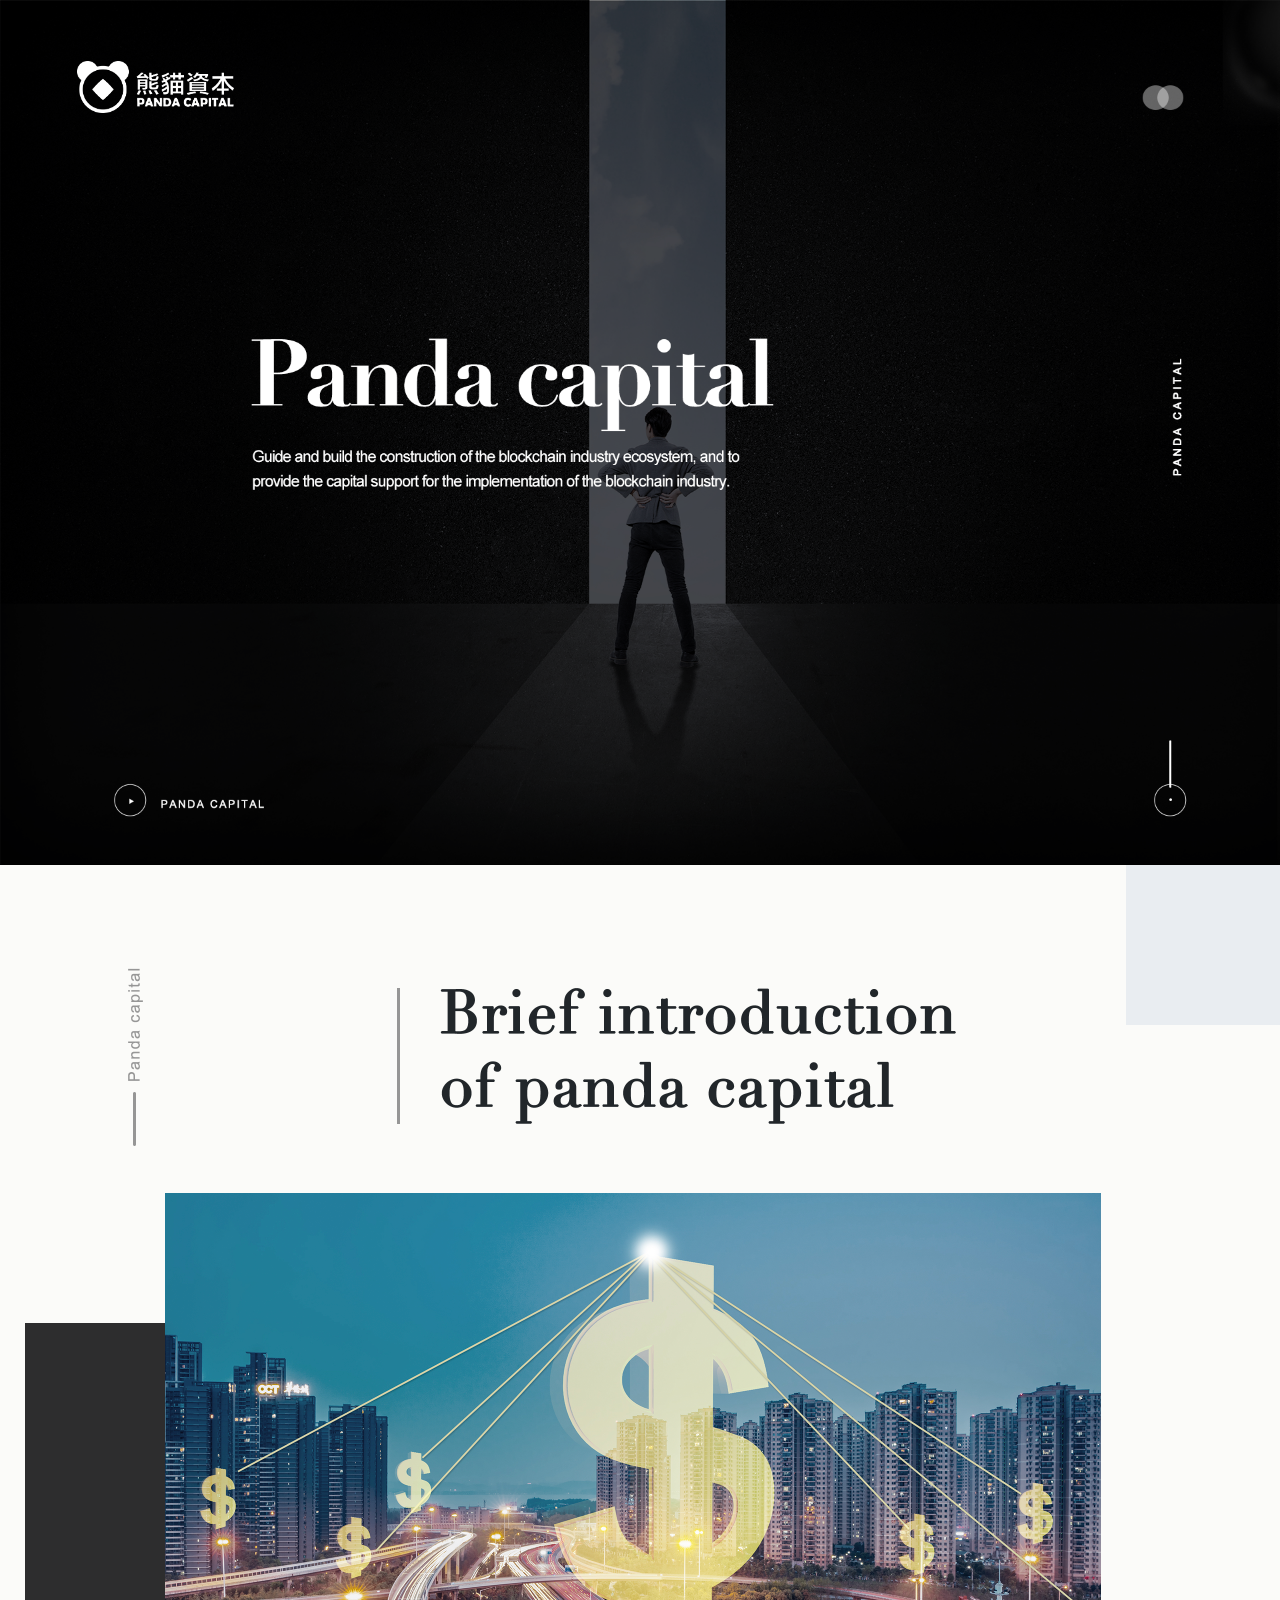
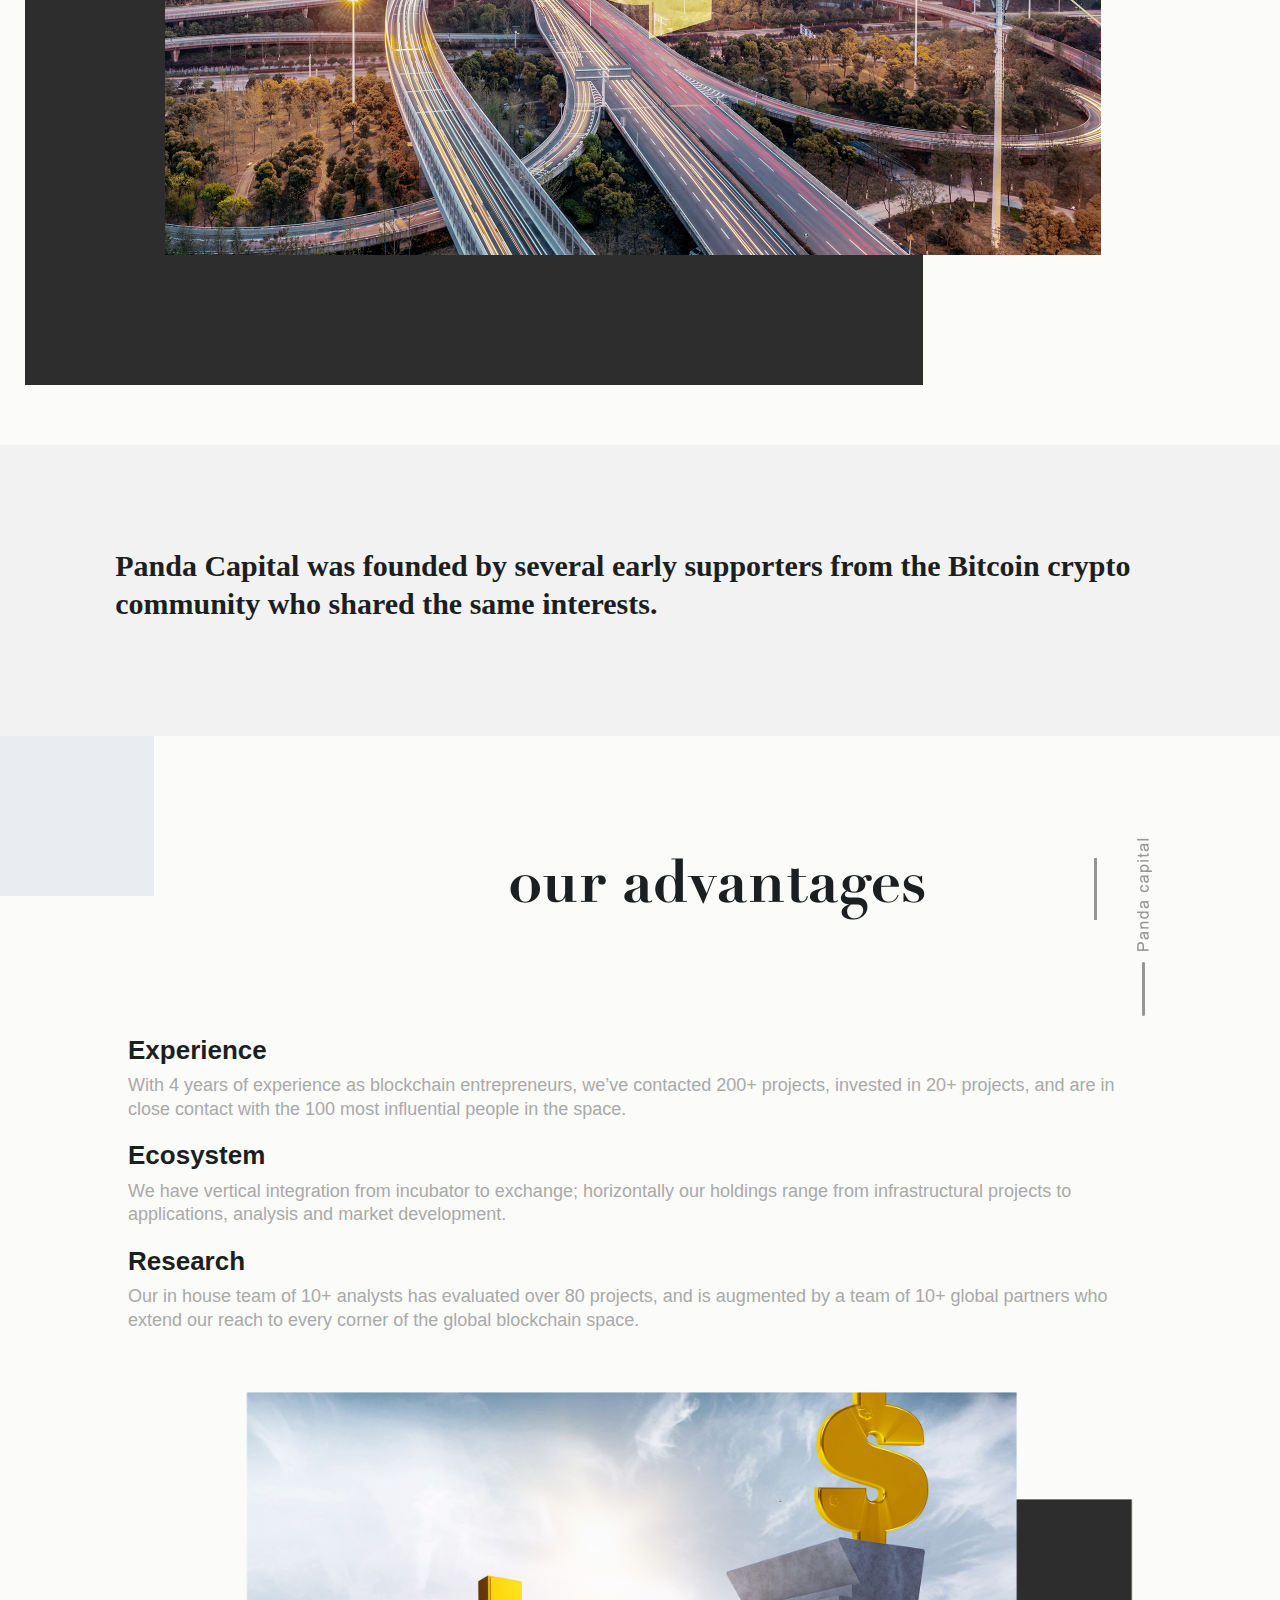
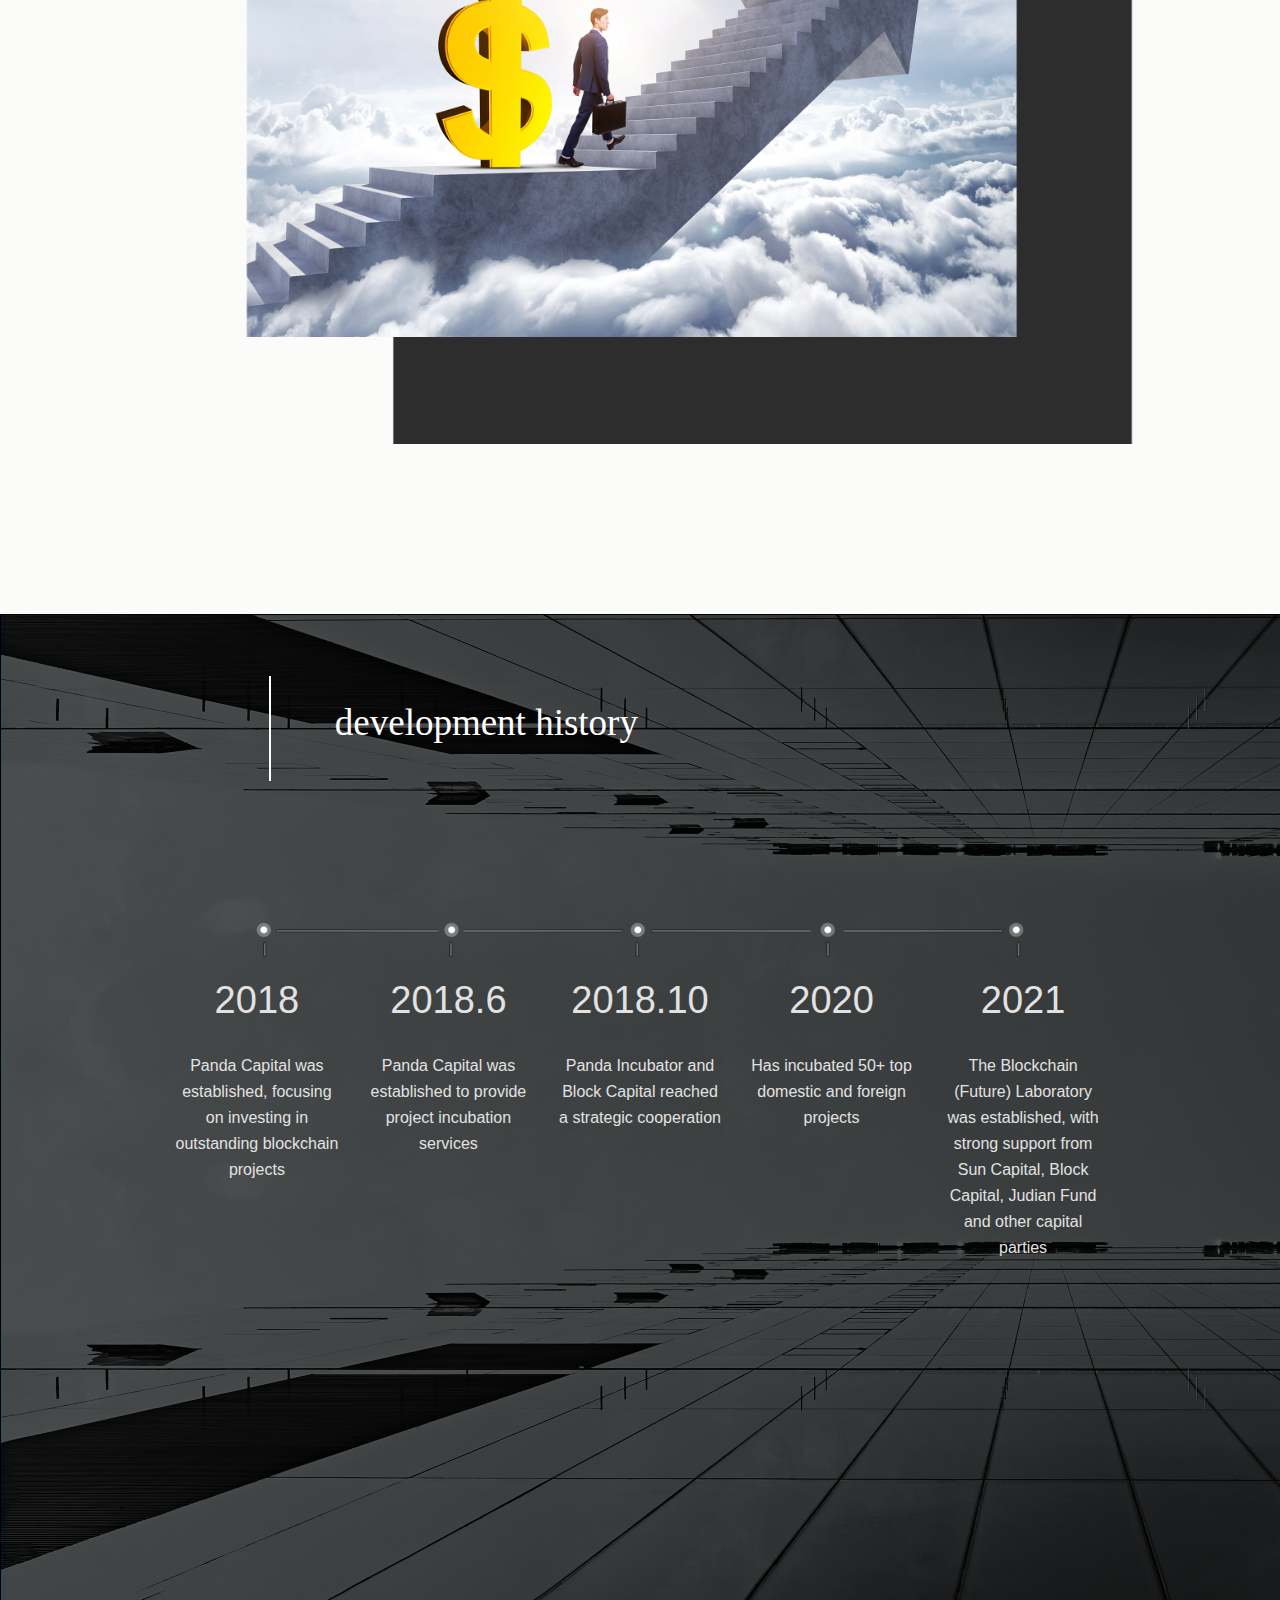
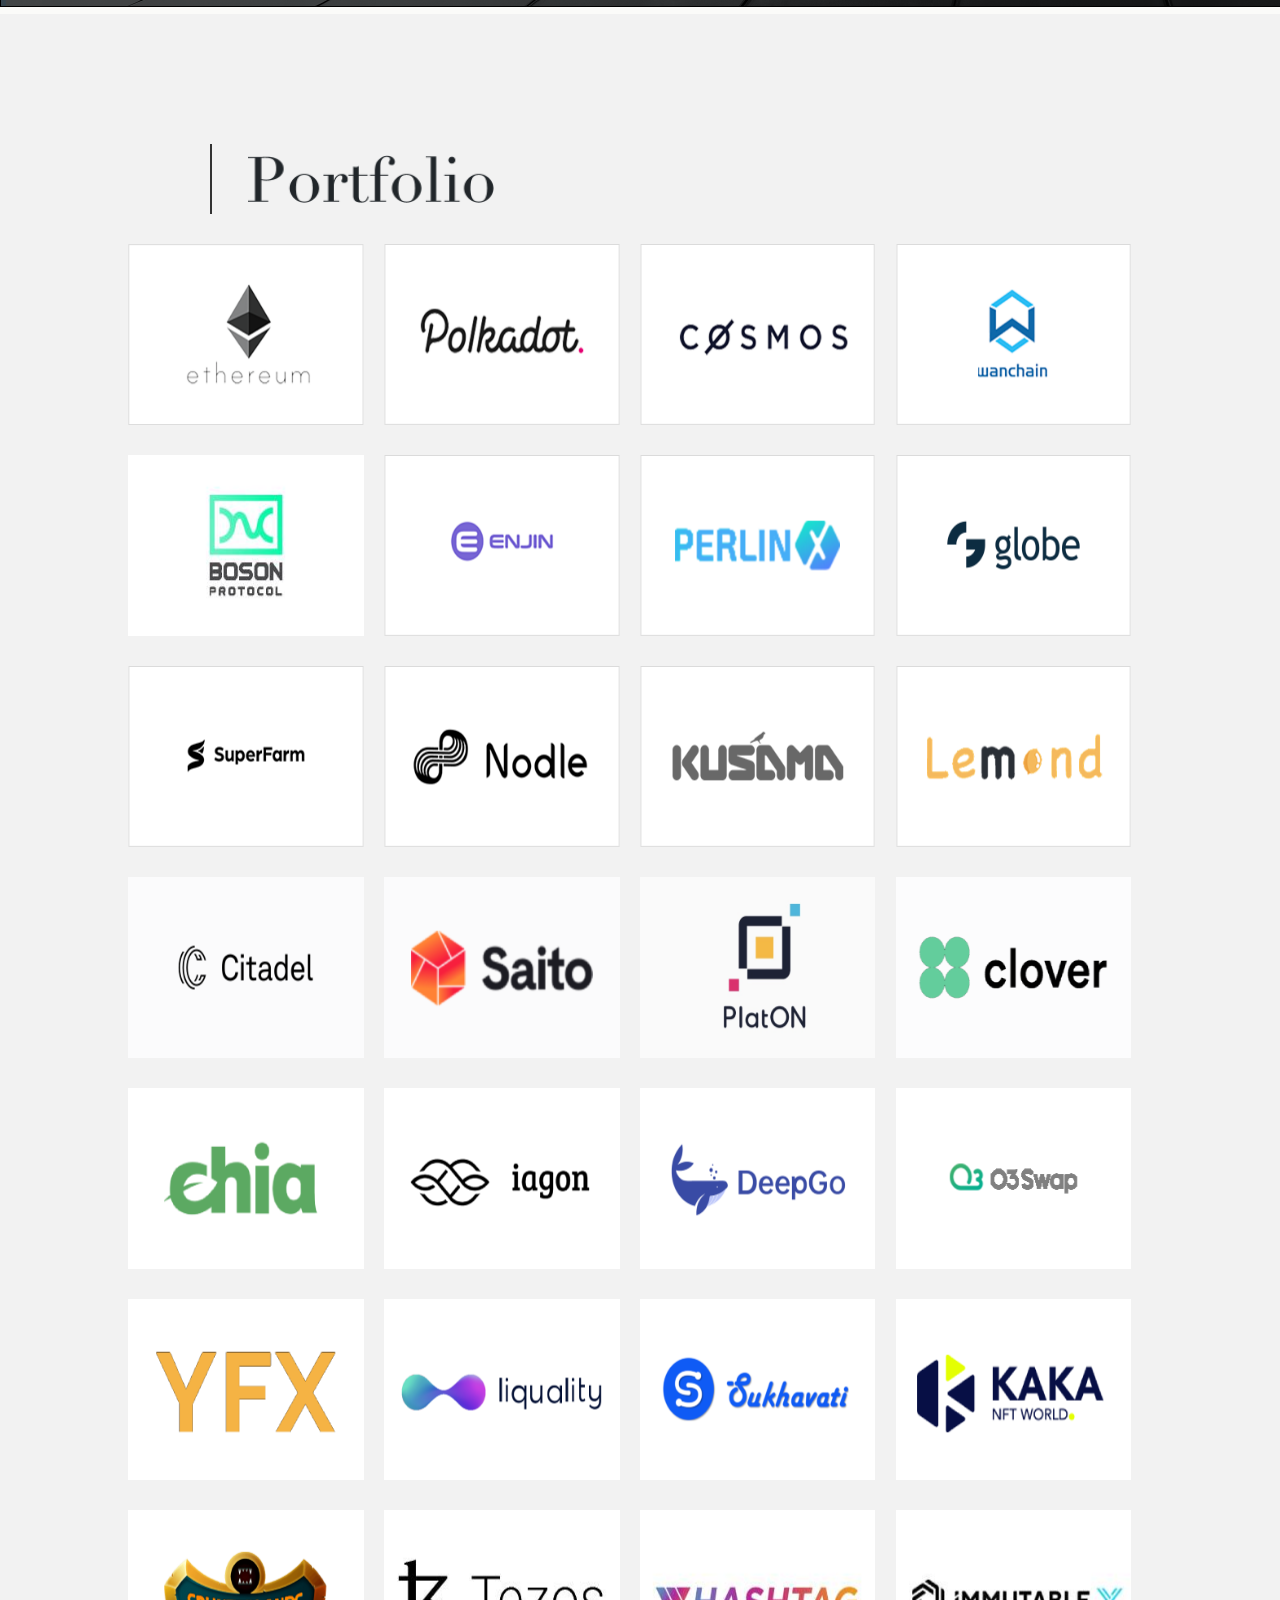
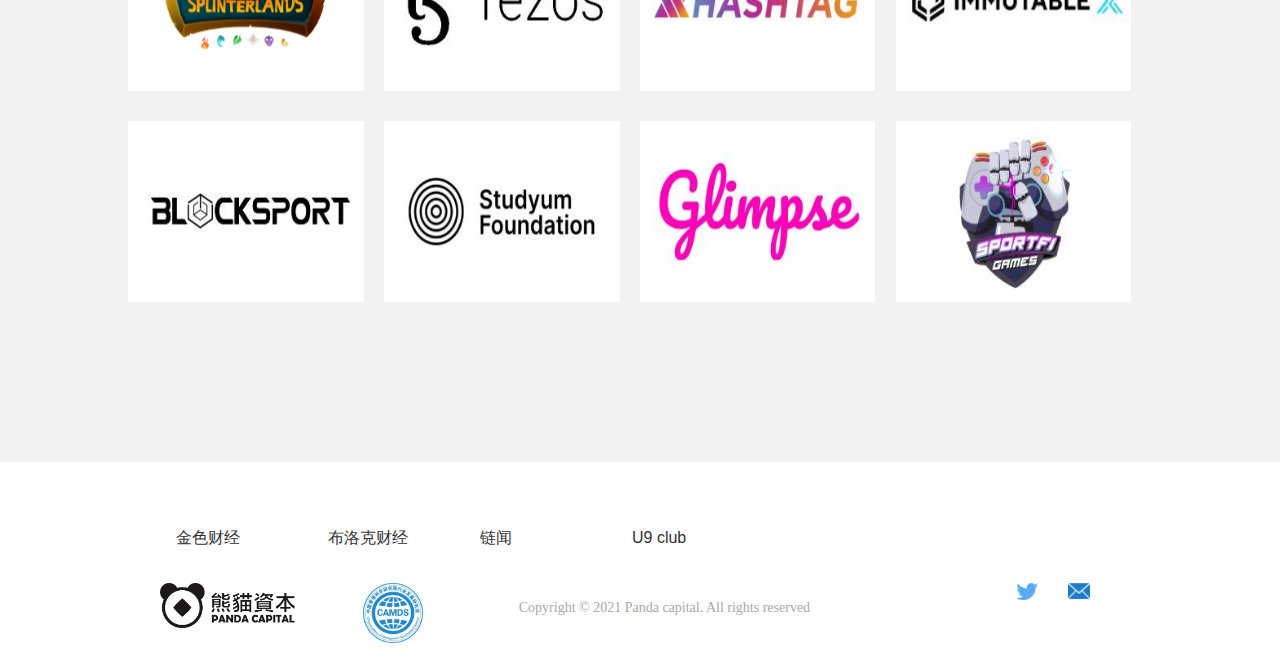
==== index.html @ 4de77cf4 "add sportfi games" ====
<!DOCTYPE html>
<html>

<head>
    <meta charset="utf-8" />
    <meta name="viewport"
        content="width=device-width,initial-scale=1,minimum-scale=1,maximum-scale=1,user-scalable=no" />
    <title>熊猫资本</title>

    <!--font-family-->
    <link
        href="https://fonts.googleapis.com/css?family=Poppins:100,100i,200,200i,300,300i,400,400i,500,500i,600,600i,700,700i,800,800i,900,900i"
        rel="stylesheet">

    <link rel="stylesheet" type="text/css" href="./css/bootstrap.css" />
    <link rel="stylesheet" type="text/css" href="./css/font-awesome.css" />
    <link rel="stylesheet" type="text/css" href="./css/style.css" />
</head>
<style>

    .index{
        width: 100%;
    }
    .index_top{
        width: 100%;
        position: relative;
    }
    .lllo{
        width: 157px;
        height: 52px;
        position: absolute;
        left: 6%;
        top: 7%;
    }
    .index_two{
        width: 100%;
    }
    .index_two_top{
        width: 100%;
    }
    .index_two_top_left{
        width: 80%;
        padding-left: 10%;
        padding-top: 8%;
    }
    .index_two_top_right{
        width: 133px;
        height: 321px;
        background: #92ABC8;
        opacity: 0.17;
    }
    .brief{
        margin-left: 25%;
        padding-left: 40px;
        border-left: 3px solid rgb(150, 150, 150);
    }
    .index_two_bottom{
        width: 100%;
        margin-top: 150px;
        position: relative;
    }
    .index_three .brief{
        border-right: 3px solid rgb(150, 150, 150);
        border-left:none;
        padding-right: 40px;
        margin-right: 40px;

    }
    .index_three_bot{
        display: table;

    }
    .index_three_bot .inner{
        display: table-cell;
    }
    .index_two_bottom_right{
        width: 60%;
        padding: 8% 9%;
        background-color: rgb(242, 242, 242);
    }
    .index_title_top{
        font-size: 22px;
        font-family: Arial-BoldMT;
        color: #1C1F21;
        font-weight: bold;
        line-height: 38px;
    }
    .index_title_bottom{
        font-size: 22px;
        font-family: Arial-BoldMT;
        color: #A9A9AA;
        margin-top: 35px;
        line-height: 38px;
    }
    .index_two_bottom_left{
        width: 50%;
        position: absolute;
        left: 0px;
        bottom: 0px;
    }
    .index_forder{
        width: 100%;
        background-color: #ffffff;
    }
    .index_forder_middle{
        width: 75%;
        margin: 0 auto;
        display: block;
        padding-top: 4%;
        padding-bottom: 25px;
    }
    
    .index_bottoms img:first-child{
        height: 45px;
        margin-top: 10px;
    }
    .index_bottoms img:nth-child(2){
        margin-left: 7%;
        height: 60px;
        margin-top: 10px;
    }
    .index_bottoms img:nth-child(3){
        margin-left: 4%;
        height: 16px;
    }
    .nnth{
        margin-right: 30px;
    }
    .index_three_bot{
        padding-left: 19%;
    }
    .index_three-lt {
        font-family: Arial;
        color: #1C1F21;
        line-height: 40px;
        width: 42%;
    }
    .index_three{
        margin-bottom: 20px;
    }
    .index_three .tit{
        font-size: 56px;
        font-family: '宋体';
        margin: 20px auto 240px;
        font-weight: bolder;
        width: 500px;
        text-align: center;
        height: 134px;
        line-height: 134px;
        border-right: 6px solid #ddd;
        position: relative;
    }
    .index_three .tit .squ{
        width: 133px;
        height: 321px;
        background: #92ABC8;
        opacity: 0.17;
        position: absolute;
        left: 0;
        top: 0;
    }
    .index_three .index_two_top_left {
        width: 80%;
        padding-right: 10%;
        padding-top: 8%;
        padding-left: 0;
    }
    .index_two_top_right {
        width: 133px;
        height: 321px;
        background: #92ABC8;
        opacity: 0.17;
    }
    .index_three-lt h2{
        font-size: 26px;
        font-weight: bold;
    }
    .index_three-lt p{
        font-size: 18px;
        line-height: 1.3;
        color: #A9A9AA;
    }
    .index_three-rt img{
        width: 100%;
    }
    .index_three-rt{
        width: 54%;
        vertical-align: middle;
    }
    .after:after {
        content: "";
        display: block;
        height: 0;
        clear: both;
        visibility: hidden;
    }
    /* 第五栏目 */
    .index_fire{
        background-color: rgb(242, 242, 242);
        padding-top: 130px;
    }
    .index_fire_zong{
        width: 80%;
        margin: 0 auto;
        display: block;
    }
    .index_fire_zong_left{
        width: 100%;
        height: 70px;
        display: flex;
        margin-left: 8%;
        align-items: center;
        padding-left: 36px;
        border-left: 2px solid #333333;
    }
    .index_fire_zong_left img{
        width: 25%;
    }
    .index_fire_zong_right{
        width: 100%;
        /* margin-top: 30px; */
        padding-bottom: 160px;
    }
    .index_fire_zong_right_list{
        width: 23%;
        margin-right: 2%;
        margin-top: 30px;
    }
    

    .youqing_block{
        width: 120px;
        height: 60px;
        display: flex;
        align-items: center;
        margin: 0 16px;
    }
    .youqing_block a{
        color:#333333;
        font-size: 16px;

    }
    .index_bottoms{
        width: 100%;
        /* margin-top: 5%; */
        display: flex;
        align-items: center;
    }
    @media screen and (max-width: 1280px) {
        .index_three_bot{
            width: 80%;
            margin: 0 auto;
            padding: 0;
        }
        .index_fire_zong_right_list:nth-child(4n){
        margin-right: 0px;
        }
        .index_three-rt{
            width: 100%;
            margin: 20px 0 20px;
        }
        .index_three-lt,.index_three-rt{
            width: 100%;
        }
        .index_two_bottom_left{
            width: 100%;
            position: static;
        }
        .index_two_bottom_right{
            width: 100%;
            margin-top: 60px;;
        }
        .index_title_top{
            font-size: 30px;
        }
        .index_title_bottom{
            font-size: 16px;;
        }
        .index_two_top_right{
            width: 12%;
            height: 160px;;
        }
        .brief{
            width: 70%;
            margin-left: 0;
            float: right;
            margin-top: 20px;;
        }
        .index_two_bottom{
            margin-top: 10px;;
        }
        .v-img{
            
        }
    }
    .index_bottoms_left{
        width: 100%;
    }
    .index_bottoms_left a img{
        height: 17px!important;
    }
    
    .nsth{
        margin-left: 26%;
    }
    .index_fire_zong_right_list img{
        width: 289px;
        height: 181px;
    }
    @media screen and (max-width: 440px) {
        /* 第一栏目 */
        .index_top{
            display: none;
        }
        .index_wap_top{
            display: block;
            width: 100%;
            height: 80vh;
            background-image: url('./img/wap_img/bg.png');
            background-repeat: no-repeat;
            background-size: 100%;
        }
        /* 第二栏目 */
        .index_two{
            display: none;
        }
        .index_two_wap{
            display: block;
        }
        /* 第三栏目 */
        .index_three{
            display: none;
        }
        .index_three_wap{
            display: block;
        }
        /* 第四栏目 */
        .index_fore{
            display: none;
        }
        .index_fore_wap{
            display: block;
        }
        /* 第五栏目 */
        .index_fire{
            display: none;
        }
        .index_fire_wap{
            display: block;
        }
        .youqing_s{
            display: none;
        }
        .index_bottoms{
            display: none;
        }
    }
    .index_wap_top_logo{
        padding-left: 5%;
        padding-top: 10%;
    }
    .index_wap_top_con{
        width: 80%;
        margin: 0 auto;
        display: block;
        margin-top: 35%!important;
    }
    .index_wap_top_con p{
        font-size: 16px;
        font-family: Arial;
        font-weight: 400;
        color: #FFFFFF;
        line-height: 24px;
        margin-top: 10px;
    }
    /* 第二栏目 */
    .index_second_top{
        width: 75%;
        margin: 0 auto;
        display: block;
        padding: 100px 0px;
    }
    .index_second_top_bottom{
        width: 100%;
        background-color: #F2F2F2;
        padding: 80px 0px;
    }
    .index_second_top_bottom_block{
        width: 85%;
        margin: 0 auto;
        display: block;
    }
    .index_second_top_bottom_block h3{
        font-weight: bold;
        font-size: 20px;
        color: #1C1F21;
        font-family: Arial-BoldMT;
        margin: 0px;
    }
    .index_second_top_bottom_block p{
        font-size: 16px;
        font-family: Arial;
        /* font-weight: bold; */
        color: #A9A9AA;
        margin-top: 30px;
    }
    /* 第三栏目 */
    .index_three_wap_top{
        width: 75%;
        padding: 90px 0px;
        margin: 0 auto;
    }
    .index_three_wap_bottom{
        background-color: #F2F2F2;
        width: 100%;
        padding: 55px 7.5%;
        display: block;
    }
    .index_three_wap_bottom h3{
        margin: 0px!important;
        font-weight: bold;
        font-size: 24px;
    }
    .index_three_wap_bottom p{
        font-size: 16px;
        font-family: Arial;
        font-weight: 400;
        color: #A9A9AA;
        line-height: 23px;
        margin-top: 20px;
    }
    /* 第四栏目 */
    .index_fore_wap_beijing{
        width: 100%;
        background-repeat: no-repeat;
        background-size: 100% 100%;
        /* height: 90vh; */
        background-image: url('./img/wap_img/bg1.png');
        padding: 15% 12%;
    }
    .index_fore_wap_beijing_left{
        width: 10%;
    }
    .index_fore_wap_beijing_left img{
        width: 75%;
    }
    .index_fore_wap_beijing_right{
        width: 90%;
        margin-top: -3%;
        color: #ffffff;
    }
    .index_fore_wap_beijing_right_blcok p{
        font-size: 13px;
        color: #ffffff;
        padding: 8% 0px;
        margin: 0px!important;
    }
    .index_fore_wap_beijing_right_blcok h3{
        font-size: 46px;
        font-family: Didot;
        margin: 0px;
    }
    .index_fire_wap_top{
       width: 75%;
       padding: 90px 0px 30px 65px;
    }
    .index_fire_wap_middle{
        width: 80%;
        margin: 0 auto;
        display: block;
    }
    .index_fire_wap_middle_block{
        width: 48%;
        margin-right: 4%;
        height: 80px;
        padding: 0 17px;
        display: flex;
        align-items: center;
    }
    .index_fire_wap_middle_block:nth-child(2n){
        margin-right: 0px;
    }
    .index_wap_bottom{
        padding: 15px 0px;
    }
    .index_wap_bottom_block{
        width: 32%;
        margin-right: 2%;
        display: flex;
        align-items: center;
    }
    .index_wap_bottom_block a{
        color: #333333;
        font-weight: bold;
    }
    .index_wap_bottom_block:nth-child(3n){
        margin-right: 0px;
    }
    .index_wap_bottoms{
        padding-top: 15%;
        border-top: 1px dashed #666666;
        padding-bottom: 15%;
    }
    .index_wap_bottoms_top{
        width: 60%;
        margin: 0 auto;
        text-align-last: justify;
    }
    .index_wap_bottoms_top img{
        height: 45px;
    }
    .index_wap_bottoms_middle{
        width: 25%;
        margin: 0 auto;
        text-align-last: justify;
        margin-top: 5%;
    }
    .index_wap_bottoms_middle img{
        
    }
    .index_wap_bottoms_nt{
        font-family: Adobe Heiti Std;
        font-weight: normal;
        color: #A9A9AA;
        font-size: 14px;
        margin-top: 5%;
        text-align: center;
    }
    .index_wap_bottoms_ntt{
        font-family: Adobe Heiti Std;
        font-weight: normal;
        color: #A9A9AA;
        font-size: 14px;
        text-align: center;
        height: 70px;
        display: flex;
        align-items: center;
        margin-left: 10%;
    }
    .index_wap_bottoms_ntt p{
        margin: 0px!important;
    }
    /* 第四栏目 */
    .index_fore{
        width: 100%;
        height: 1130px;
        background-image: url(./img/fore_bg.png);
        background-repeat: no-repeat;
        /* display: block; */
        padding-top: 8%;
    }
    .index_fore_pc{
        width: 60%;
        margin: 0 auto;
        display: block;
        margin-top: 11%!important;
    }
    .index_fore_pc img{
        margin: 0 auto;
        display: block;
    }
    .index_fore_top{
        width: 58%;
        margin: 0 auto;
        height: 105px;
        display: flex;
        align-items: center;
        font-size: 37px;
        margin-top: 7%!important;
        padding-left: 5%;
        border-left: 2px solid #ffffff;
    }
    .index_fore_top p{
        font-family: Didot;
        font-weight: 400;
        color: #FFFFFF;
    }
    .index_fore_pc_list{
        width: 73%;
        margin: 0 auto;
        display: block;
        margin-top: 30px;
    }
    .index_fore_pc_list p{
        width: 18%;
        margin-right: 2.5%;
        font-size: 38px;
        font-family: Arial;
        font-weight: 400;
        color: #E2E2E2;
        line-height: 26px;
        text-align: center;
    }
    .index_fore_pc_list p:last-child{
        margin-right: 0px;
    }
    .index_fore_pc_block{
        width: 73%;
        margin: 0 auto;
        display: block;
        margin-top: 30px;
    }
    .index_fore_pc_block p{
        width: 18%;
        margin-right: 2.5%;
        font-size: 16px;
        font-family: Arial;
        font-weight: 400;
        color: #E2E2E2;
        line-height: 26px;
        text-align: center;
    }
   
    .index_fore_pc_block p:last-child{
        margin-right: 0px;
    }
</style>
<body class="has-animations">
   <div class="index">
        <!-- 第一栏目 -->
        <!-- pc -->
        <div class="index_top">
            <!-- 切图待修改 -->
            <img src="./img/-banner.png" alt="">
            <img class="lllo" src="./img/logos.png" alt="">
        </div>
        <!-- wap -->
        <div class="index_wap_top">
            <div class="index_wap_top_logo">
                <img src="./img/wap_img/logo.png" alt="">
            </div>
            <div class="index_wap_top_con">
                <img src="./img/wap_img/Panda capital.png" alt="">
                <p class="">
                    Guide and build the construction of the blockchain industry
                    ecosystem, and to provide the capital support for the 
                    implementation of the blockchain industry.
                </p>
            </div>
        </div>
        <!-- 第一栏目End -->

        <!-- 第二栏目 -->
        <!-- pc -->
        <div class="index_two">
            <div class="index_two_top am-cf">
                <div class="index_two_top_left am-fl am-cf">
                    <img class="am-fl v-img" src="./img/left_1.png">
                    <div class="brief am-fl">
                        <img src="./img/capital.png">
                    </div>
                </div>
                <div class="index_two_top_right am-fr"></div>
            </div>
            <div class="index_two_bottom am-cf">
                <div class="inner index_two_bottom_left am-fl">
                    <img src="./img/bottom2.png">
                </div>
                <div class="inner index_two_bottom_right am-fr">
                    <p class="index_title_top">Panda Capital was founded by several early supporters from the Bitcoin crypto community who shared the same interests.</p>
                    <!-- <p class="index_title_bottom overflow4">the Chinese Management Sciences Academy, focusing on the project investment in the blockchain field, and aiming to dig high-quality </p> -->
                </div>
            </div>
        </div>
        <!-- wap -->
        <div class="index_two_wap">
            <div class="index_second_top">
                <img src="./img/wap_img/font_1.png" alt="">
            </div>
            <div class="index_second_top_middle">
                <img src="./img/wap_img/pic_1.png" alt="">
            </div>
            <div class="index_second_top_bottom">
                <div class="index_second_top_bottom_block">
                    <h3>Panda Capital was founded by</h3>
                    <p class="">
                        the leadership of the Blockchain Research Center of Industry Development 
                        Research Institute of the Chinese Management Sciences Academy, 
                        focusing on the project investment in the blockchain field, and aiming to dig high-quality 
                    </p>
                </div>
            </div>
        </div>
        <!-- 第二栏目End -->

        <!-- 第三栏目 -->
        <!-- pc -->
        <div class="index_three">
            <div class="index_two_top am-cf">
                <div class="index_two_top_left am-fr am-cf">
                    <img class="am-fr v-img" src="./img/left_1.png">
                    <div class="brief am-fl">
                        <img src="./img/tit_advantages.png">
                    </div>
                </div>
                <div class="index_two_top_right am-fl"></div>
            </div>
            <!-- <div class="index_two_top am-cf">
                <div class="index_two_top_right am-fr am-cf">
                    <img class="am-fr v-img" src="./img/left_1.png">
                    <div class="brief am-fr">
                        <img src="./img/capital.png">
                    </div>
                </div>
                <div class="index_two_top_right am-fr"></div>
            </div> -->
            <div class="after index_three_bot">
                <div class="inner index_three-lt am-fl">
                    <ul>
                        <li>
                            <h2>Experience</h2>
                            <p>With 4 years of experience as blockchain entrepreneurs, we’ve contacted 200+ projects, invested in
                            20+ projects, and are in close contact with the 100 most influential people in the space.</p>
                        </li>
                        <li>
                            <h2>Ecosystem</h2>
                            <p>We have vertical integration from incubator to exchange; horizontally our holdings range from infrastructural
                            projects to applications, analysis and market development.</p>
                        </li>
                        <li>
                            <h2>Research</h2>
                            <p>Our in house team of 10+ analysts has evaluated over 80 projects, and is augmented by a team of 10+ global partners
                            who extend our reach to every corner of the global blockchain space.</p>
                        </li>
                    </ul>
                </div>
                <div class="inner index_three-rt am-fr after">
                    <img src="./img/banner-rt.png" alt="">
                </div>
            </div>
            
        </div>
        <!-- wap -->
        <div class="index_three_wap">
            <div class="index_three_wap_top">
                <img src="./img/wap_img/font_2.png" alt="">
            </div>
            <div class="index_three_wap_middle">
                <img src="./img/wap_img/pic_2.png" alt="">
            </div>
            <div class="index_three_wap_bottom">
                <h3>Experience</h3>
                <p class="">With 4 years of experience as blockchain entrepreneurs, we’ve contacted 200+ projects, invested in 20+ projects, and are in close contact with the 100 most influential people in the space.
                </p>
                <h3>Ecosystem</h3>
                <p class="">We have vertical integration from incubator to exchange; horizontally our holdings range from infrastructural projects to applications, analysis and market development.
                </p>
                <h3>Research</h3>
                <p class="">Our in house team of 10+ analysts has evaluated over 80 projects, and is augmented by a team of 10+ global partners who extend our reach to every corner of the global blockchain space.
                </p>
            </div>
        </div>
        <!-- 第三栏目End -->

        <!-- 第四栏目 -->
        <!-- pc -->
        <div class="index_fore">
            <!-- <img src="./img/fores.png" alt=""> -->
            <div class="index_fore_top">
                <p class="">development history</p>
            </div>
            <div class="index_fore_pc">
                <img src="./img/fore_line.png">
            </div>
            <div class="index_fore_pc_list am-cf">
                <p class="am-fl">2018</p>
                <p class="am-fl">2018.6</p>
                <p class="am-fl">2018.10</p>
                <p class="am-fl">2020</p>
                <p class="am-fl">2021</p>
            </div>
            <div class="index_fore_pc_block am-cf">
                <p class="am-fl"> Panda Capital was established, focusing on investing in outstanding blockchain projects</p>
                <p class="am-fl"> Panda Capital was established to provide project incubation services</p>
                <p class="am-fl"> Panda Incubator and Block Capital reached a strategic cooperation </p>
                <p class="am-fl"> Has incubated 50+ top domestic and foreign projects</p>
                <p class="am-fl">The Blockchain (Future) Laboratory was established, with strong support from Sun Capital, Block Capital, Judian Fund and other capital parties</p>
            </div>
        </div>
        <!-- wap -->
        <div class="index_fore_wap">
            <div class="index_fore_wap_beijing am-cf">
                <div class="index_fore_wap_beijing_left am-fl">
                    <img src="./img/wap_img/line_13.png" alt="">
                </div>
                <div class="index_fore_wap_beijing_right am-fl">
                    <div class="index_fore_wap_beijing_right_blcok">
                        <h3>2018</h3>
                        <p class=""> Panda Capital was established, focusing on investing in outstanding blockchain projects</p>
                    </div>
                    <div class="index_fore_wap_beijing_right_blcok">
                        <h3>2018.6</h3>
                        <p class="">  Panda Capital was established to provide project incubation services </p>
                    </div>
                    <div class="index_fore_wap_beijing_right_blcok">
                        <h3>2018.10</h3>
                        <p class="">  Panda Incubator and Block Capital reached a strategic cooperation </p>
                    </div>
                    <div class="index_fore_wap_beijing_right_blcok">
                        <h3>2020</h3>
                        <p class="">  Has incubated 50+ top domestic and foreign projects </p>
                    </div>
                    <div class="index_fore_wap_beijing_right_blcok">
                        <h3>2021</h3>
                        <p class=""> The Blockchain (Future) Laboratory was established, with strong support from Sun Capital, Block Capital, Judian Fund and other capital parties</p>
                    </div>
                </div>
            </div>
        </div>
        <!-- 第四栏目End -->

        <!-- 第五栏目 -->
        <!-- pc -->
        <div class="index_fire">
            <!-- <img src="./img/three.png" alt=""> -->
            <div class="index_fire_zong">
                <div class="index_fire_zong_left">
                    <img src="./img/Portfolio.png" alt="">
                </div>
                <div class="index_fire_zong_right am-cf">
                    <div class="index_fire_zong_right_list am-fl">
                        <a href="https://ethereum.org/en/eth2/" target="_blank">
                            <img src="./img/1121.png" alt="">
                        </a>
                    </div>
                    <div class="index_fire_zong_right_list am-fl">
                        <a href="https://polkadot.network/" target="_blank">
                            <img src="./img/1122.png" alt="">
                        </a>
                    </div>
                    <div class="index_fire_zong_right_list am-fl">
                        <a href="https://cosmos.network/" target="_blank">
                            <img src="./img/1123.png" alt="">
                        </a>
                    </div>
                    <div class="index_fire_zong_right_list am-fl">
                        <a href="https://wanchain.org/" target="_blank">
                            <img src="./img/1124.png" alt="">
                        </a>
                    </div>
                    <div class="index_fire_zong_right_list am-fl">
                        <a href="https://www.bosonprotocol.io/" target="_blank">
                            <img src="./img/boson.jpeg" alt="">
                        </a>
                    </div>
                    <div class="index_fire_zong_right_list am-fl">
                        <a href="https://enjin.io/" target="_blank">
                            <img src="./img/1126.png" alt="">
                        </a>
                    </div>
                    <!-- <div class="index_fire_zong_right_list am-fl">
                        <a href="https://kusama.network" target="_blank">
                            <img src="./img/20210311115028.png" alt="">
                        </a>
                    </div> -->
                    <div class="index_fire_zong_right_list am-fl">
                        <a href="https://perlinx.finance/" target="_blank">
                            <img src="./img/33333333333333333332.png" alt="">
                        </a>
                    </div>

                    <div class="index_fire_zong_right_list am-fl">
                        <a href="https://globedx.com/" target="_blank">
                            <img src="./img/5f58078cc69f7d489b7d8eafa0ab3cc.png" alt="">
                        </a>
                    </div>
                    <div class="index_fire_zong_right_list am-fl">
                        <a href="https://www.superfarm.com/" target="_blank">
                            <img src="./img/51b386366810dab816b5b820e3e6a9f.png" alt="">
                        </a>
                    </div>
                    <div class="index_fire_zong_right_list am-fl">
                        <a href="https://nodle.io/" target="_blank">
                            <img src="./img/64d236ff8a0e9884f835d2b67de7a3a.png" alt="">
                        </a>
                    </div>
                    <div class="index_fire_zong_right_list am-fl">
                        <a href="https://kusama.network/" target="_blank">
                            <img src="./img/2b3f8894586ce1131ce7feb37583c76.png" alt="">
                        </a>
                    </div>
                    <div class="index_fire_zong_right_list am-fl">
                        <a href="https://www.lemond.money/" target="_blank">
                            <img src="./img/456f6af49f6cf671038ea819268fe98.png" alt="">
                        </a>
                    </div>
                    <div class="index_fire_zong_right_list am-fl">
                        <a href="https://citadel.one/" target="_blank">
                            <img src="./img/citadel.png" alt="">
                        </a>
                    </div>
                    <div class="index_fire_zong_right_list am-fl">
                        <a href="https://saito.io/" target="_blank">
                            <img src="./img/saito.png" alt="">
                        </a>
                    </div>
                    <div class="index_fire_zong_right_list am-fl">
                        <a href="https://www.platon.network/" target="_blank">
                            <img src="./img/platon.png" alt="">
                        </a>
                    </div>
                    <div class="index_fire_zong_right_list am-fl">
                        <a href="https://clover.finance/" target="_blank">
                            <img src="./img/clover_pc.png" alt="">
                        </a>
                    </div>

                    <div class="index_fire_zong_right_list am-fl">
                        <a href="https://www.chia.net/" target="_blank">
                            <img src="./img/chia-289.png" alt="">
                        </a>
                    </div>
                    <div class="index_fire_zong_right_list am-fl">
                        <a href="https://www.iagon.com/" target="_blank">
                            <img src="./img/iagon-289.png" alt="">
                        </a>
                    </div>
                    <div class="index_fire_zong_right_list am-fl">
                        <a href="https://deepgo.io/" target="_blank">
                            <img src="./img/deepgo-289.png" alt="">
                        </a>
                    </div>
                    <div class="index_fire_zong_right_list am-fl">
                        <a href="https://o3swap.com/" target="_blank">
                            <img src="./img/o3-289.png" alt="">
                        </a>
                    </div>
                    <div class="index_fire_zong_right_list am-fl">
                        <a href="https://www.yfx.com/" target="_blank">
                            <img src="./img/yfx-289.png" alt="">
                        </a>
                    </div>
                    <div class="index_fire_zong_right_list am-fl">
                        <a href="https://liquality.io/" target="_blank">
                            <img src="./img/liquality-289.png" alt="">
                        </a>
                    </div>
                    <div class="index_fire_zong_right_list am-fl">
                        <a href="https://sukhavati.io/" target="_blank">
                            <img src="./img/sukhavati-289.png" alt="">
                        </a>
                    </div>
                    <div class="index_fire_zong_right_list am-fl">
                        <a href="https://kakanft.com/" target="_blank">
                            <img src="./img/kakanft.png" alt="">
                        </a>
                    </div>
                    <div class="index_fire_zong_right_list am-fl">
                        <a href="https://splinterlands.com/" target="_blank">
                            <img src="./img/sps.png" alt="">
                        </a>
                    </div>
                    <div class="index_fire_zong_right_list am-fl">
                        <a href="https://tezos.com/" target="_blank">
                            <img src="./img/ts.jpg" alt="">
                        </a>
                    </div>
                    
                    <div class="index_fire_zong_right_list am-fl">
                        <a href="https://www.xhashtag.io/" target="_blank">
                            <img src="./img/tag.jpg" alt="">
                        </a>
                    </div>
                    <div class="index_fire_zong_right_list am-fl">
                        <a href="https://www.immutable.com/" target="_blank">
                            <img src="./img/im-logo.jpg" alt="">
                        </a>
                    </div>
                    <div class="index_fire_zong_right_list am-fl">
                        <a href="https://blocksport.io/" target="_blank">
                            <img src="./img/blocksport-logo.jpg" alt="">
                        </a>
                    </div>
                    
                    <div class="index_fire_zong_right_list am-fl">
                        <a href="https://www.studyum.org" target="_blank">
                            <img src="./img/study289.jpg" alt="">
                        </a>
                    </div>
                    <div class="index_fire_zong_right_list am-fl">
                        <a href="https://www.glimpsenft.com/" target="_blank">
                            <img src="./img/glimpse.jpg" alt="">
                        </a>
                    </div>
                    <div class="index_fire_zong_right_list am-fl">
                        <a href="https://sportfi.io/" target="_blank">
                            <img src="./img/sportfi.jpg" alt="">
                        </a>
                    </div>
                    
                </div>
            </div>
        </div>
        <!-- wap -->
        <div class="index_fire_wap">
            <div class="index_fire_wap_top">
                <img src="./img/wap_img/font_3.png" alt="">
            </div>
            <div class="index_fire_wap_middle am-cf">
                <div class="index_fire_wap_middle_block am-fl">
                    <img src="./img/wap_img/1.png" alt="">
                </div>
                <div class="index_fire_wap_middle_block am-fl">
                    <img src="./img/wap_img/2.png" alt="">
                </div>
                <div class="index_fire_wap_middle_block am-fl">
                    <img src="./img/wap_img/3.png" alt="">
                </div>
                <div class="index_fire_wap_middle_block am-fl">
                    <img src="./img/wap_img/4.png" alt="">
                </div>
                <div class="index_fire_wap_middle_block am-fl">
                    <img src="./img/wap_img/5.png" alt="">
                </div>
                <div class="index_fire_wap_middle_block am-fl">
                    <img src="./img/wap_img/6.png" alt="">
                </div>
                <div class="index_fire_wap_middle_block am-fl">
                    <img src="./img/wap_img/8.png" alt="">
                </div>
                <div class="index_fire_wap_middle_block am-fl">
                    <img src="./img/wap_img/9.png" alt="">
                </div>
                <div class="index_fire_wap_middle_block am-fl">
                    <img src="./img/wap_img/10.png" alt="">
                </div>
                <div class="index_fire_wap_middle_block am-fl">
                    <img src="./img/wap_img/11.png" alt="">
                </div>
                <div class="index_fire_wap_middle_block am-fl">
                    <img src="./img/wap_img/12.png" alt="">
                </div>
                <div class="index_fire_wap_middle_block am-fl">
                    <img src="./img/wap_img/13.png" alt="">
                </div>
                <div class="index_fire_wap_middle_block am-fl">
                    <img src="./img/wap_img/saito.png" alt="">
                </div>
                <div class="index_fire_wap_middle_block am-fl">
                    <img src="./img/wap_img/citadel.png" alt="">
                </div>
                <div class="index_fire_wap_middle_block am-fl">
                    <img src="./img/wap_img/platon.png" alt="">
                </div>
                <div class="index_fire_wap_middle_block am-fl">
                    <img src="./img/wap_img/clover_m.png" alt="">
                </div>

                <div class="index_fire_wap_middle_block am-fl">
                    <img src="./img/wap_img/chia-m.png" alt="">
                </div>
                <div class="index_fire_wap_middle_block am-fl">
                    <img src="./img/wap_img/iagon-m.png" alt="">
                </div>
                <div class="index_fire_wap_middle_block am-fl">
                    <img src="./img/wap_img/deepgo-m.png" alt="">
                </div>
                <div class="index_fire_wap_middle_block am-fl">
                    <img src="./img/wap_img/o3.png" alt="">
                </div>
                <div class="index_fire_wap_middle_block am-fl">
                    <img src="./img/wap_img/yfx.png" alt="">
                </div>
                <div class="index_fire_wap_middle_block am-fl">
                    <img src="./img/wap_img/liquality.png" alt="">
                </div>
                <div class="index_fire_wap_middle_block am-fl">
                    <img src="./img/wap_img/sukhavati.png" alt="">
                </div>
                <div class="index_fire_wap_middle_block am-fl">
                    <img src="./img/wap_img/kakanft.png" alt="">
                </div>
                <div class="index_fire_wap_middle_block am-fl">
                    <img src="./img/wap_img/sps-wap.png" alt="">
                </div>
                <div class="index_fire_wap_middle_block am-fl">
                    <img src="./img/wap_img/ts-wap.png" alt="">
                </div>
                <div class="index_fire_wap_middle_block am-fl">
                    <img src="./img/wap_img/tag.png" alt="">
                </div>
                <div class="index_fire_wap_middle_block am-fl">
                    <img src="./img/wap_img/im-wap-logo.png" alt="">
                </div>
                <div class="index_fire_wap_middle_block am-fl">
                    <img src="./img/wap_img/bs-wap-logo.png" alt="">
                </div>
                <div class="index_fire_wap_middle_block am-fl">
                    <img src="./img/wap_img/study2.png" alt="">
                </div>
                <div class="index_fire_wap_middle_block am-fl">
                    <img src="./img/wap_img/glimpse.png" alt="">
                </div>
                <div class="index_fire_wap_middle_block am-fl">
                    <img src="./img/wap_img/sportfi.png" alt="">
                </div>
            </div>
        </div>
        <!-- 底部内容 -->
        <div class="index_forder">
            <div class="index_forder_middle">
                <!-- 友情链接 -->
                
                <div class="youqing_s am-cf">
                    <div class="youqing_block am-fl">
                        <a href="https://www.jinse.com/" target="_blank">
                            <!-- 金色财经 -->
                            <!-- <img src="./img/09b5c8f.svg" alt=""> -->
                            <p class="">金色财经</p>
                        </a>
                    </div>
                    <div class="youqing_block am-fl">
                        <a href="https://www.block360.pro/"  target="_blank">
                            <!-- 布洛克财经 -->
                            <!-- <img src="./img/8651958.png" alt=""> -->
                            <p class="">布洛克财经</p>
                        </a>
                    </div>
                    
                    <!-- <div class="youqing_block am-fl">
                        <a href="https://www.bishijie.com/"  target="_blank">
                            币世界 -->
                            <!-- <img src="./img/u=3184870154,2151675985&fm=26&gp=0.jpg" alt=""> 
                            <p class="">币世界</p>
                        </a>
                    </div>-->
                    <div class="youqing_block am-fl">
                        <a href="https://www.chainnews.com/"  target="_blank">
                            <!-- 链闻 -->
                            <!-- <img src="./img/chainnews-logo-black.png" alt=""> -->
                            <p class="">链闻</p>
                        </a>
                    </div>
                    <div class="youqing_block am-fl">
                        <a href="##">
                            <!-- 布洛克资本 -->
                            <p class="">U9 club</p>
                        </a>
                    </div>
                    <!-- <div class="youqing_block am-fl">
                        <a href="##"  target="_blank">
                            领众资本 -->
                            <!-- <img src="./img/v2-09ccc98dbd37f6cbbb92dd8641aa2ad2_r.jpg" alt=""> 
                            <p class="">领众资本</p>
                        </a>
                    </div>-->
                </div>

                <!-- 手机端友情链接 -->
                <div class="index_wap_bottom am-cf">
                    <div class="index_wap_bottom_block am-fl">
                        <a href="https://www.jinse.com/"  target="_blank">金色财经</a>
                    </div>
                    <div class="index_wap_bottom_block am-fl">
                        <a href="https://www.blockglobal.pro/"  target="_blank">布洛克科技</a>
                    </div>
                    <div class="index_wap_bottom_block am-fl">
                        <a href="https://www.chainnews.com/"  target="_blank">链闻</a>
                    </div>
                    <div class="index_wap_bottom_block am-fl">
                        <a href="https://pandacapital.hk/##"  target="_blank">U9 club</a>
                    </div>
                </div>



                <div class="index_bottoms">
                    <div class="index_bottoms_left am-cf">
                        <img class="am-fl" src="./img/logo.png" alt="">
                        <img class="am-fl" src="./img/4c64d8050bc6996864bdea1bf618ab8.png" alt="">
                        <div class="index_wap_bottoms_ntt am-fl">
                            <p class="">Copyright © 2021 Panda capital. All rights reserved</p>
                        </div>
                        <!-- <a href="" class="am-fr"><img class="nnth nsth" src="./img/9cb322d2e6639cab013e3bb0cc23c04.png" alt=""></a> -->
                        <a href="mailto:zhangxiaolong@pandacapital.hk" class="am-fr"><img class="nnth" src="./img/f339e65b04201168b57aac93631f1cd.png" alt=""></a>
                        <a href="https://twitter.com/PandaCapital_Hk" class="am-fr"><img class="nnth" src="./img/bdd93da0dbef0d7d4274233b6accc43.png" alt=""></a>
                    </div>
                    <div class="index_bottoms_right">
                       
                    </div>
                    
                </div>
               
            </div>
            <div class="index_wap_bottoms">
                <div class="index_wap_bottoms_top">
                    <img src="./img/logo.png">
                    <img src="./img/4c64d8050bc6996864bdea1bf618ab8.png" alt="">
                </div>
                <div class="index_wap_bottoms_middle">
                    <!-- <a href="##"><img src="./img/9cb322d2e6639cab013e3bb0cc23c04.png"></a> -->
                    <a href="https://twitter.com/PandaCapital_Hk" target="_blank"><img src="./img/bdd93da0dbef0d7d4274233b6accc43.png" alt=""></a>
                    <a href="mailto:zhangxiaolong@pandacapital.hk"><img src="./img/f339e65b04201168b57aac93631f1cd.png"></a>
                </div>
                <div class="index_wap_bottoms_nt">
                    <p class="">Copyright © 2021 Panda capital. All rights reserved</p>
                </div>
            </div>
        </div>
    </div>   

</body>
<script src="./js/jquery-2.1.3.min.js" type="text/javascript" charset="utf-8"></script>
<script src="./js/bootstrap.min.js" type="text/javascript" charset="utf-8"></script>
<script src="./js/script.js" type="text/javascript" charset="utf-8"></script>
<script src="./js/scrollreveal.min.js" type="text/javascript" charset="utf-8"></script>
<script src="./js/main.min.js" type="text/javascript" charset="utf-8"></script>

<script>
        //菜单导航	
        $(function () {
            /*获取屏幕高度赋值给一个class*/
            var wt = $(window).width();
            if(wt>=1200){
                $(".index_wap_top").hide()
                $(".index_two_wap").hide()
                $(".index_three_wap").hide()
                $(".index_fore_wap").hide()
                $(".index_fire_wap").hide()
                $(".index_wap_bottom").hide()
                $(".index_wap_bottoms").hide()
            }
        });
</script>
</html>
---- css/style.css ----
html,body{
	padding: 0;
	margin: 0;
	font-family:  Arimo, -apple-system, BlinkMacSystemFont, "Segoe UI", Roboto, "Helvetica Neue", Arial, sans-serif, "Apple Color Emoji", "Segoe UI Emoji", "Segoe UI Symbol";
	font-size: 16px;
	color: #333;
	overflow-x:hidden;
	background: #FBFBF9;
}
.wrap{
	max-width: 1140px;
	margin: 0 auto;
}
ul{
	padding: 0;
	margin: 0;
}
ul li{
	list-style: none;
}
.fl{
	float: left;
}
.fr{
	float: right;
}
/* 清除浮动*/
.am-fl{float: left}
.am-fr{float: right}
.am-cf:after,.after:after{ content:""; display:block; height:0;clear:both; visibility:hidden;}
.am-cf,.after{zoom:1;}


/*多行溢出*/
	.overflow1{display: block; white-space: nowrap; overflow: hidden; text-overflow: ellipsis;}
	
	.overflow2{display: -webkit-box;overflow: hidden;text-overflow:ellipsis;-webkit-box-orient: vertical;-webkit-line-clamp: 2;}
	
	.overflow3{display: -webkit-box;overflow: hidden;text-overflow:ellipsis; -webkit-box-orient: vertical;-webkit-line-clamp: 3;}
	
	.overflow4{display: -webkit-box;overflow: hidden;text-overflow:ellipsis; -webkit-box-orient: vertical;-webkit-line-clamp: 4;}

	
a,a:hover,a:active,a:visited,a:link,a:focus{
    -webkit-tap-highlight-color:rgba(0,0,0,0);
    -webkit-tap-highlight-color: transparent;
    outline:none;
    text-decoration: none;
}
a,
a:hover,
a:focus {
	text-decoration: none;
	-o-transition: all .5s;
	-moz-transition: all .5s;
	-webkit-transition: all .5s;
	-ms-transition: all .5s;
	transition: all .5s;
	outline: none;
}
img{
	max-width: 100%;
}

/**导航菜单**/

header{
	background: #fff;
	height: 100px;
	position: fixed;
	width: 100%;
	top: 0;
	left: 0;
	z-index: 9999;
}
header .logos{
	width: 55px;
	padding-top: 33px;
	display: none;
}
.logoss{
	width: 128px;
	padding-top: 33px;
	display: block;
}
.bottom_logo img:first-child{
	width: 128px;
	height: 45px;
}
.bottom_logo img:last-child{
	margin: 0px!important;
}
.banquan{
	color: #333;
	font-weight: bold;
}
header .menu{
	text-align: center;
}
header .menu>ul{
	display: block;
	float: right;
}
header .menu>ul>li{
	float: left;
	position: relative
}
header .menu>ul>li>a{
	text-align: center;
	color: #333;
	font-size: 16px;
	display: block;
	position: relative;
	margin:0 0 0 65px;
	padding-top: 44px;
	padding-bottom: 36px;
	line-height: 1;
	position: relative;
	text-transform: uppercase;
}
header .rightDiv .menu>ul>li:hover>a,
header .rightDiv .menu>ul>li.on>a {
	color: #df4d24;
}
header .rightDiv .menu>ul>li>a::after{
    content: "";
    width: 20px;
    height: 3px;
    background: #df4d24;
    left: 50%;
    margin-left: -10px;
    bottom: 19px;
    position: absolute;
    opacity: 0;
    transform: scaleX(0);
    -webkit-transition: all 0.5s;
    transition: all 0.5s;
    border-radius: 3px;
}
header .rightDiv .menu>ul>li:hover>a::after,
header .rightDiv .menu>ul>li.on>a::after{
	opacity: 1;
    transform: scaleX(1);
}

header .mbtn {
    display: inline-block;
    width: 50px;
    height: 50px;
    background: url(https://snzholding.s3.ap-northeast-2.amazonaws.com/website/img/menu.png) no-repeat center;
    background-size: 22px auto;
    position: absolute;
    top: 0;
    right: 0;
    display: none;
}
header .mbtn:active{
    opacity: .8;
}
body.on-menu header .mbtn{
    background-image: url(https://snzholding.s3.ap-northeast-2.amazonaws.com/website/img/menu-hide.png);
}

/********************************* 首页 **********************************/
.main{
	margin-top: 100px;
	background-color: #fff;
}
.index-banner{
	background: #000;
	height: calc(100vh - 100px);
	position: relative;
}
.index-banner canvas {
	display:block;
}
.index-banner .waves {
	position: relative;
	height: 100%;
	width: 100%;
}
.index-banner .textDiv{
	text-align: center;
	color: #fff;
	position: absolute;
	left: 0;
	width: 100%;
	top: 24.97%;
}
.index-banner .textDiv .line{
	width: 65px;
	height: 3px;
	background: #F8E398;
	margin: 40px auto 26px;
	border-radius: 3px;
}
.index-banner .textDiv img{
	width: 320px;
	height: 126px;
}
.index-banner .textDiv p{
	color: #FAE091;
	line-height: 40px;
	margin: 0 auto;
	max-width: 951px;
}
.index-banner .scroll_a{
	position: absolute;
	left: 50%;
	bottom: 48px;
	margin-left: -15px;
	width: 30px;
	text-align: center;
}

.index-div1{
	padding: 70px 0 179px;
	text-align: center;
	overflow: hidden;
}
.index-title{
	font-size: 36px;
	color: #222222;
	font-weight: bold;
	text-transform: uppercase;
	line-height: 50px;
}
.index-title .line{
	width: 50px;
	height: 2px;
	background: #5B5D68;
	margin: 13px auto 0;
	border-radius: 3px;
}
.index-div1 .textDiv{
	margin-top: 40px;
}
.index-div1 .textDiv p{
	font-size: 18px;
	color: #666;
	line-height: 40px;
	margin: 25px 0;
}

.index-div1 .textDiv .line{
	width: 30px;
	height: 2px;
	background: rgba(112,112,112,0.5019607843137255);;
	margin: 0 auto;
	border-radius: 3px;
}
.index-div1 .textDiv a{
	font-size: 20px;
	color: #0C132E;
	width:190px;
	height:60px;
	border:2px solid #df4d24;
	box-shadow:0px 10px 30px rgba(207,185,130,0.05);
	border-radius:41px;
	display: block;
	margin: 50px auto 0;
	line-height: 56px;
	position: relative;
	overflow: hidden;
	z-index: 2;
}
.yinying .titles{
	font-size: 65px;
}
.index-div1 .textDiv a:before{
	content: '';
	position: absolute;
	width: 10px;
	height: 100%;
    line-height: 3.5;
    color: #fff;
    -webkit-transition: all 0.3s;
    -moz-transition: all 0.3s;
    transition: all 0.3s;
	left: 130%;
    top: 0;
	background: url(https://snzholding.s3.ap-northeast-2.amazonaws.com/website/img/jt_.png) no-repeat center center;

}
.index-div1 .textDiv a:after{
	content: '';
    position: absolute;
    z-index: -1;
    -webkit-transition: all 0.3s;
    -moz-transition: all 0.3s;
    transition: all 0.3s;
}
.youqing{
	margin: 50px 0px;
}
.lianjie a{
	margin-right: 60px;
	color: #333;
}
.lianjie a:hover{
	color: #df4d24;
}
.index-div1 .textDiv a:hover{
	color: #fff;
	background: #df4d24;
}
.index-div1 .textDiv a:hover:before{
	left: 80%;
}
.yinying .contents{
	font-size: 26px;
	line-height: 25px;
}
.lianjie{
	margin-top: 30px;
}
.lianjie p{
	color: #333333;
	font-size: 22px;
}
.footer{
	/* border-top: 1px solid #333; */
	background: #eee;
	padding: 55px 0 40px;
	color: #fff;
}
.footer .wrap{
	overflow: hidden;
}
.footer .leftDiv ul{
	overflow: hidden;
	margin-bottom: 13px;
}
.footer .leftDiv ul li{
	float: left;
}
.footer .leftDiv ul li a{
	color: #333;
	font-weight: bold;
}
.footer .leftDiv ul li a:hover{
	color: #eee6d0;
}
.footer .leftDiv ul li span{
	display: inline-block;
	margin: 0 20px;
	opacity: .4;
}
.footer .rightDiv a{
	margin-left: 30px;
	display: block;
	float: left;
	color: #fff;
	font-size: 20px;
}
.footer .rightDiv a:hover{
	color: #eee6d0;
}
.bottom_logo img{
	width: 60px;
	height: 60px;
	margin-right: 50px;
}

/*************portfolioDiv*************/
.portfolioDiv{
	text-align: center;
	padding: 69px 0 153px;
}
.portfolioDiv .index-title .line{
	margin-top: 20px;
}
.portfolioDiv .row{
	margin: 47px -31px 0;
}
.portfolioDiv .row>div{
	padding: 0 31px;
	margin-bottom: 38px;
}
.portfolioDiv .row>div a{
	display: block;
	position: relative;
	transition: all .5s;
}
.portfolioDiv .row>div a span{
	display: block;
	position: absolute;
	right: 0;
	bottom: 0;
	width: 54px;
	height: 34px;
	line-height: 30px;
	background: #D6C07C;
	display: none;
}
.portfolioDiv .row>div a>img{
	filter:url('data:image/svg+xml;utf8,<svg xmlns="http://www.w3.org/2000/svg"><filter id="grayscale"><feColorMatrix type="matrix" values="0.3333" 0.3333="" 0="" 10=""></feColorMatrix></filter></svg>#grayscale'); /* Firefox 3.5+, IE10 */
	filter:gray; /* IE6-9 */
	-webkit-filter:grayscale(100%); /* Chrome 19+, Safari 6+, Safari 6+ iOS */
	-moz-filter: grayscale(100%);
	-ms-filter: grayscale(100%);
	-o-filter: grayscale(100%);
	-webkit-transition: all .6s ease; /* Fade to color for Chrome and Safari */
	-webkit-backface-visibility: hidden; /* Fix for transition flickering */
}
.portfolioDiv .row>div a:hover{
	background: #fff;
	/*box-shadow:0px 5px 15px rgba(217,217,194,0.15);*/
    -webkit-box-shadow: rgba(0,0,0,.05) 0px 0px 30px;
    -moz-box-shadow: rgba(0,0,0,.05) 0px 0px 30px;
    box-shadow: rgba(0,0,0,.05) 0px 0px 30px;
}
.portfolioDiv .row>div a:hover span{
	display: block;
}
.portfolioDiv .row>div a:hover>img{
	filter: none;
	-webkit-filter: grayscale(0%);
	-moz-filter: grayscale(0%);
	-ms-filter: grayscale(0%);
	-o-filter: grayscale(0%);
}

/*************pool*************/
.poolDiv{
	text-align: center;
	padding: 73px 0 123px;
}
.poolDiv .index-title .line{
	margin-top: 20px;
}
.poolDiv .row{
	margin: 85px -31px 0;
}
.poolDiv .row>div{
	padding: 0 31px;
	margin-bottom: 38px;
}
.poolDiv .row>div a{
	display: block;
}
.poolDiv .row>div .imgDiv{
	position: relative;
	border: 1px solid #DFDFDF;
	transition: all .5s;
}
.poolDiv .row>div .imgDiv .tag{
	position: absolute;
	right: 0;
	top: 0;
	z-index: 9;
}
.poolDiv .row>div .imgDiv span{
	display: block;
	position: absolute;
	right: 0;
	bottom: 0;
	width: 54px;
	height: 34px;
	line-height: 30px;
	background: #D6C07C;
	display: none;
}
.poolDiv .row>div .imgDiv>img{
	filter:url('data:image/svg+xml;utf8,<svg xmlns="http://www.w3.org/2000/svg"><filter id="grayscale"><feColorMatrix type="matrix" values="0.3333" 0.3333="" 0="" 10=""></feColorMatrix></filter></svg>#grayscale'); /* Firefox 3.5+, IE10 */
	filter:gray; /* IE6-9 */
	-webkit-filter: grayscale(100%); /* Chrome 19+ &amp; Safari 6+ */
	-webkit-transition: all .6s ease; /* Fade to color for Chrome and Safari */
	-webkit-backface-visibility: hidden; /* Fix for transition flickering */
}
.poolDiv .row>div a:hover .imgDiv{
	background: #fff;
	border:1px solid rgba(207,185,130,1);
    -webkit-box-shadow: rgba(0,0,0,.05) 0px 0px 30px;
    -moz-box-shadow: rgba(0,0,0,.05) 0px 0px 30px;
    box-shadow: rgba(0,0,0,.05) 0px 0px 30px;
}
.poolDiv .row>div a:hover .imgDiv span{
	display: block;
}
.poolDiv .row>div a:hover .imgDiv>img{
	filter: none;
	-webkit-filter: grayscale(0%);
}
.poolDiv .row>div .textDiv{
	font-size: 16px;
	color: #222222;
	margin-top: 10px;
}
.poolDiv .row>div a:hover .textDiv{
	color: #D6C07C;
}

/*************COMMUNITY*************/
.communityDiv{
	text-align: center;
	padding: 70px 0 180px;
	overflow-y: hidden;
}
.communityDiv .index-title .line{
	margin-top: 20px;
}
.communityDiv .textDiv{
	font-size:18px;
	color: #666;
	line-height: 40px;
	margin-top: 20px;
}
.communityDiv .mapDiv{
	text-align: center;
	position: relative;
	max-width: 1140px;
	width: 80%;
	margin: 44px auto 0;
}
.communityDiv .mapDiv .text{
	color: #FBFBF9;
	font-size: 16px;
	background: #CFB982;
	padding: 0 5px;
	border-radius: 3px;
	position: absolute;
    left: -55px;
    top: 13px;
    z-index: 1;
}

.communityDiv .mapDiv .addDiv1{
	position: absolute;
	left: 6.2%;
	top: 18.9%;
}
.communityDiv .mapDiv .addrDiv2{
	position: absolute;
	left: 34.3%;
	top: 28.2%;
}
.communityDiv .mapDiv .addrDiv2 .text{
	left: -85px;
}
.communityDiv .mapDiv .addrDiv3{
	position: absolute;
	left: 42.97%;
	top: 24%;
}
.communityDiv .mapDiv .addrDiv3 .text{
	right: -65px;
	left: auto;
}
.communityDiv .mapDiv .addrDiv4{
	position: absolute;
	left: 44%;
	top: 35%;
}
.communityDiv .mapDiv .addrDiv4 .text{
	left: -95px;
}
.communityDiv .mapDiv .addrDiv5{
	position: absolute;
	left: 46.1%;
	top: 32.8%;
}
.communityDiv .mapDiv .addrDiv5 .text{
	right: -85px;
	left: auto;
}
.communityDiv .mapDiv .addrDiv6{
	position: absolute;
	left: 63.3%;
	top: 32%;
}
.logo{
	/* width: 89px;
	height: 48px; */
}
.communityDiv .mapDiv .addrDiv6 .text{
	left: 42px;
	width: 114px;
}

 .has-animations .is-revealing{
	visibility: hidden
}

body:after {
    content: '';
    position: fixed;
    z-index: 10;
    top: 0;
    left: 0;
    width: 100%;
    height: 100%;
    background-color: rgba(0, 0, 0, .8);
    display: none;
}
body.on-menu:after {
    display: block;
}

@media only screen and (max-width: 1660px) {
	.selector.open li input + label{width: 160px;height: 160px;line-height: 160px;margin-left: -80px;}
	.selector li input + label{bottom: 240%;}
	.selector.open li input + label img{padding: 8px;}
}

@media only screen and (max-width: 1440px) {
	.selector.open li input + label{width: 140px;height: 140px;line-height: 140px;margin-left: -70px;}
	.selector li input + label{bottom: 190%;}
	.selector.open li input + label img{padding: 7px;}
	.selector.open button:after{width: 67px;height: 73px;left: -11px;top: -12px;}
	.selector button img{transform: scale(.8);}
}

@media only screen and (max-width: 1400px) {
	.selector.open li input + label{width: 130px;height: 130px;line-height: 130px;margin-left: -65px;}
	.selector li input + label{bottom: 180%;}
	.selector.open li input + label img{padding: 6px;}
	.selector.open button:after{width: 67px;height: 73px;left: -11px;top: -12px;}
	.selector button img{transform: scale(.8);}
}

@media only screen and (max-width: 1366px) {
	.selector.open li input + label{width: 110px;height: 110px;line-height: 110px;margin-left: -55px;}
	.selector li input + label{bottom: 170%;}
	.selector.open li input + label img{padding: 6px;}
	.selector.open button:after{width: 67px;height: 73px;left: -11px;top: -12px;}
	.selector button img{transform: scale(.8);}
}
@media only screen and (max-width: 1280px) {
	.selector.open li input + label{width: 100px;height: 100px;line-height:100px;margin-left: -50px;}
	.selector li input + label{bottom: 150%;}
	.selector.open li input + label img{padding: 5px;}
	.selector.open button:after{width: 47px;height: 53px;left: -3px;top: -3px;}
	.selector button img{transform: scale(.6);}
}
@media only screen and (max-width: 1200px) {
	.selector.open li input + label{width: 100px;height: 100px;line-height:100px;margin-left: -50px;}
	.selector li input + label{bottom: 150%;}
	.selector.open li input + label img{padding: 5px;}
	.selector.open button:after{width: 47px;height: 53px;left: -3px;top: -3px;}
	.selector button img{transform: scale(.6);}
}

@media (min-width:992px) and (max-width:1070px) {
	.wrap{
		padding: 0 10px;
	}
}
@media (min-width:768px) and (max-width:991px) {
	.wrap{
		padding: 0 10px;
	}
}

/*手机*/
@media (max-width:767px) {
	.lianjie{
		width: 100%;
	}
	.lianjie a{
		display: block;
		width: 100%;
		margin: 15px 0px;
	}
	.titles{
		font-size: 35px!important;
	}
	.index-banner .textDiv p{
		font-size: 16px;
	}
	.index-banner .scroll_a{
		left: 53%;
		width: 20px;
		bottom: 2%;
	}
	.index-banner .textDiv .line{
		margin: 22px auto 20px;
	}
	.index-banner .textDiv p{
		line-height: 24px;
	}
	.bottom_logo{
		width: 100%;
		margin-bottom: 30px;
	}
	.bottom_logo img:last-child{
		/* margin: 0px!important; */
		/* margin-right: 30px; */
	}
	header .logos{
		width: 90px;
		padding: 0%;
		display: block;
	}
	.logoss{
		width: 36px;
		padding: 0%;
		display: none;
	}
	header {
		position: fixed !important;
		z-index: 9999;
		top: 0;
		left: auto;
		right: 0;
		width: 100%;
		height: 50px;
		padding: 0;
		transition: right 300ms !important;
	}
	header .logo {height: 50px;line-height: 45px;padding: 0 0 0 10px;width: initial;}
	header .logo img {max-height: 75%;margin-top: 7px;}
	body.on-menu header {right: 60%;}
	header .mbtn {display: block;}
	header .menu {
		float: right;
		position: fixed;
		top: 0;
		right: 0;
		width: 60%;
		height: 100%;
		padding-top: 0;
		background-color: rgba(255,255,255,.9);
		transition: right 300ms;
		right: -60%;
		padding: 0;
		overflow-y: auto;
		margin-top: 0;
	}
	header .menu ul li {
		padding: 0;
		border-bottom: 1px solid #333;
		float: none;
	}
	header .menu ul li a {
		display: block;
		line-height: 50px;
		height: 50px;
		text-align: center;
		padding: 0;
		font-weight: normal;
		margin: 0;
	}
	.header .menu ul:last-child li a{
		height: 0px;
		padding-top: 0px!important;
	}
	header .menu ul {float: initial;margin-right: 0;}
	header .menu ul li.on a {background: none;}
	body.on-menu header .menu {right: 0;}
	body.on-menu .main {right: 60%;}
	header .rightDiv .menu ul li:hover>a,header .rightDiv .menu ul li.on>a{color: #fff;}
	header .rightDiv .menu>ul>li>a::after{display: none;}

	.main {position: relative;right: 0;transition: right 300ms !important;margin-top: 50px;}
	.wrap{padding: 0 10px;}
	.navs{
		background-color: #000!important;
	}
	
	.languages{
		padding-top: 24px!important;
		text-align: center;
	}
	.language{
		width: 0px!important;
		height: 0px!important;
		line-height: 0px!important;
		border: 0px!important;
		display: block;
		margin: 0 auto;
	}
	.logo{ width: 89px; height: 48px; }
	.index-banner{height: auto;padding: 34% 0px;}
	.index-banner .textDiv img{width: 30%;height: auto;}
	/* .index-banner .textDiv p{font-size: 16px;} */
	.index-div1{padding: 35px 0 90px;}
	.index-div1 .index-title{font-size: 30px;}
	.portfolioDiv{padding: 35px 0 75px;}
	.portfolioDiv .row{margin: 27px 0 0;}
	.portfolioDiv .row>div{padding: 0 10px;}
	.portfolioDiv .row>div a span,.poolDiv .row>div .imgDiv span{width: 38px;height: 25px;line-height: 20px;}
	.index-title{font-size: 30px;}
	.footer .wrap{text-align: center;}
	.footer .leftDiv{float: initial;}
	.footer .leftDiv ul{display: inline-block;}
	.footer .leftDiv ul li span{margin: 0 10px;}
	.footer .rightDiv{float: initial;margin-top: 10px;}
	.footer .rightDiv a{display: inline-block;float: initial;margin: 0 10px;}
	.poolDiv{padding: 35px 0 60px;}
	.poolDiv .row{margin: 40px -10px 0;}
	.poolDiv .row>div{padding: 0 10px;margin-bottom: 20px;}
	.poolDiv .index-title .line{margin-top: 10px;}
	.communityDiv{padding: 35px 0 80px;}
	.communityDiv .mapDiv .text{font-size: 14px;left: -45px;}
	.scrollDiv{width: 100%;overflow-x: auto;}
	.scrollDiv .mapDiv{min-width: 900px;margin-left: 20%;}
	.communityDiv .mapDiv .addrDiv2 .text{left: -65px;}
	.communityDiv .mapDiv .addrDiv4 .text{left: -75px;}
	.communityDiv .mapDiv .addrDiv3 .text{right: -50px;}
	.communityDiv .mapDiv .addrDiv5 .text{right: -65px;}
	.communityDiv .mapDiv .addrDiv6 .text{left: -25px;}
}
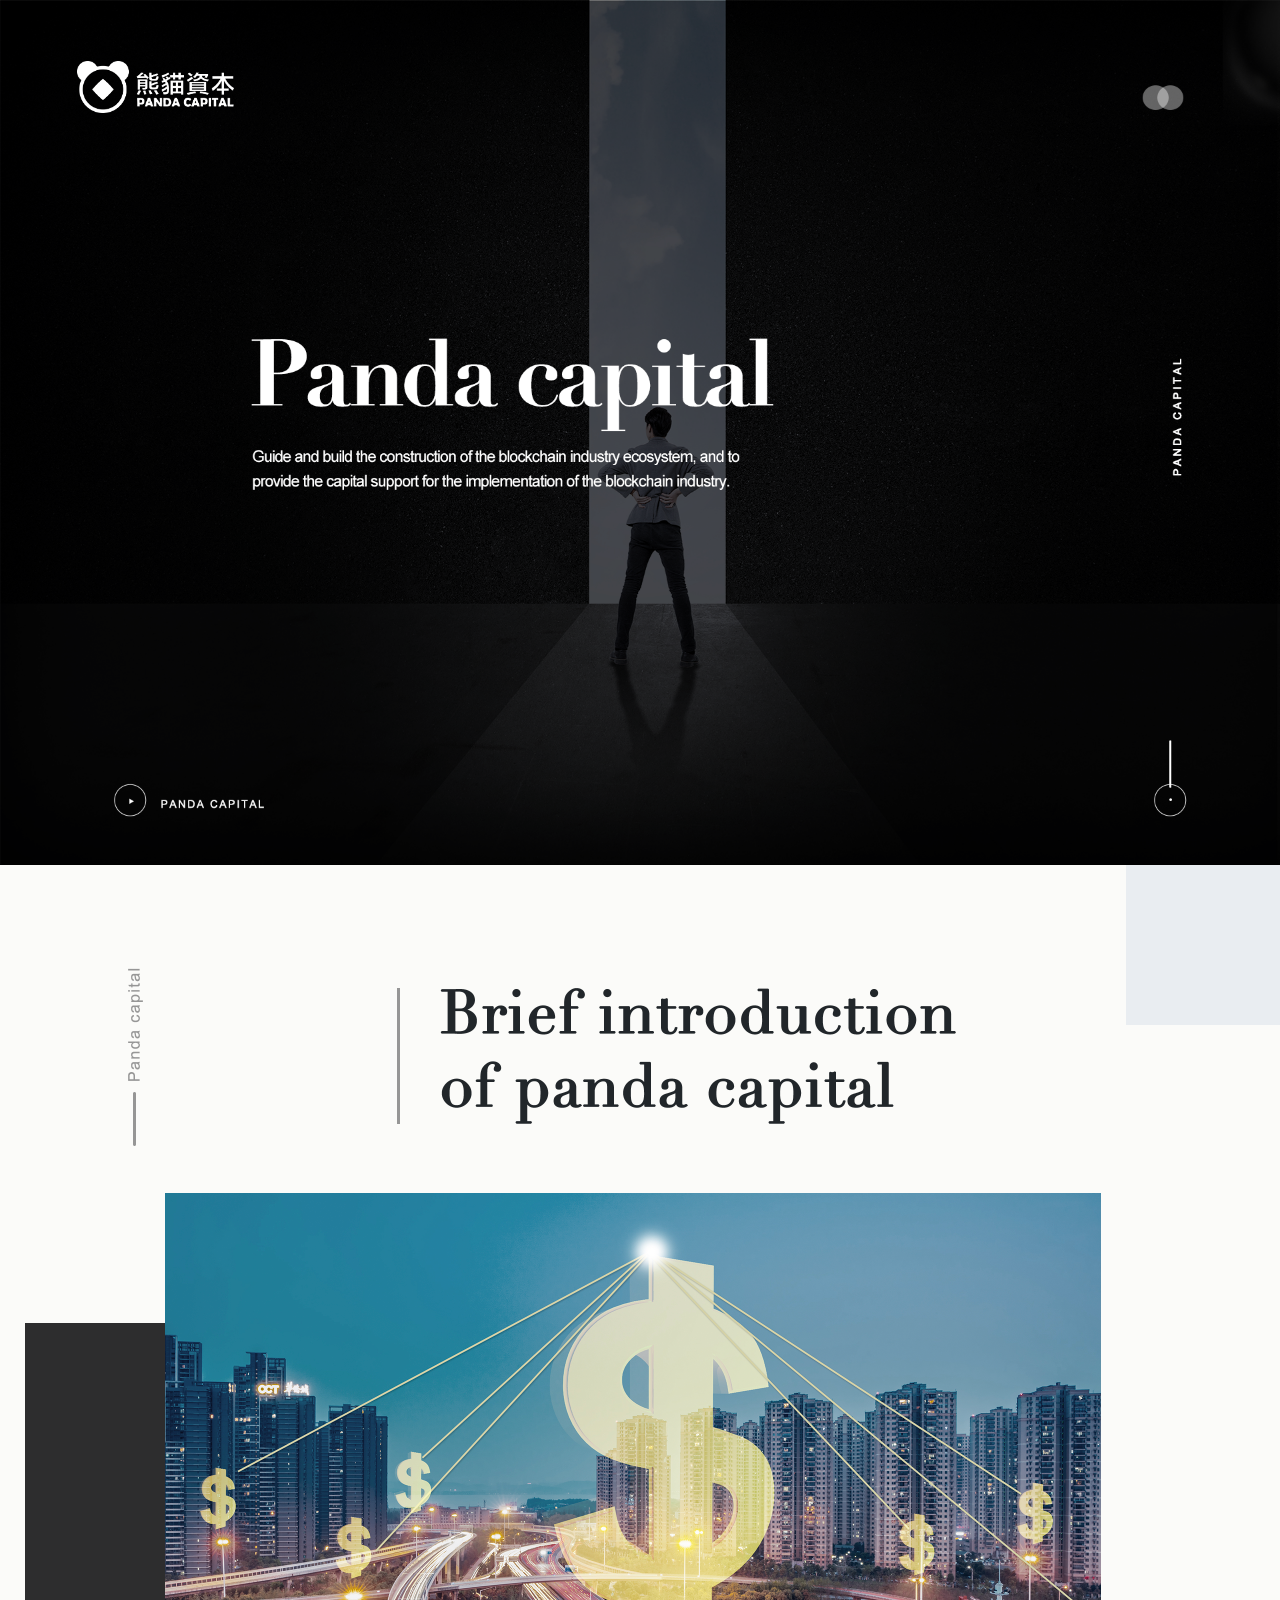
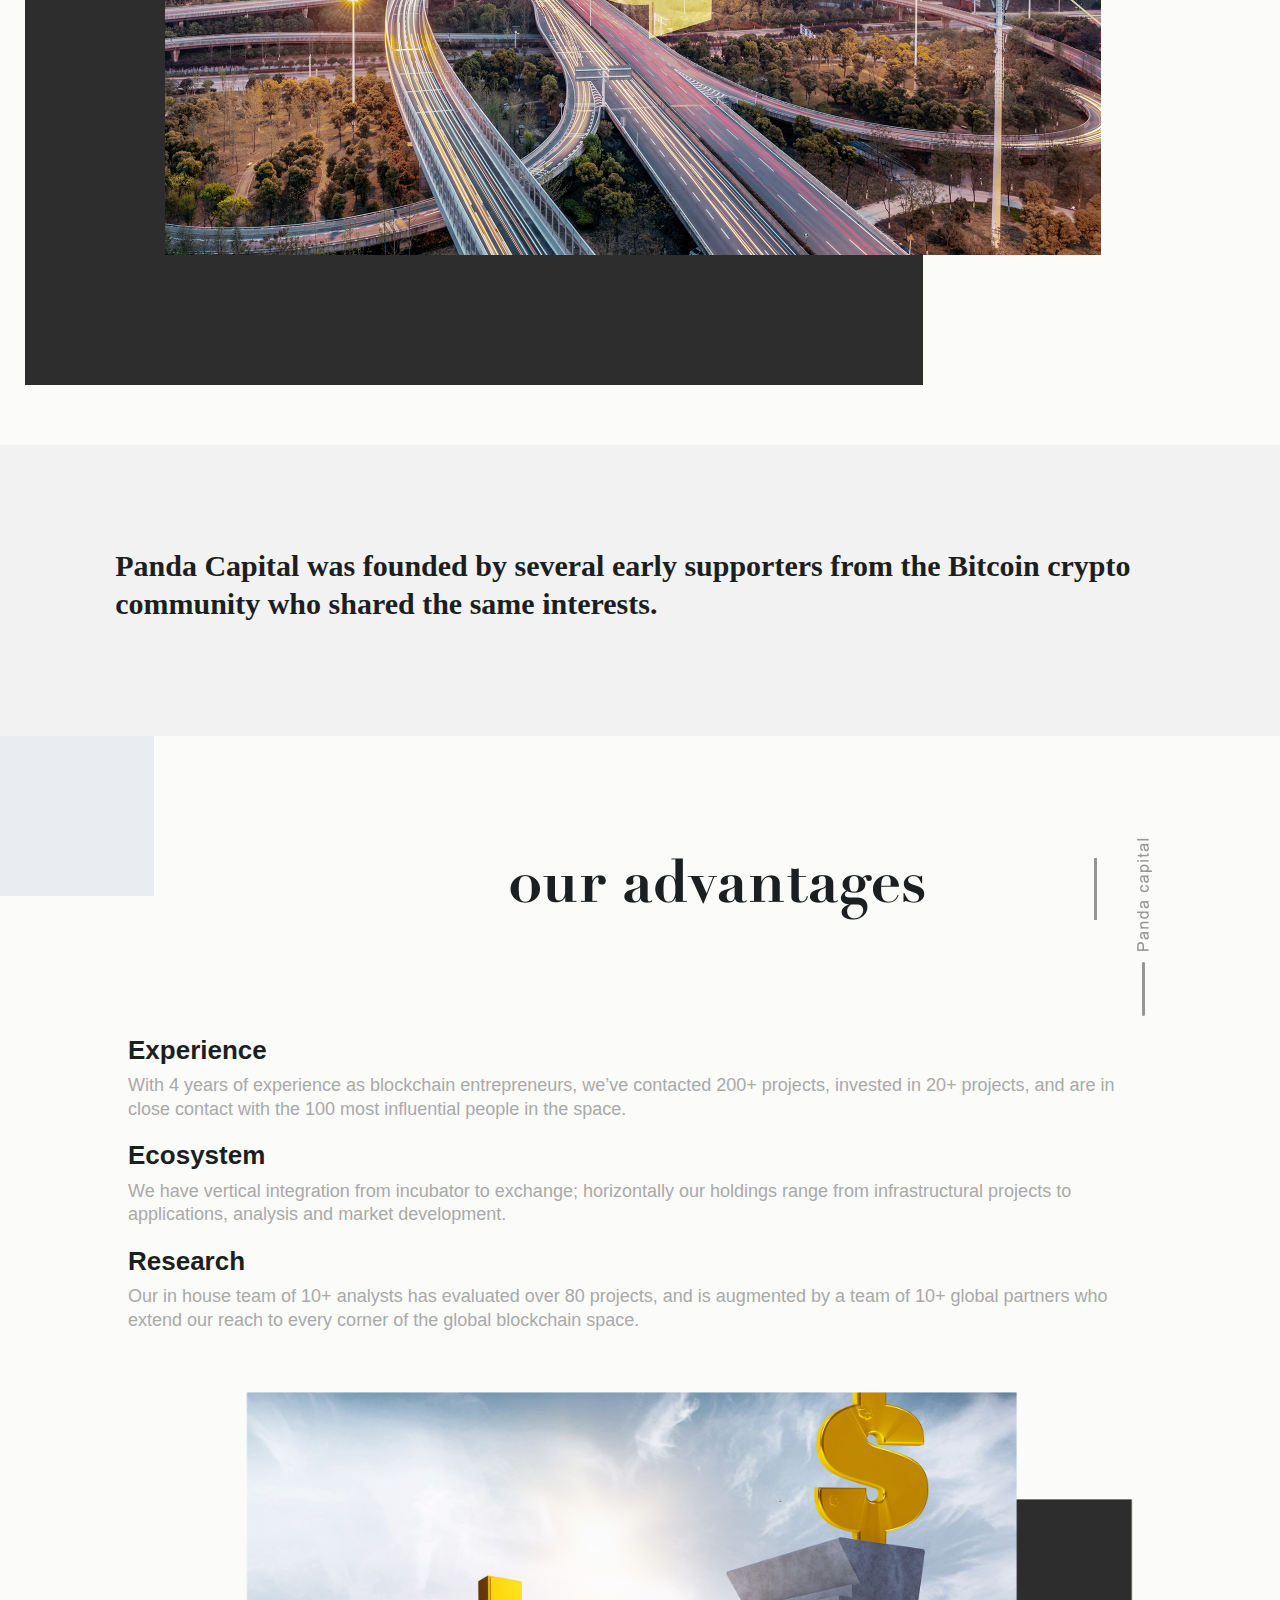
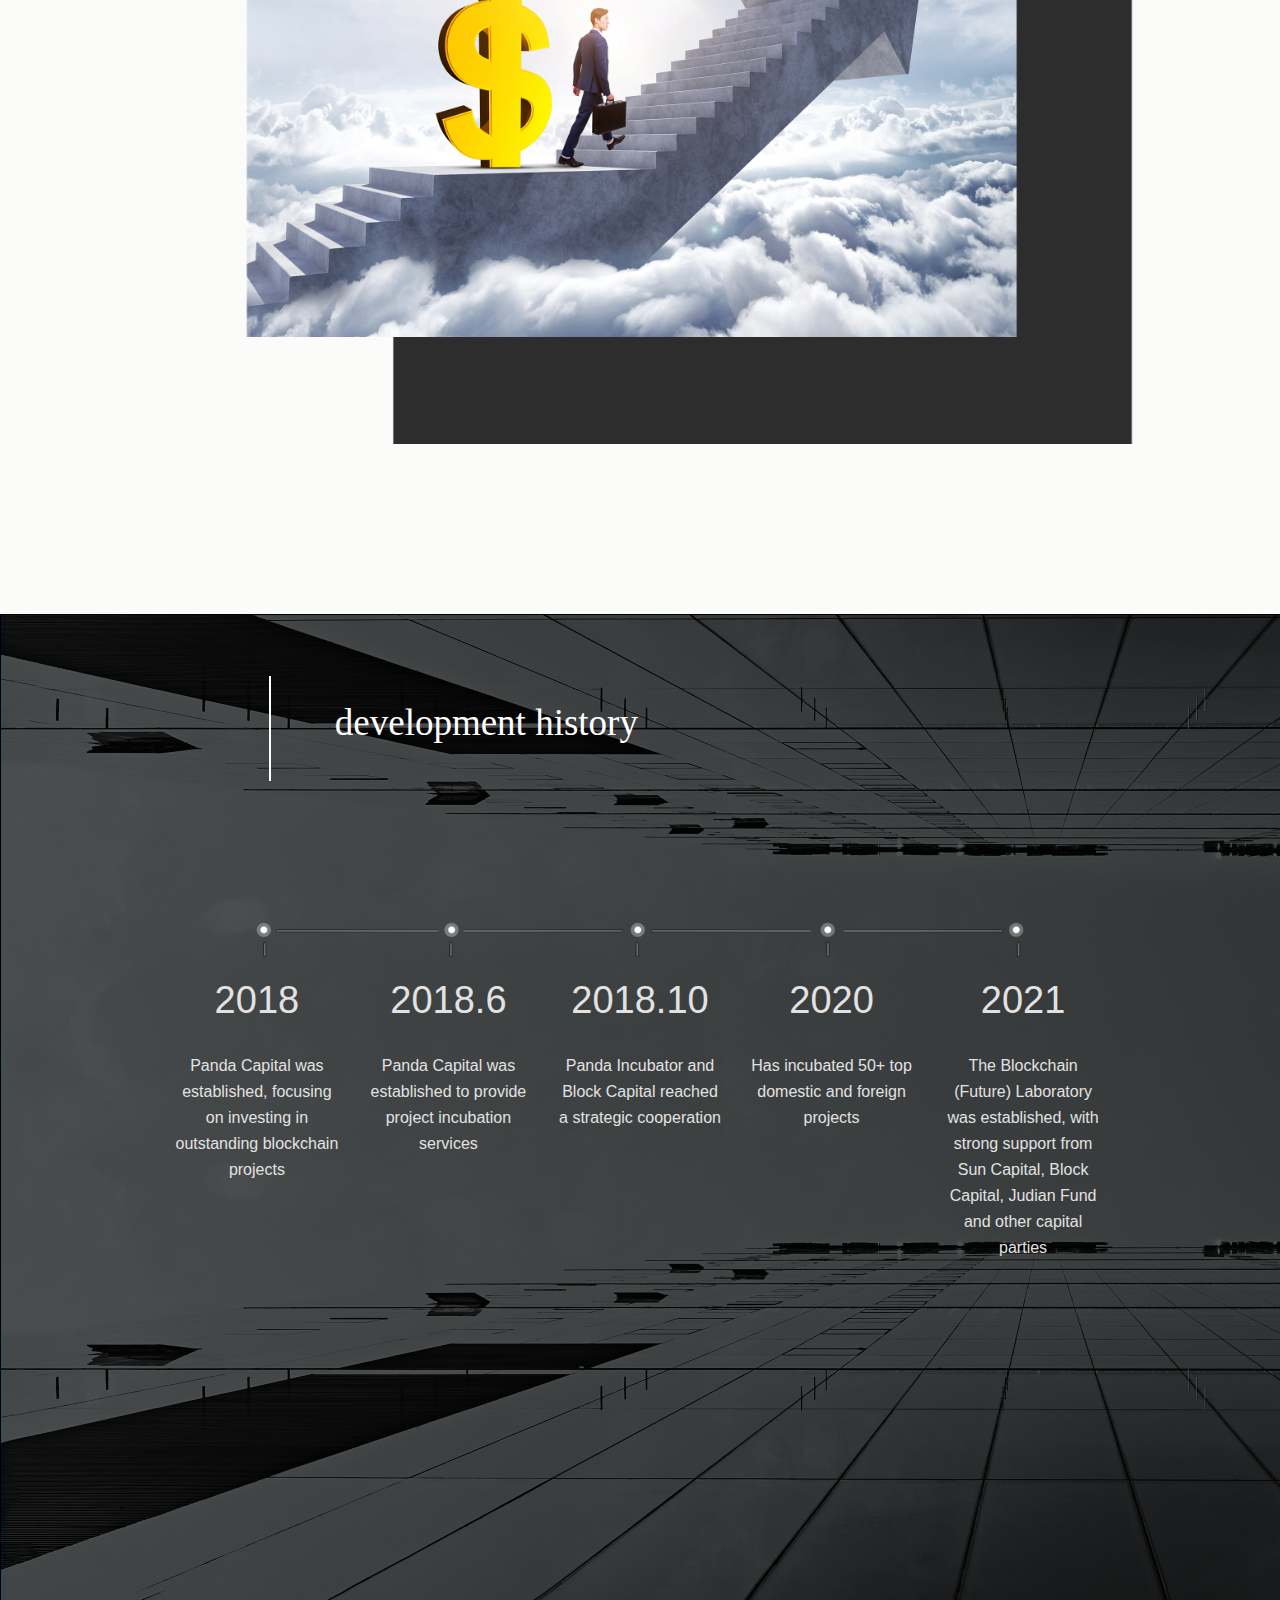
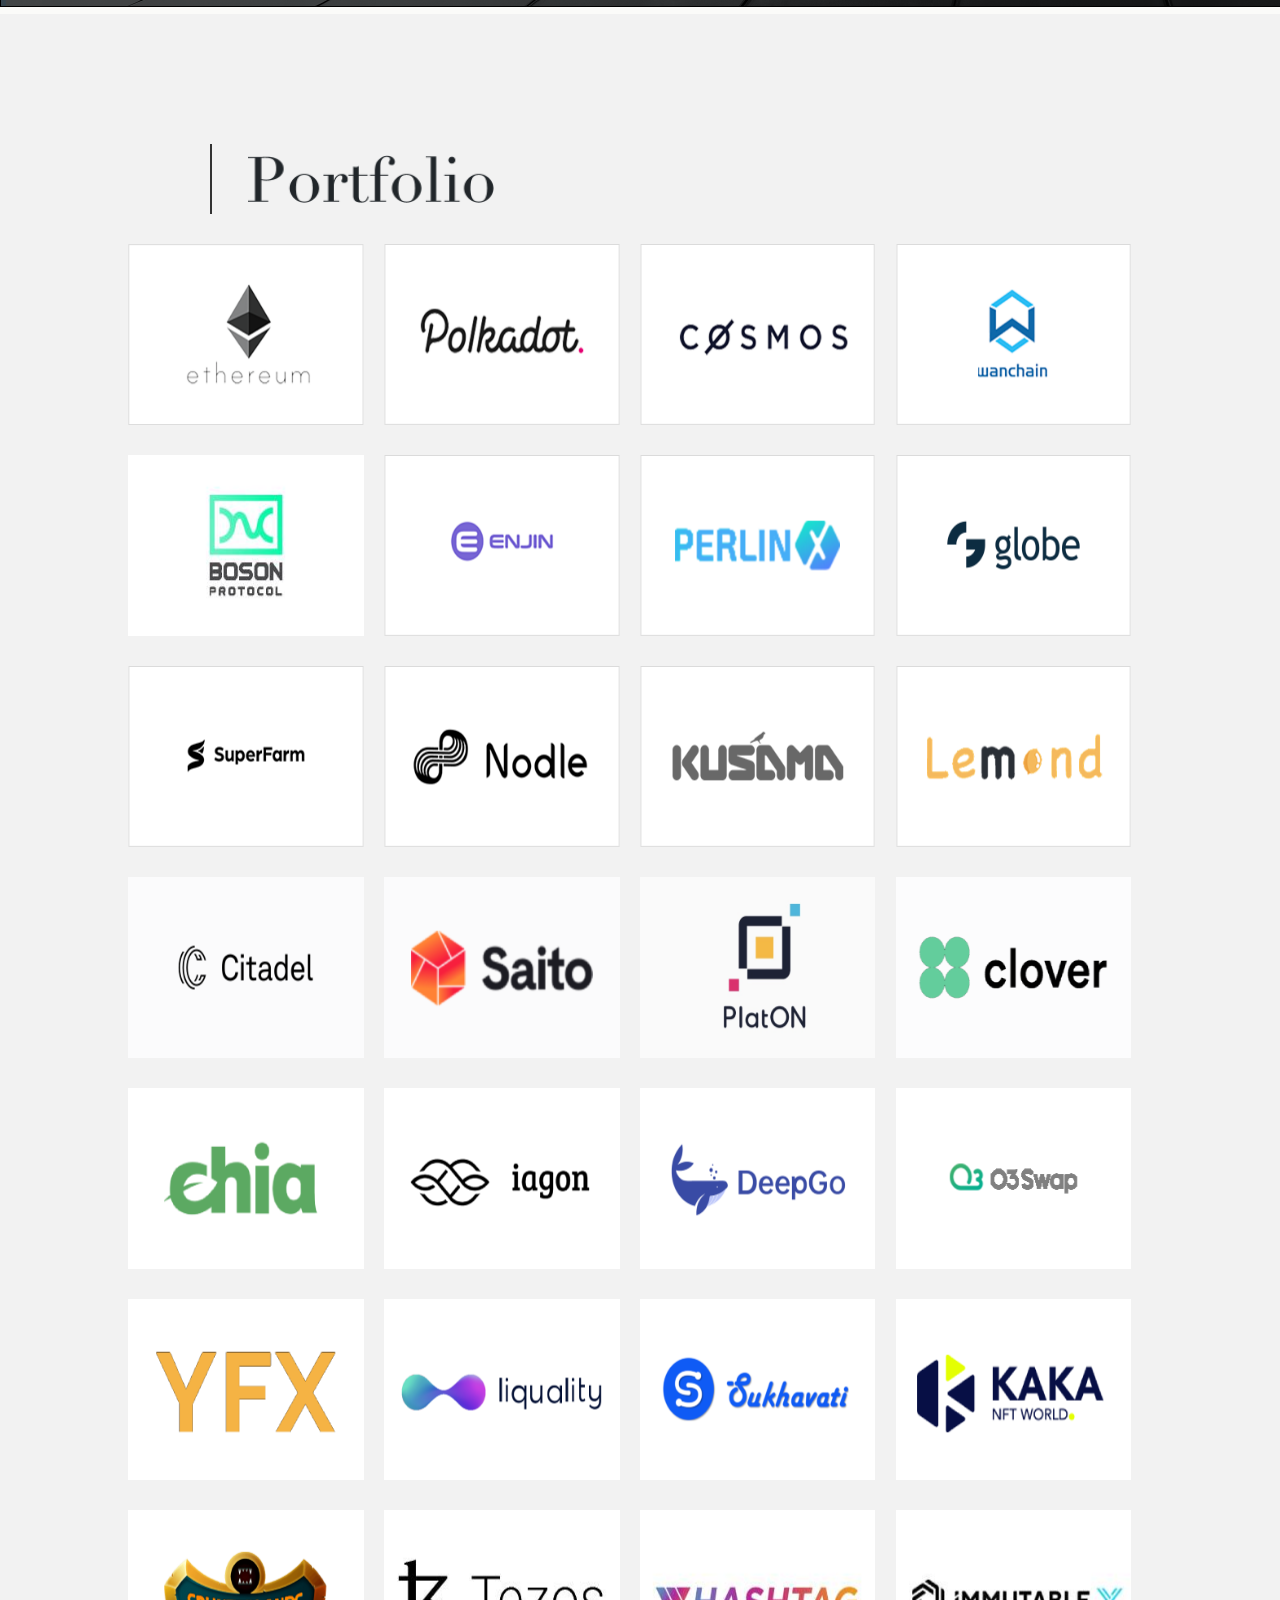
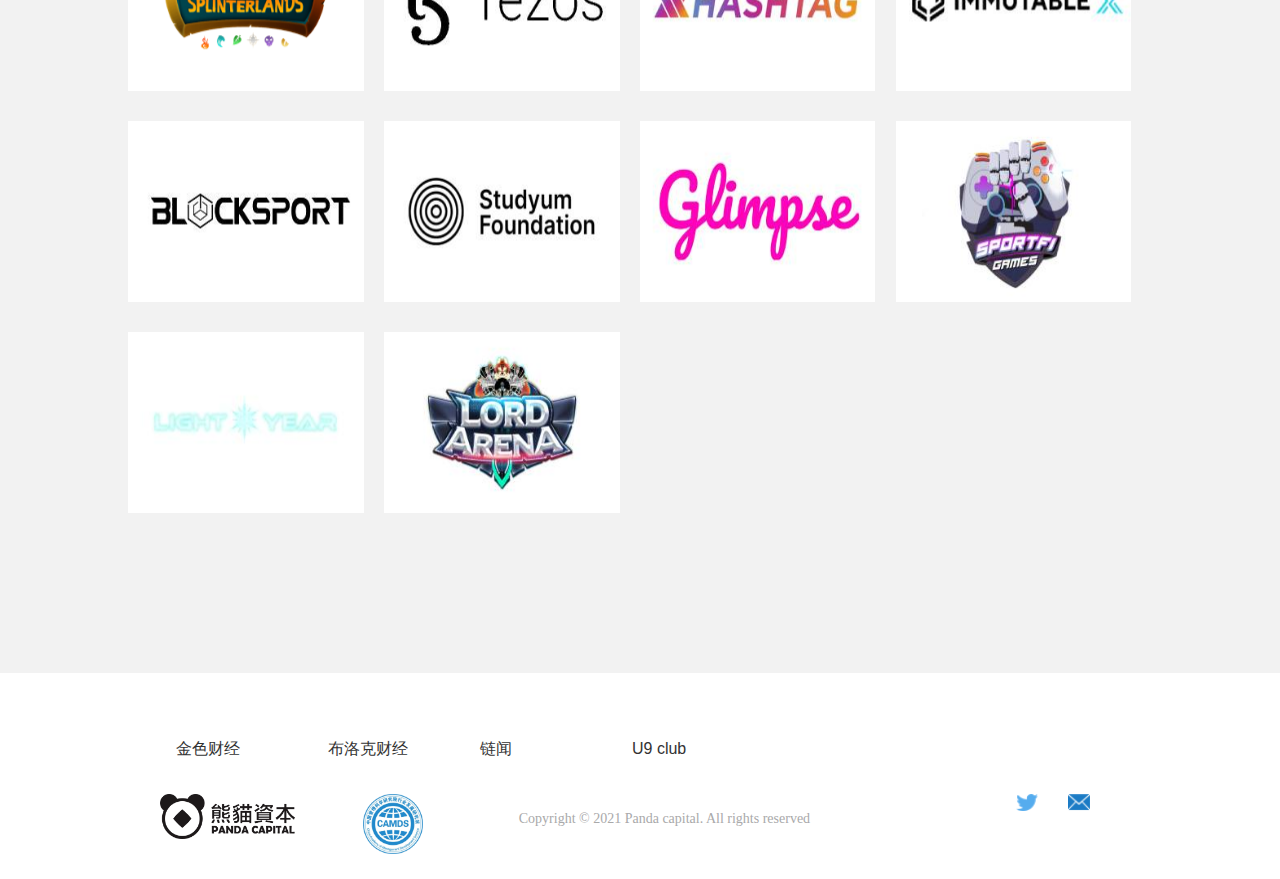
==== commit 7052f559: "add lightyear and lordarena logo" ====
--- a/index.html
+++ b/index.html
@@ -987,6 +987,16 @@
                             <img src="./img/sportfi.jpg" alt="">
                         </a>
                     </div>
+                    <div class="index_fire_zong_right_list am-fl">
+                        <a href="https://lightyear.game" target="_blank">
+                            <img src="./img/lightyear.jpg" alt="">
+                        </a>
+                    </div>
+                    <div class="index_fire_zong_right_list am-fl">
+                        <a href="https://lordarena.com/" target="_blank">
+                            <img src="./img/lordarena.jpg" alt="">
+                        </a>
+                    </div>
                     
                 </div>
             </div>
@@ -1093,6 +1103,12 @@
                 </div>
                 <div class="index_fire_wap_middle_block am-fl">
                     <img src="./img/wap_img/sportfi.png" alt="">
+                </div>
+                <div class="index_fire_wap_middle_block am-fl">
+                    <img src="./img/wap_img/lightyear.png" alt="">
+                </div>
+                <div class="index_fire_wap_middle_block am-fl">
+                    <img src="./img/wap_img/lordarena.png" alt="">
                 </div>
             </div>
         </div>
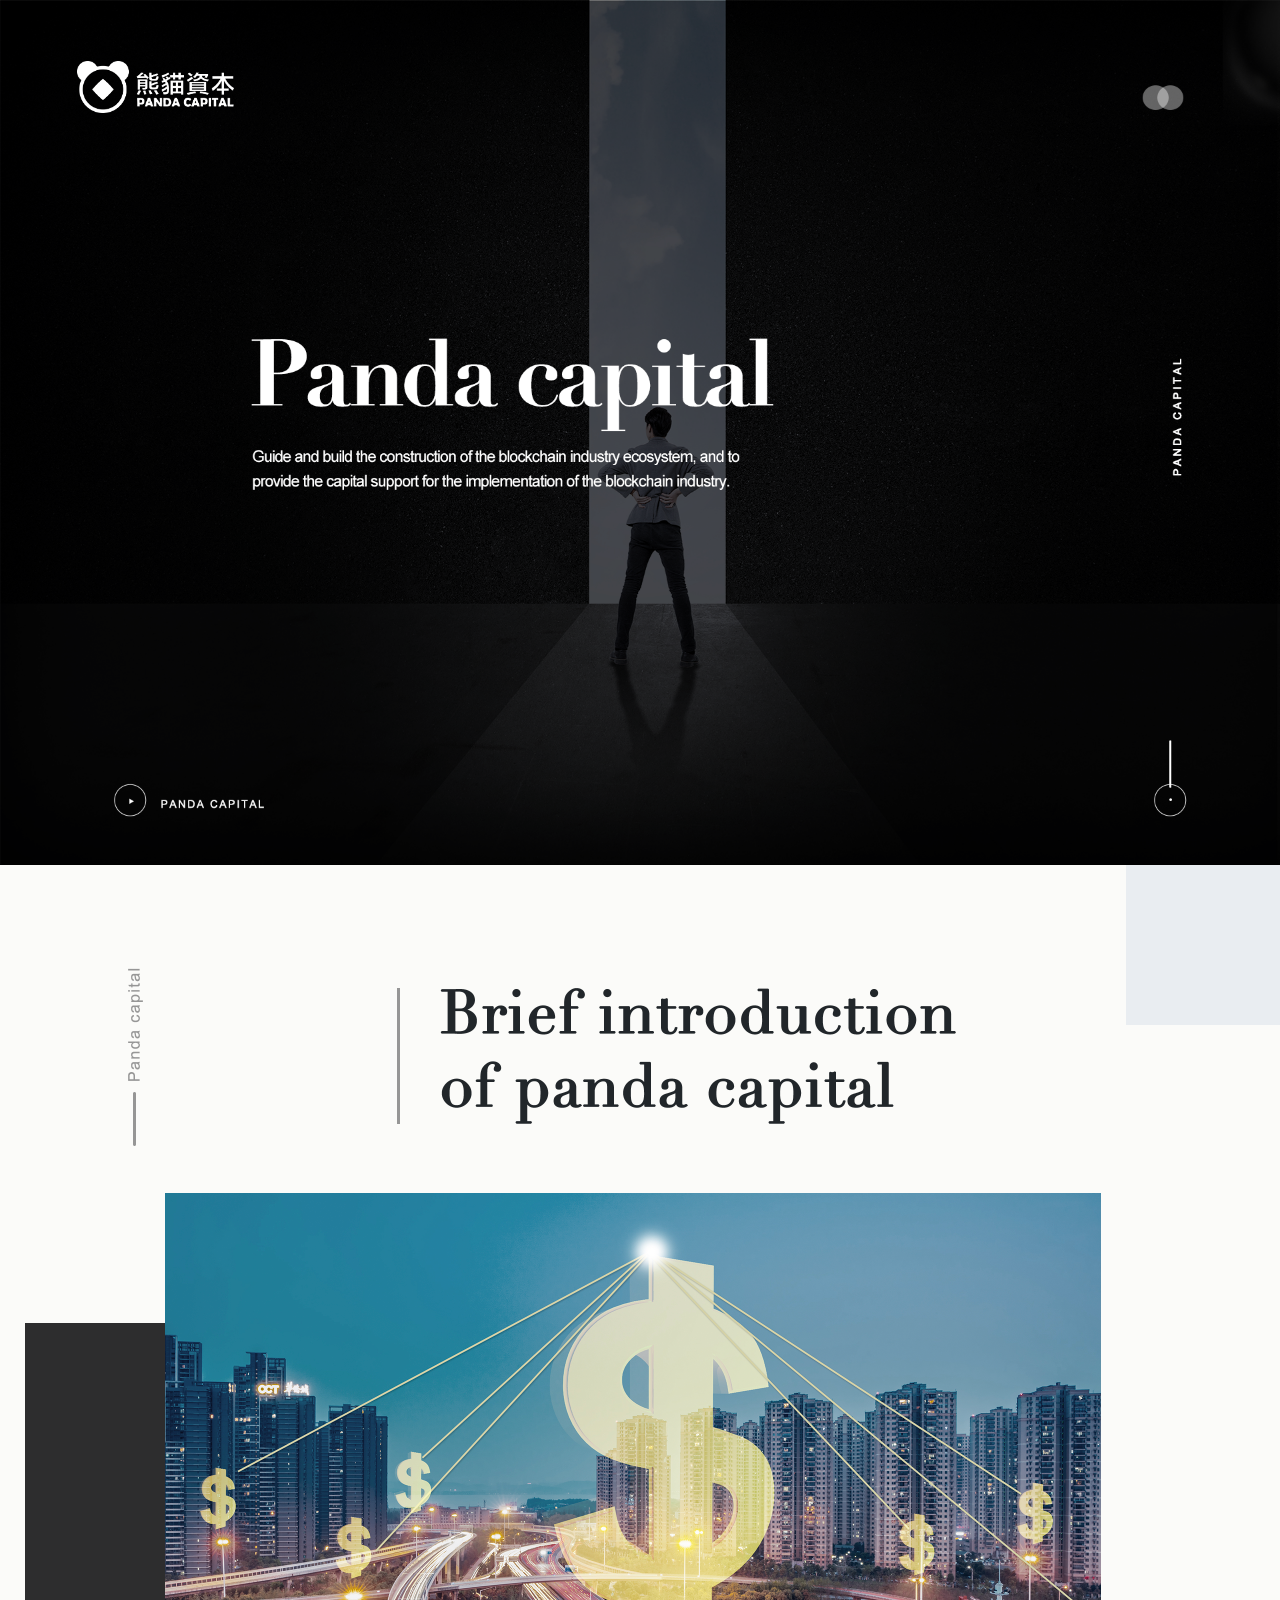
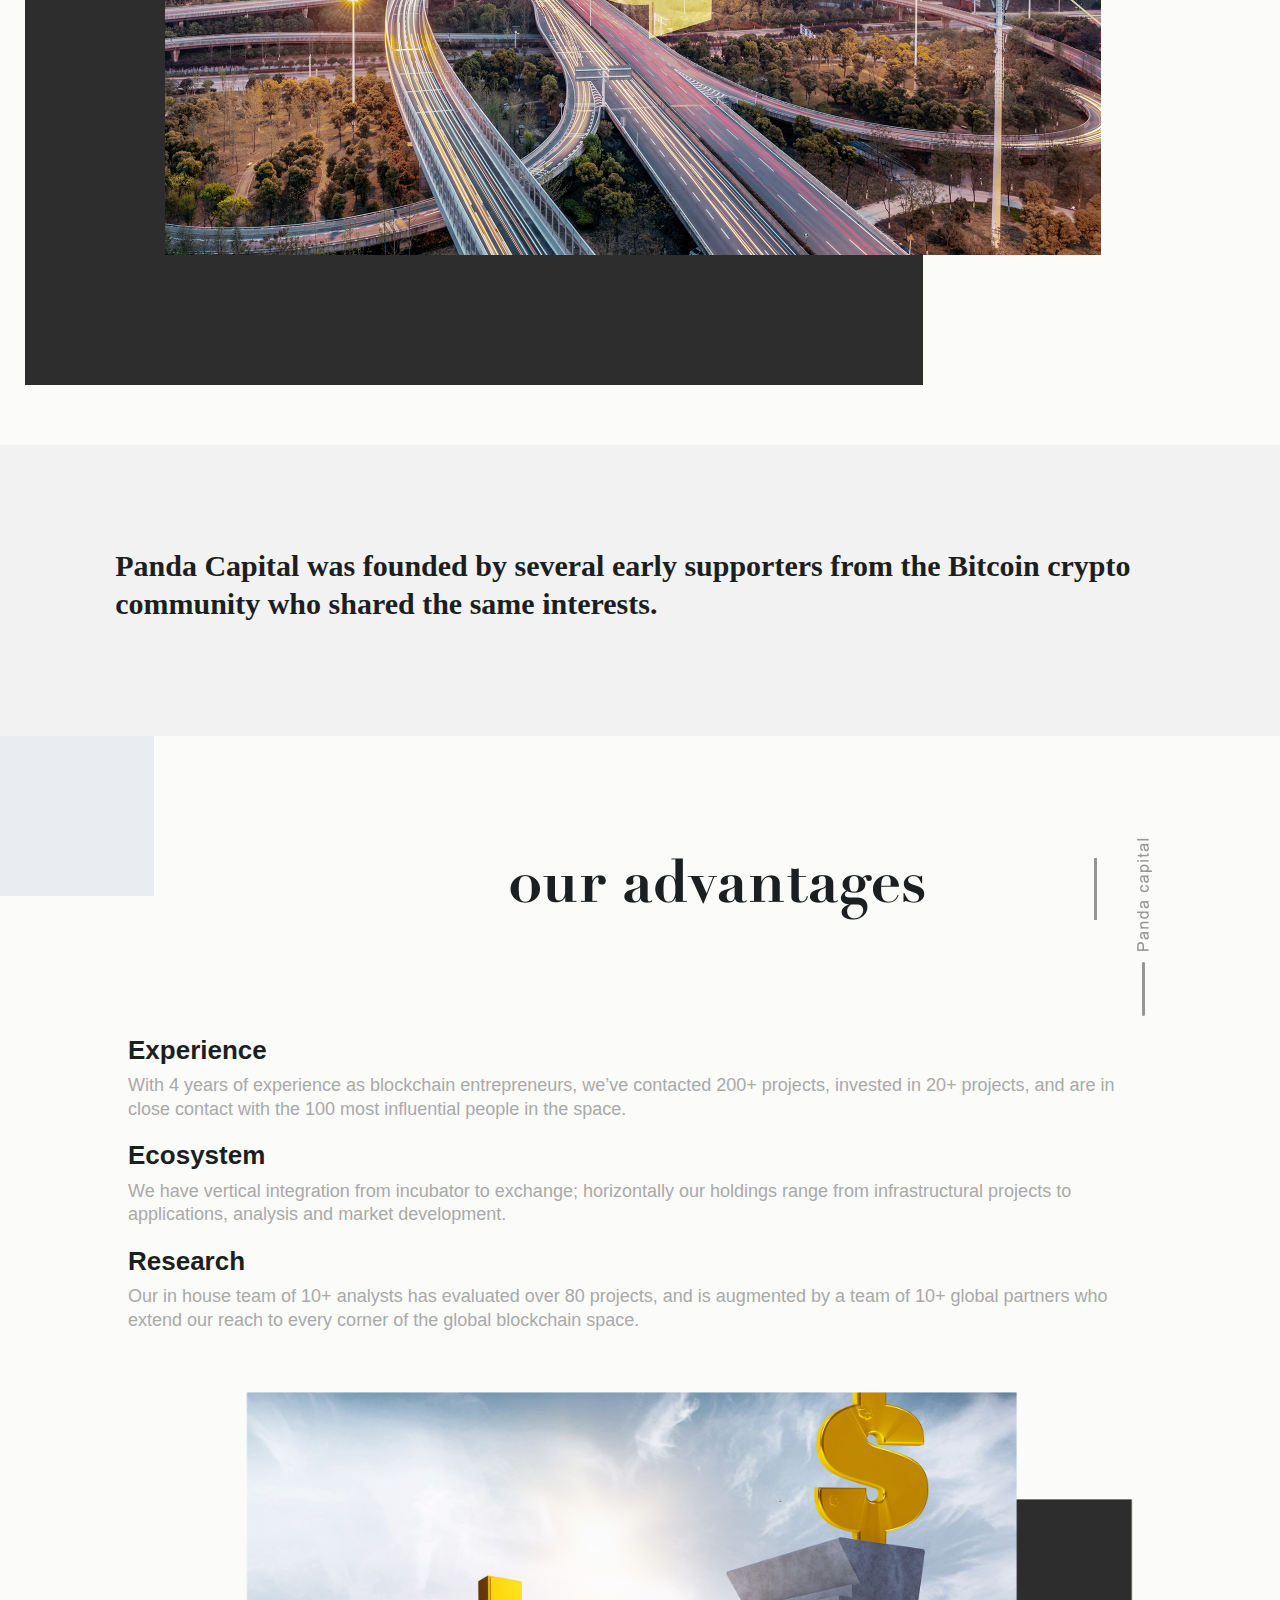
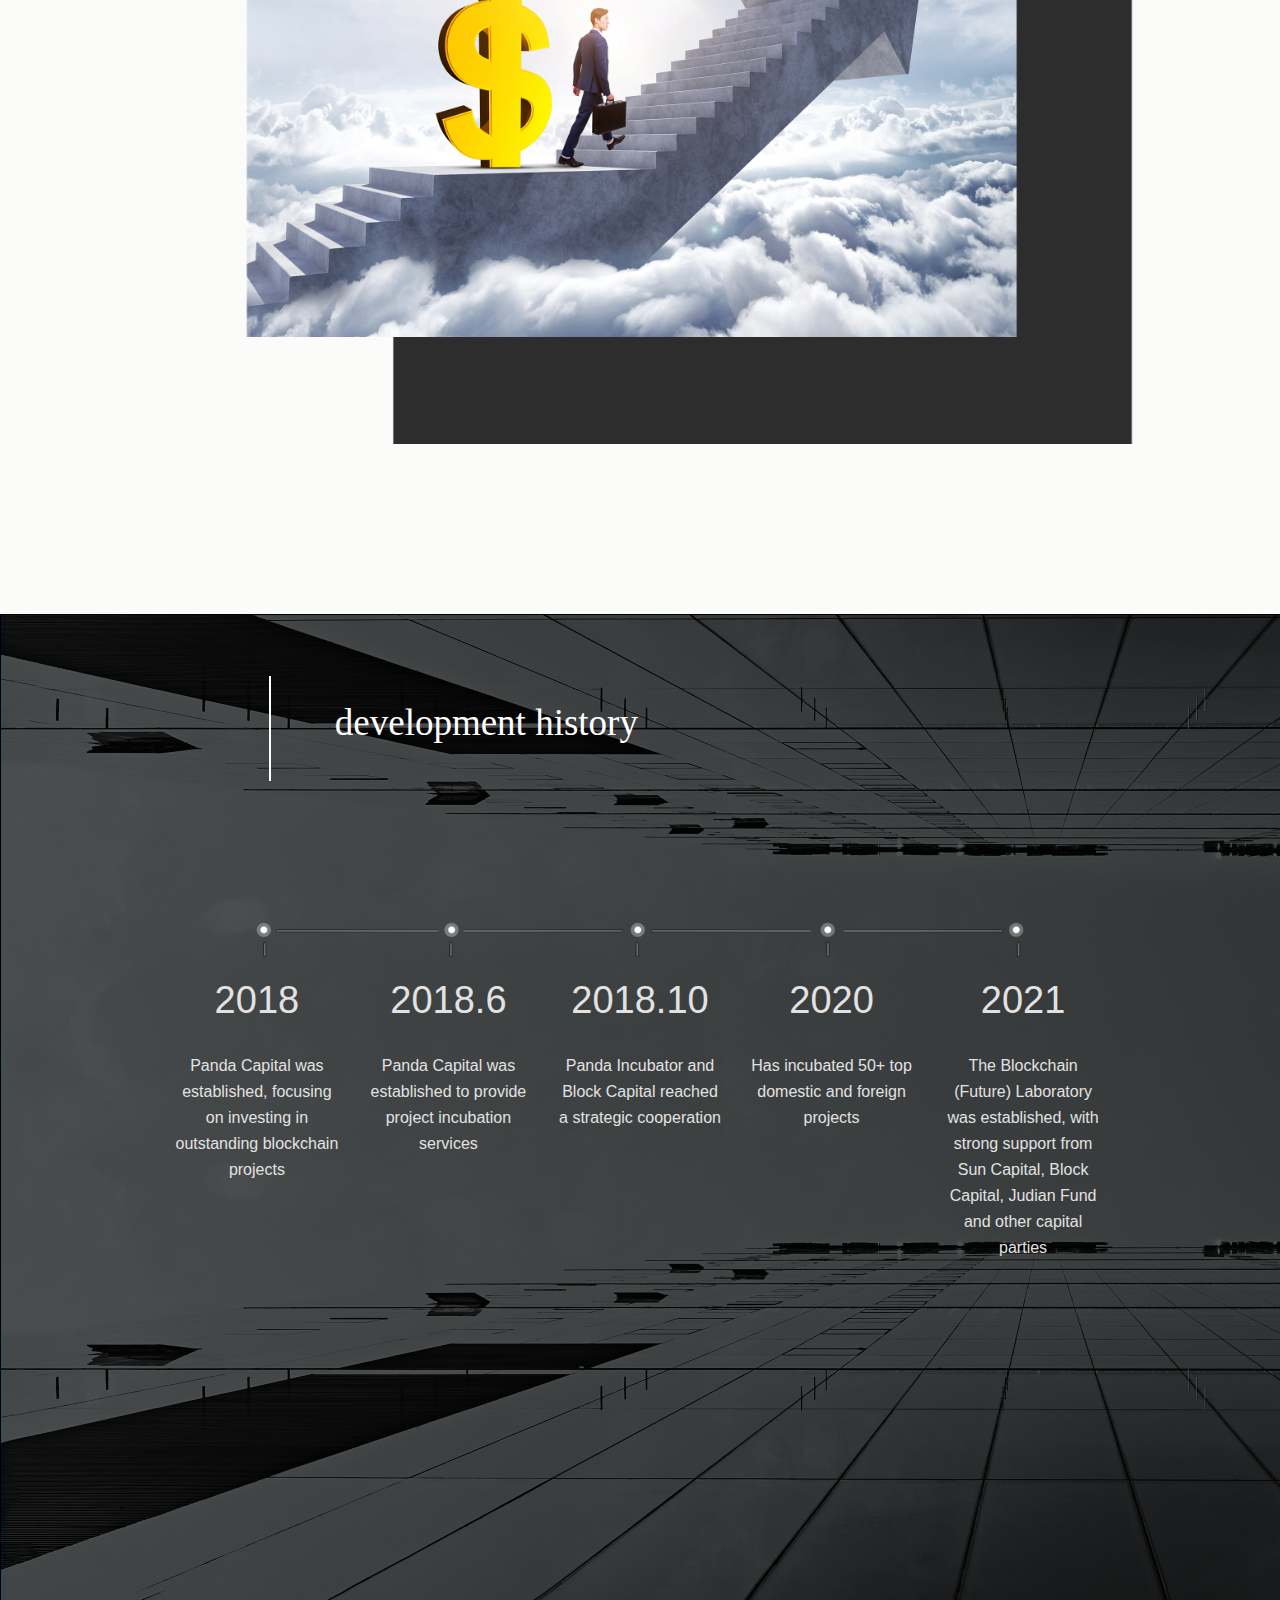
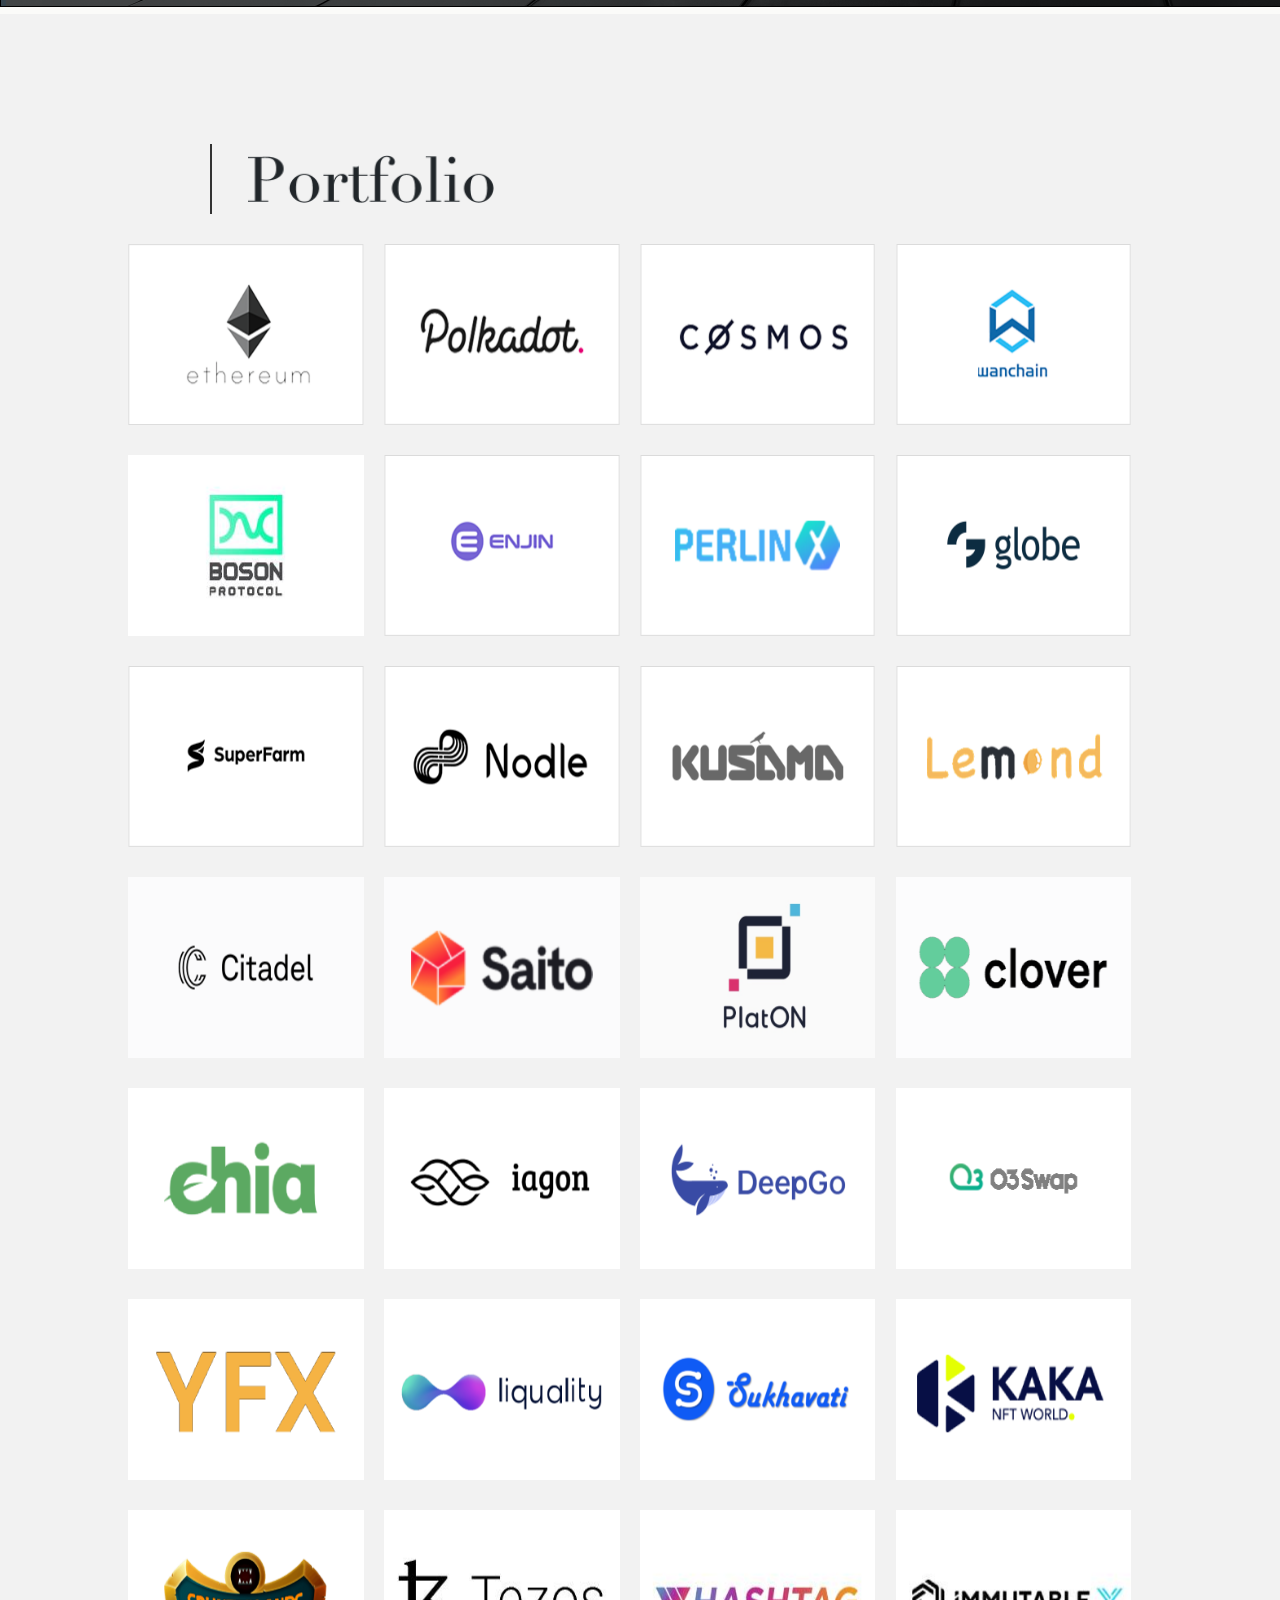
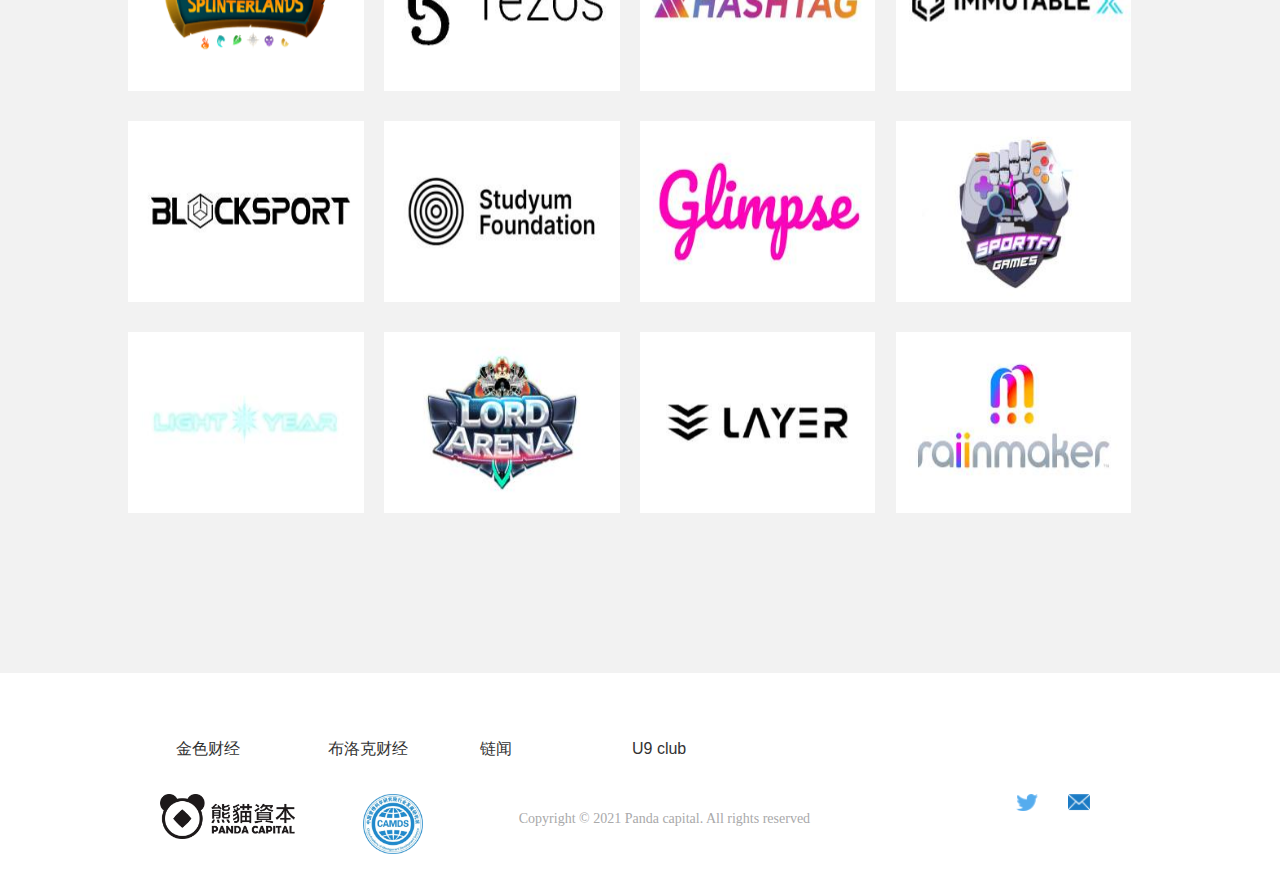
==== commit f781bf2f: "add layer and raiinmaker logo" ====
--- a/index.html
+++ b/index.html
@@ -997,6 +997,16 @@
                             <img src="./img/lordarena.jpg" alt="">
                         </a>
                     </div>
+                    <div class="index_fire_zong_right_list am-fl">
+                        <a href="https://heylayer.com/" target="_blank">
+                            <img src="./img/layer.jpg" alt="">
+                        </a>
+                    </div>
+                    <div class="index_fire_zong_right_list am-fl">
+                        <a href="https://www.raiinmaker.com/" target="_blank">
+                            <img src="./img/raiinmaker.jpg" alt="">
+                        </a>
+                    </div>
                     
                 </div>
             </div>
@@ -1109,6 +1119,12 @@
                 </div>
                 <div class="index_fire_wap_middle_block am-fl">
                     <img src="./img/wap_img/lordarena.png" alt="">
+                </div>
+                <div class="index_fire_wap_middle_block am-fl">
+                    <img src="./img/wap_img/layer.png" alt="">
+                </div>
+                <div class="index_fire_wap_middle_block am-fl">
+                    <img src="./img/wap_img/raiinmaker.png" alt="">
                 </div>
             </div>
         </div>
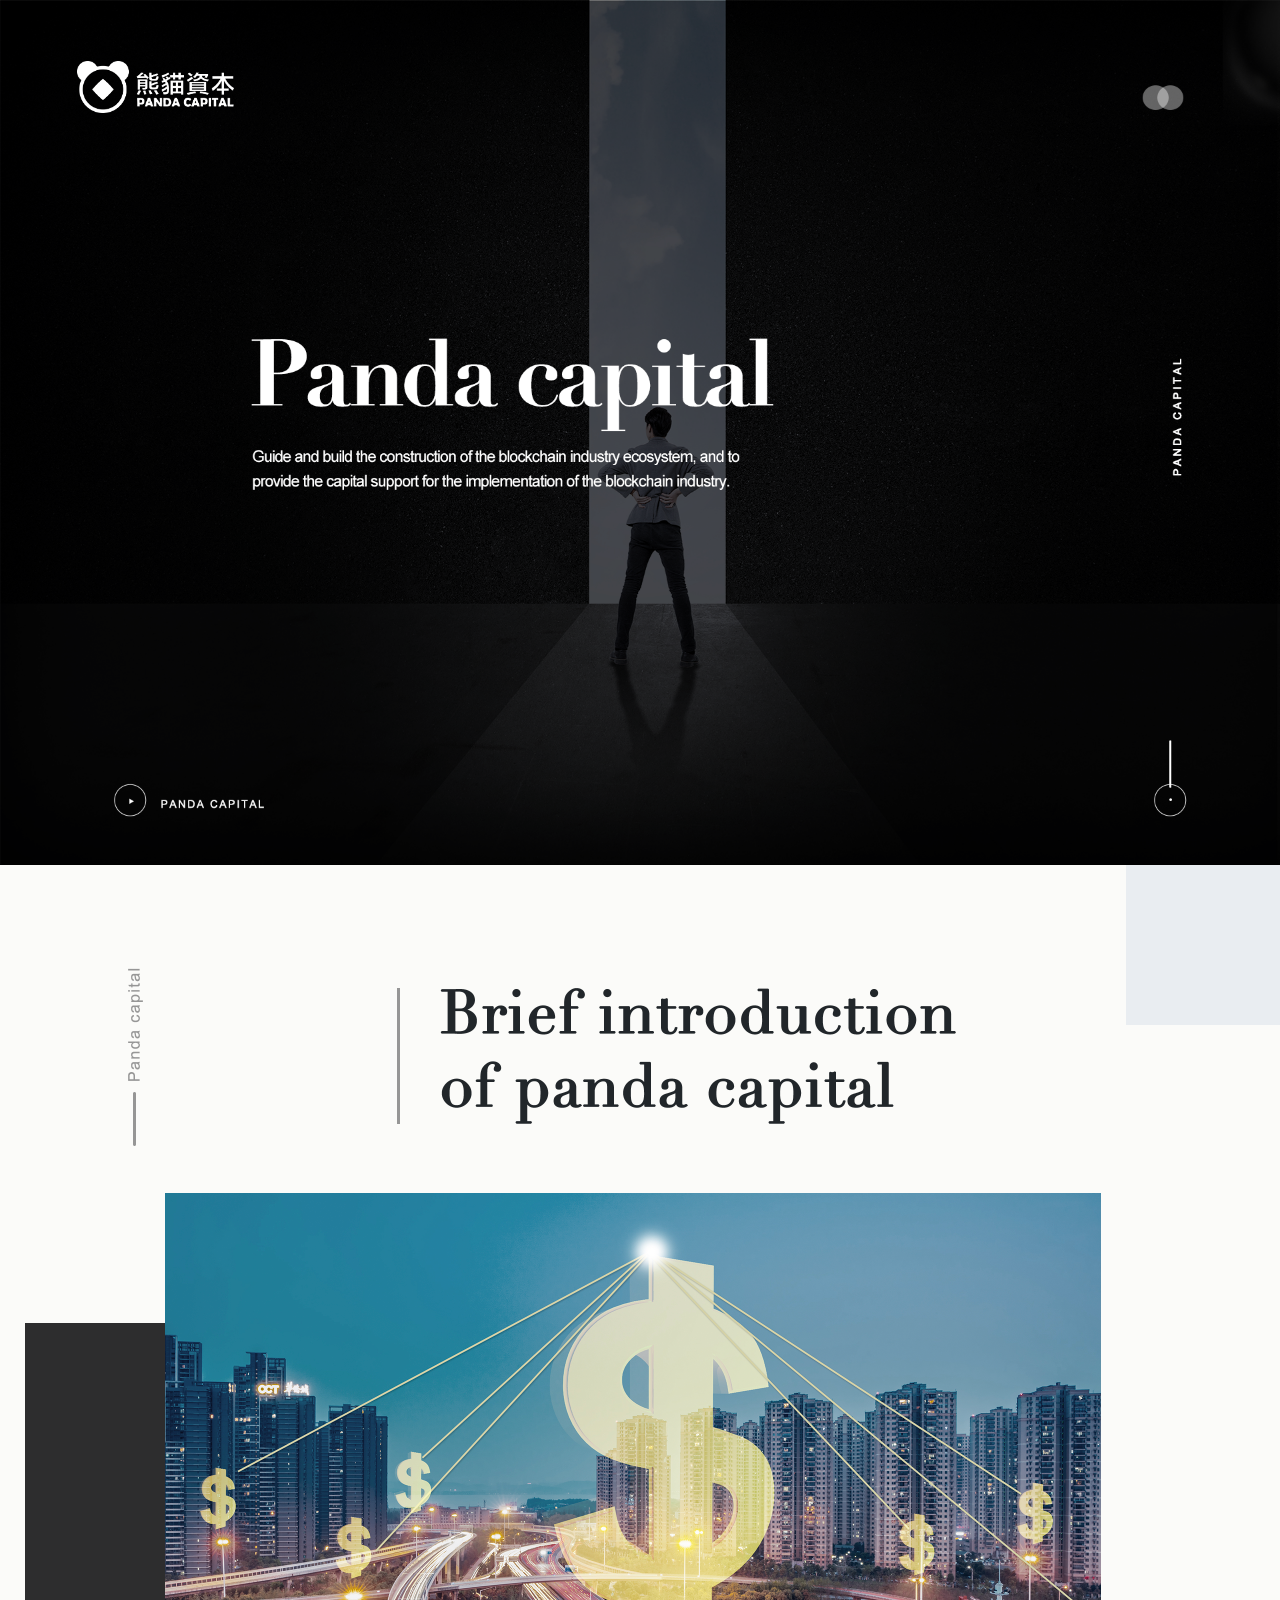
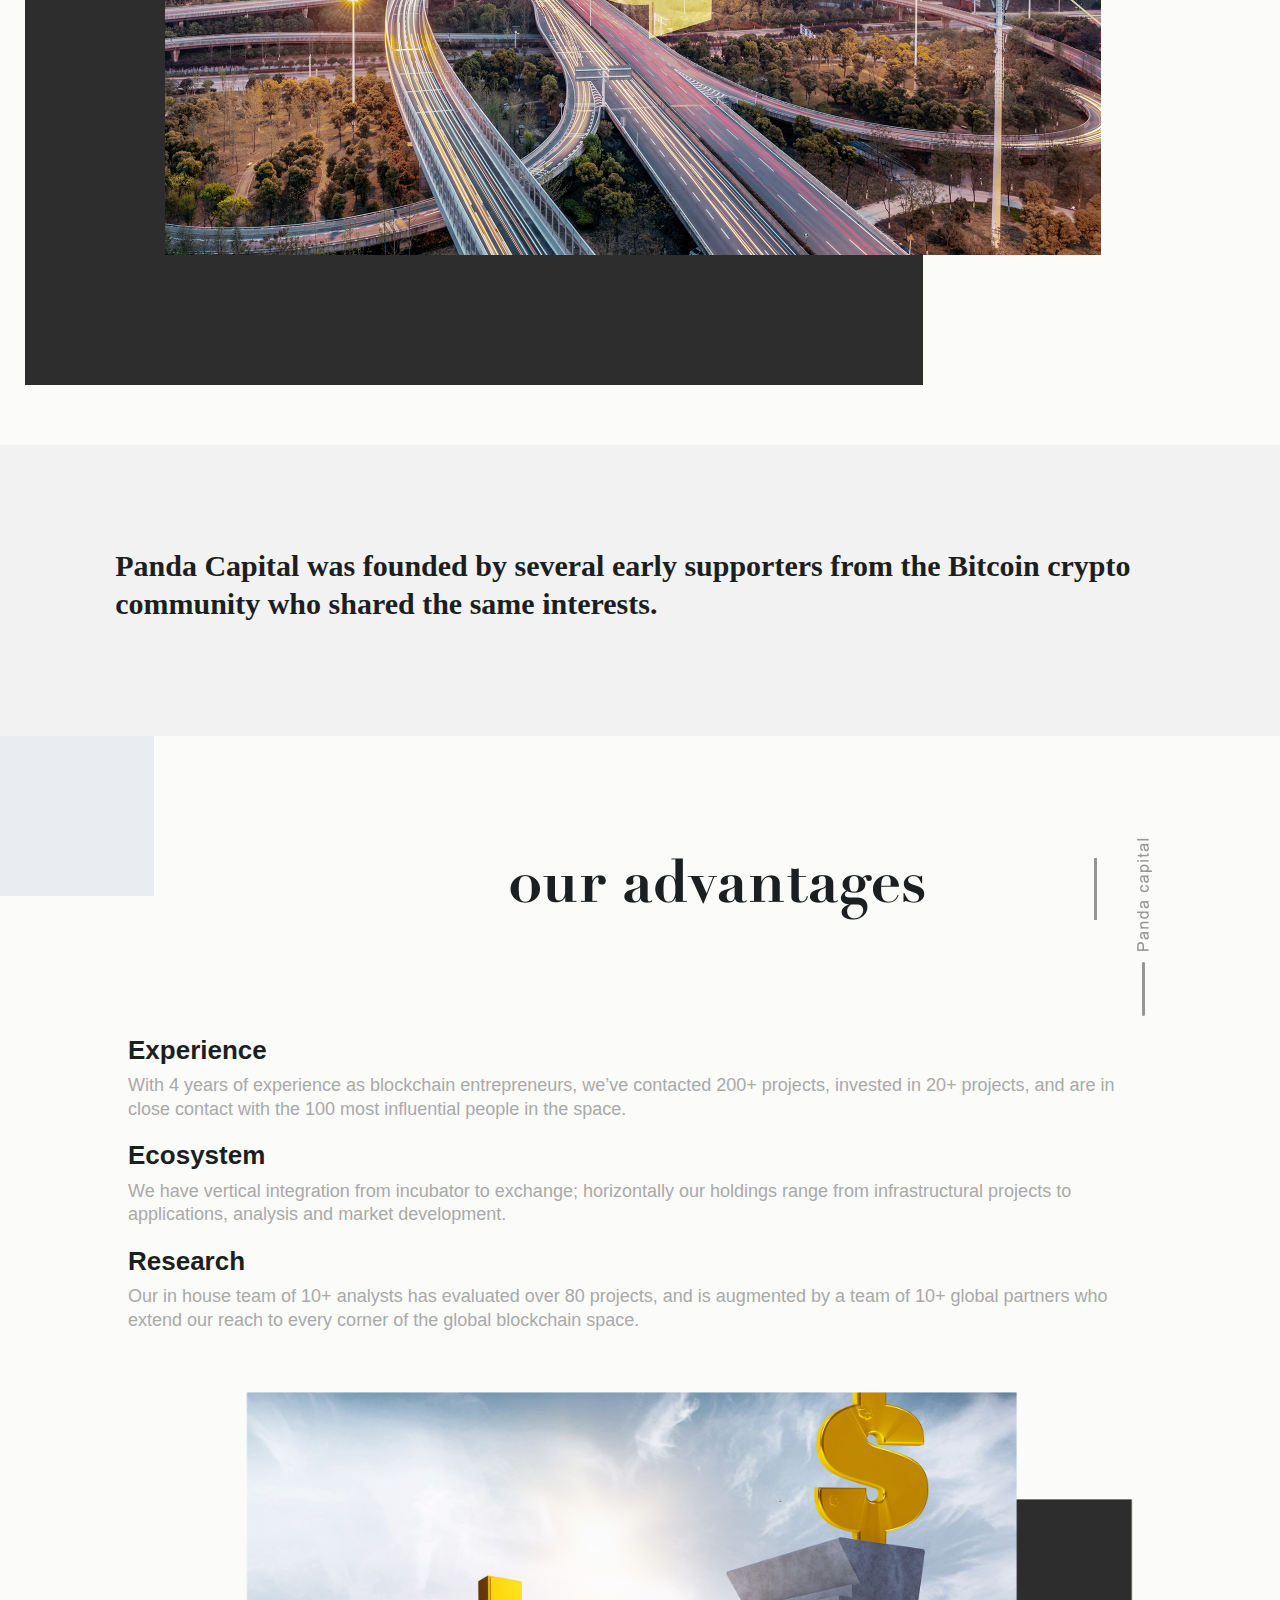
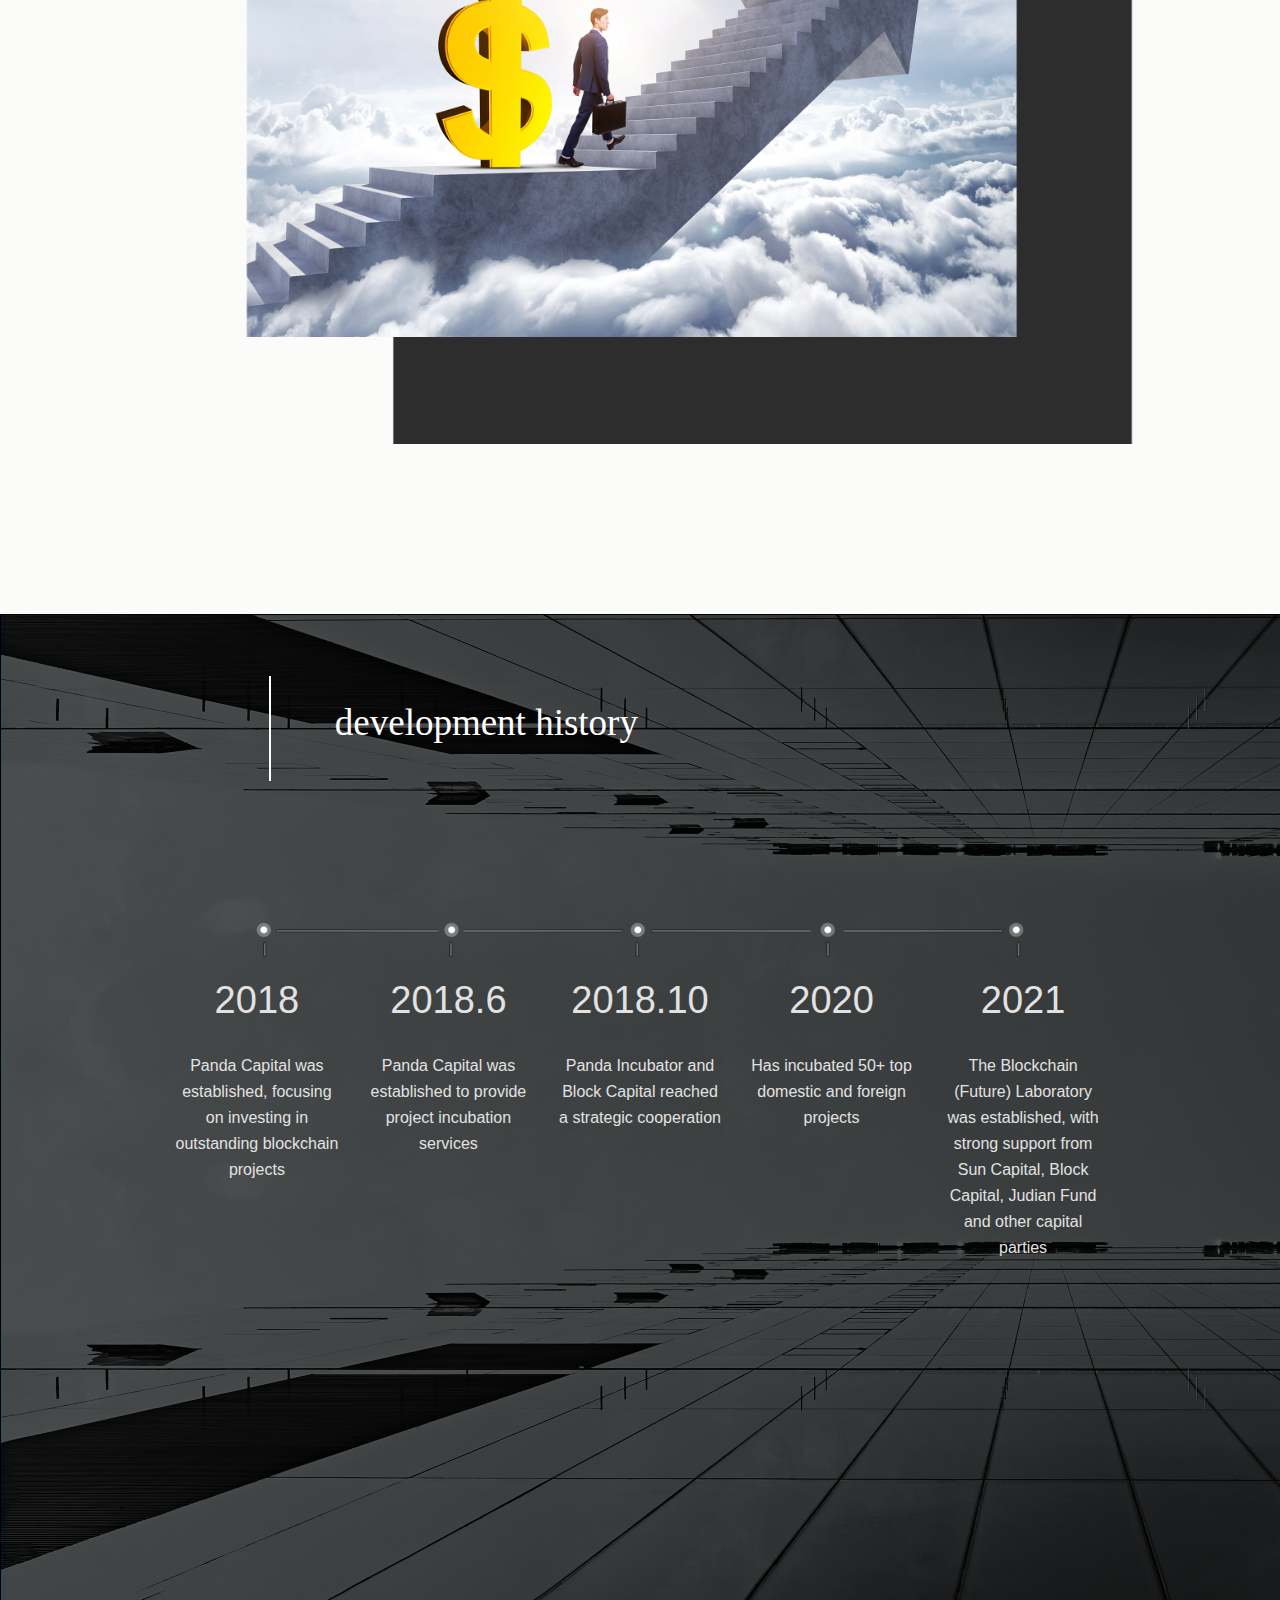
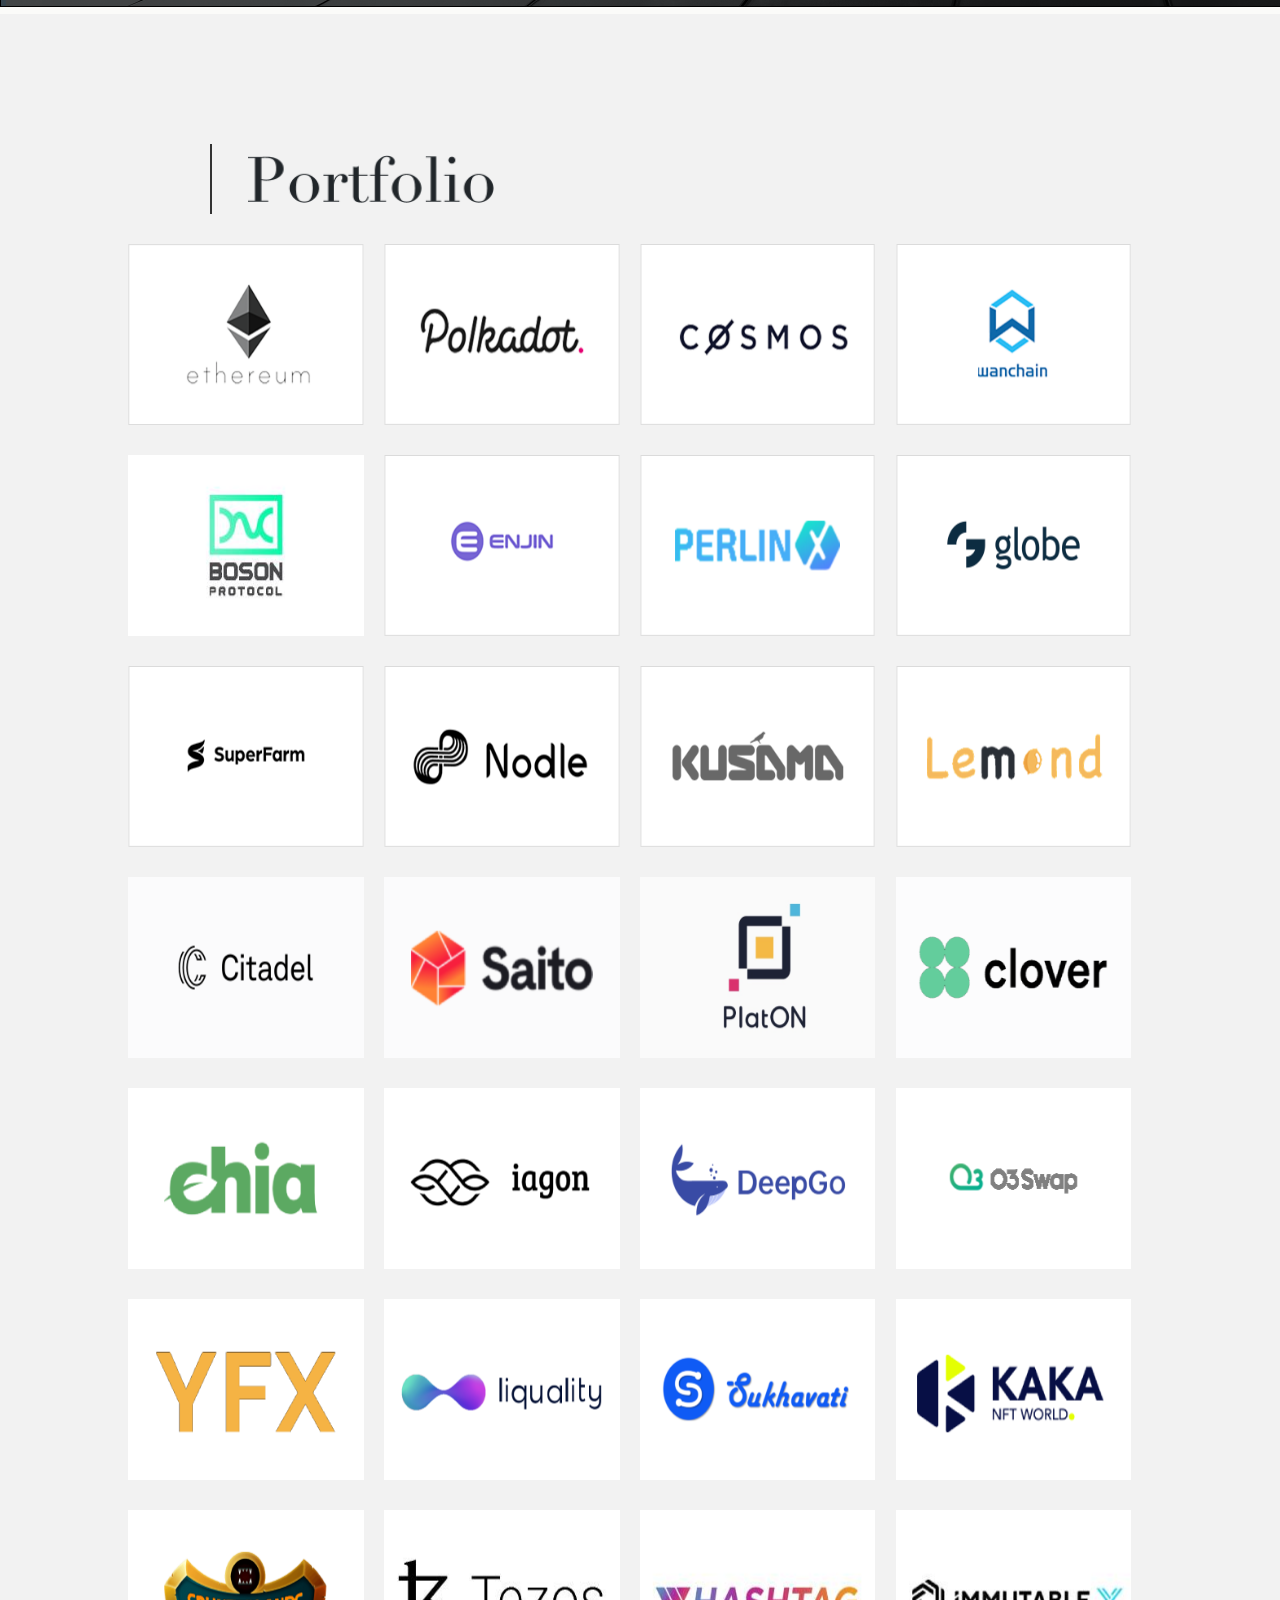
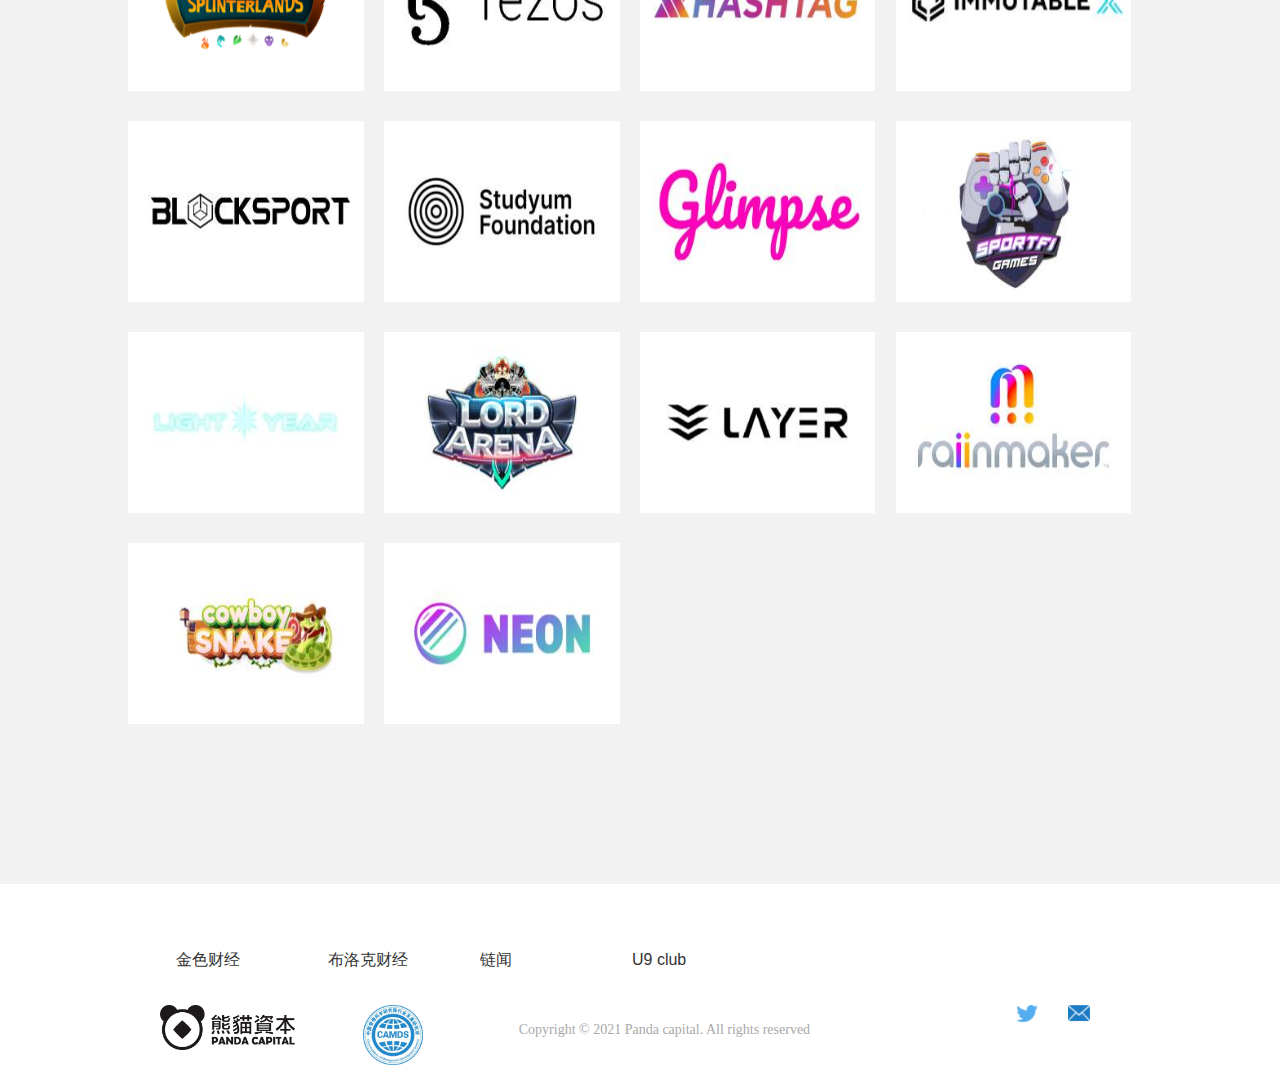
==== commit 18108dd5: "add cowboy snake and neon logo" ====
--- a/index.html
+++ b/index.html
@@ -1007,6 +1007,16 @@
                             <img src="./img/raiinmaker.jpg" alt="">
                         </a>
                     </div>
+                    <div class="index_fire_zong_right_list am-fl">
+                        <a href="https://cowboysnake.com/" target="_blank">
+                            <img src="./img/cowboy.jpg" alt="">
+                        </a>
+                    </div>
+                    <div class="index_fire_zong_right_list am-fl">
+                        <a href="https://neonapp.com/" target="_blank">
+                            <img src="./img/neon.jpg" alt="">
+                        </a>
+                    </div>
                     
                 </div>
             </div>
@@ -1125,6 +1135,12 @@
                 </div>
                 <div class="index_fire_wap_middle_block am-fl">
                     <img src="./img/wap_img/raiinmaker.png" alt="">
+                </div>
+                <div class="index_fire_wap_middle_block am-fl">
+                    <img src="./img/wap_img/cowboy.png" alt="">
+                </div>
+                <div class="index_fire_wap_middle_block am-fl">
+                    <img src="./img/wap_img/neon.png" alt="">
                 </div>
             </div>
         </div>
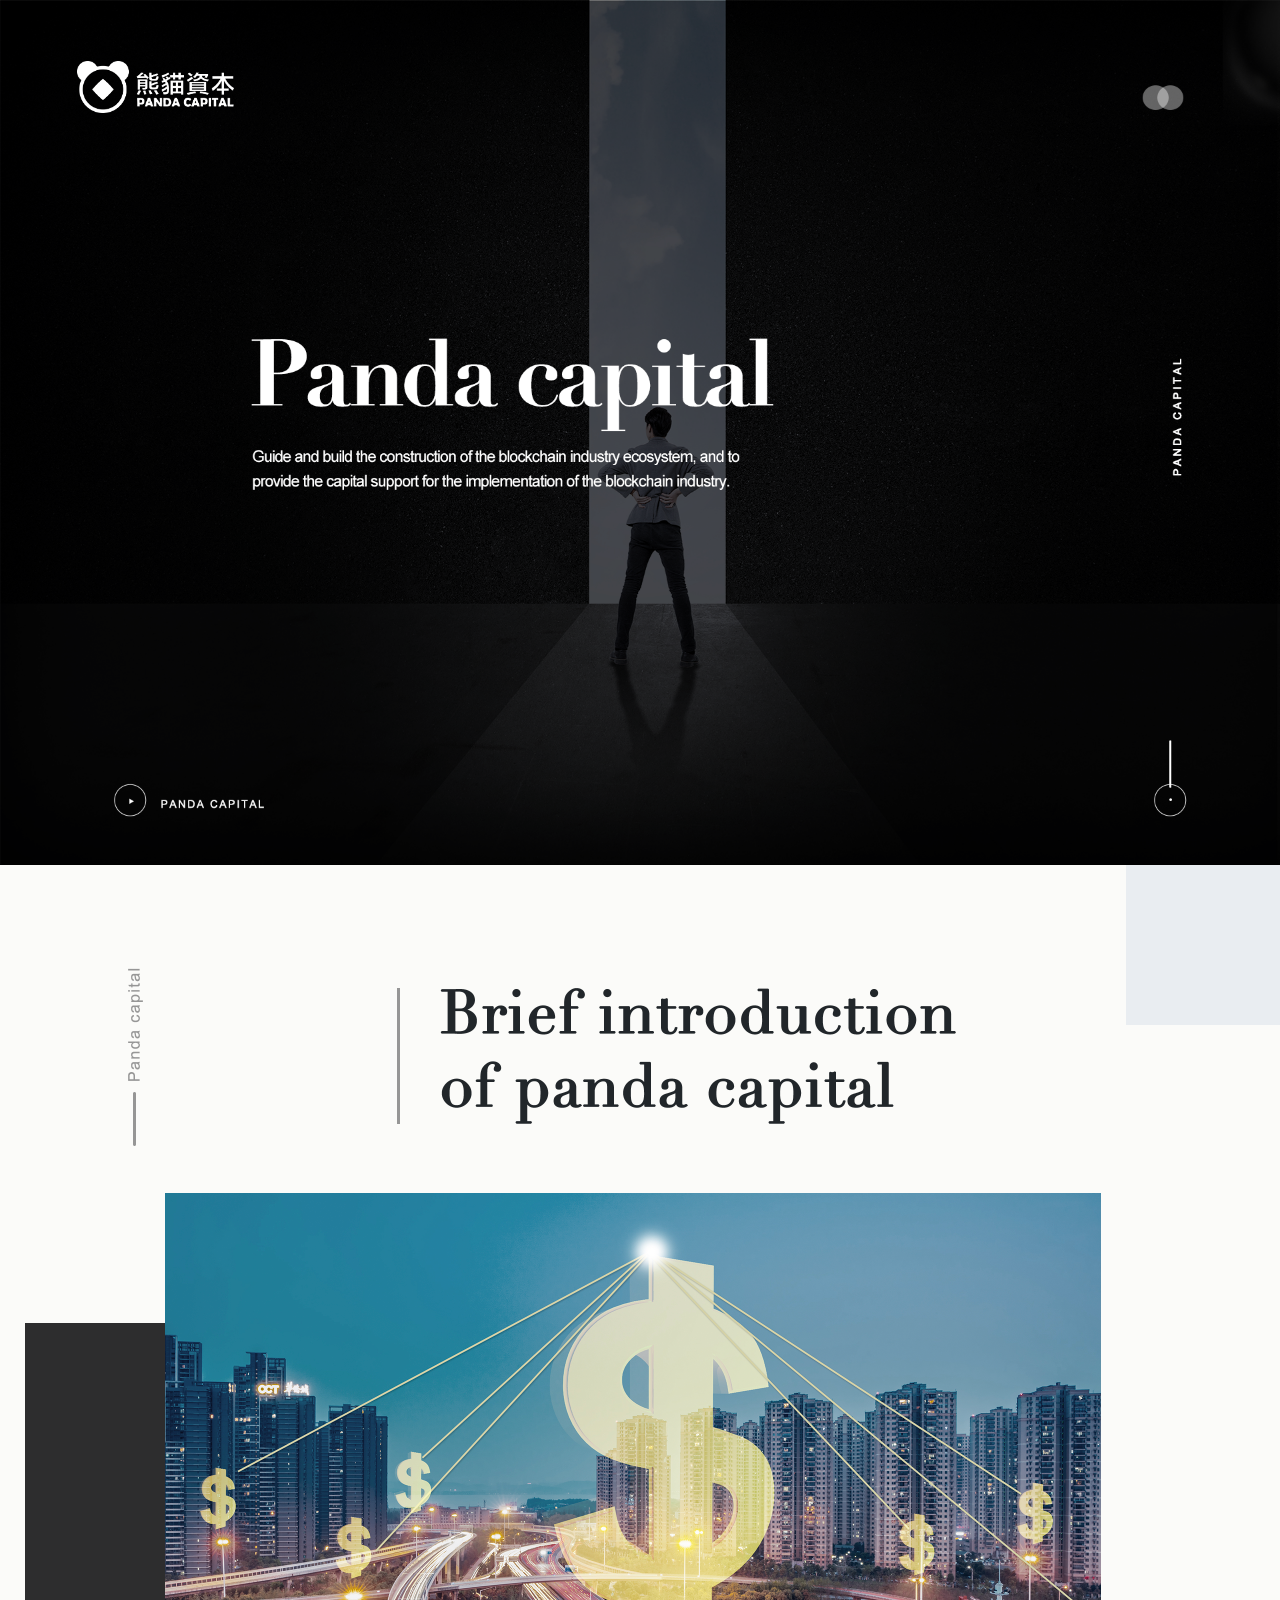
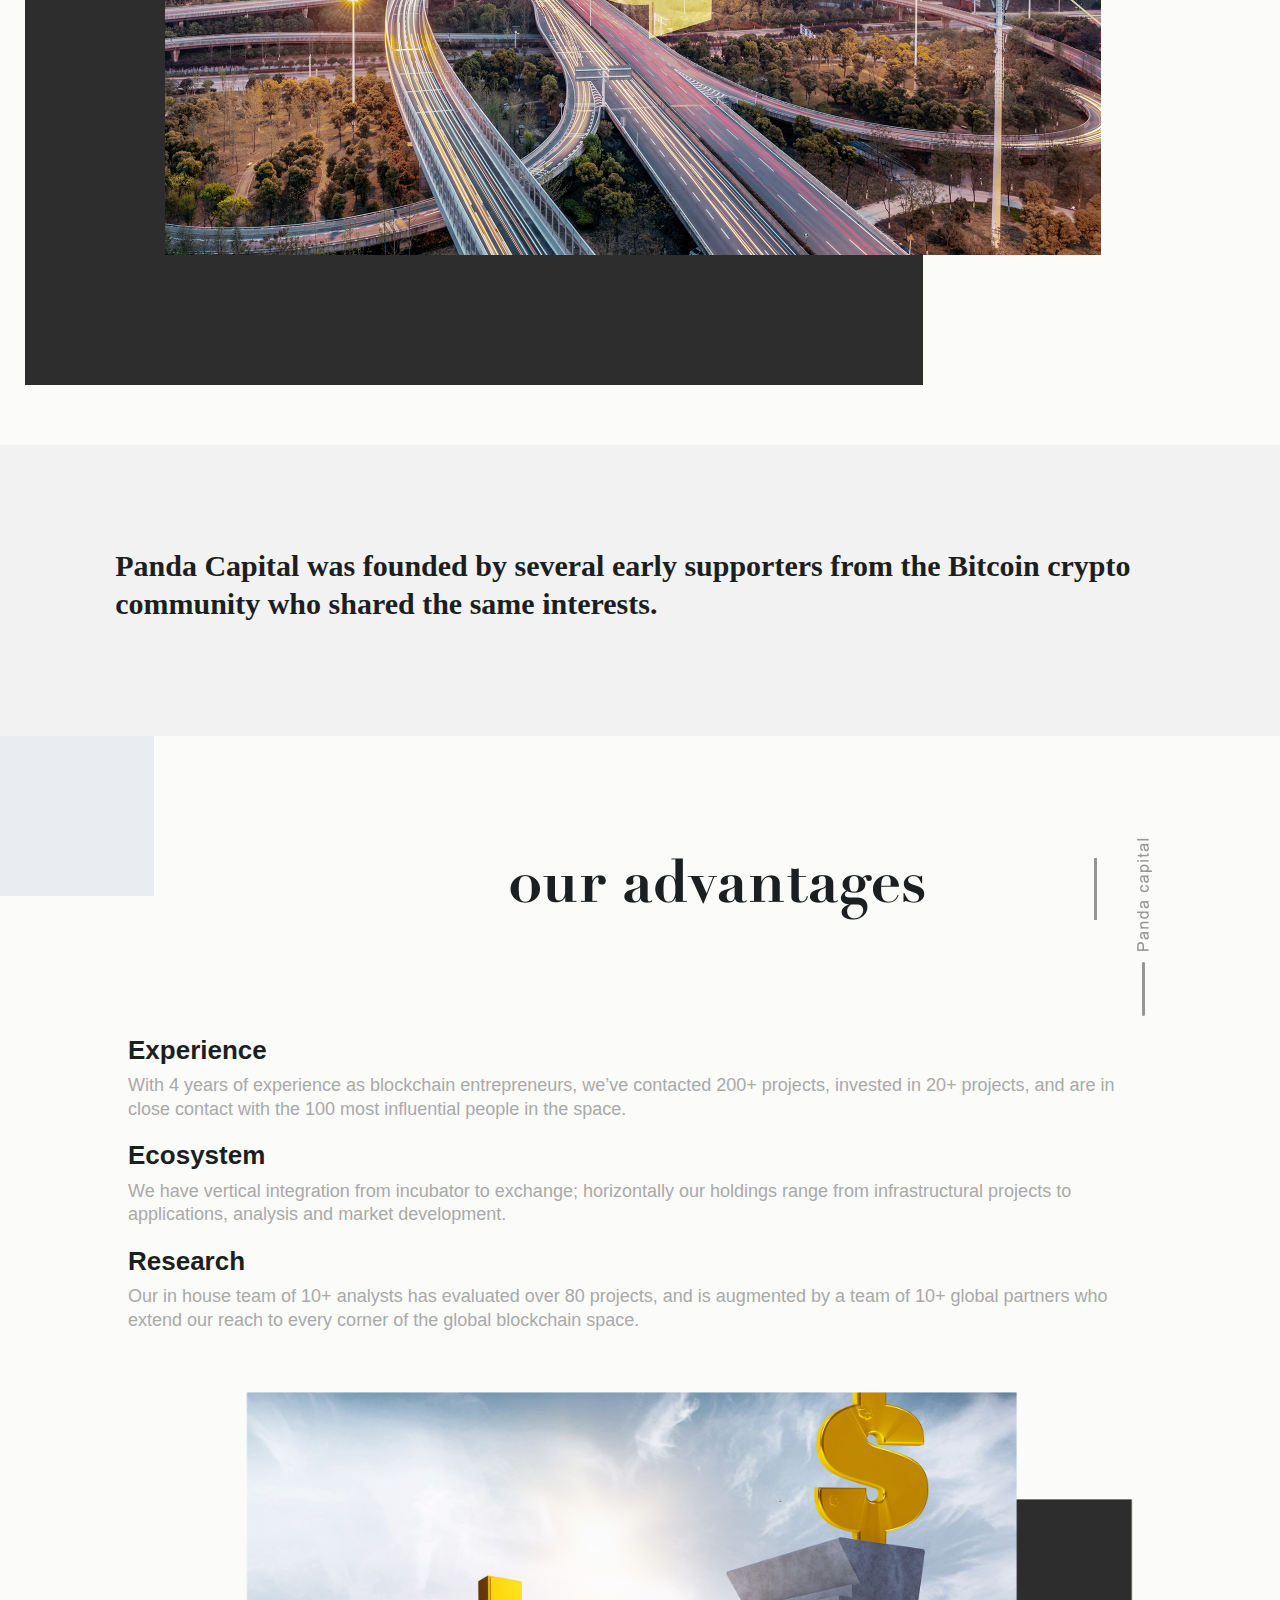
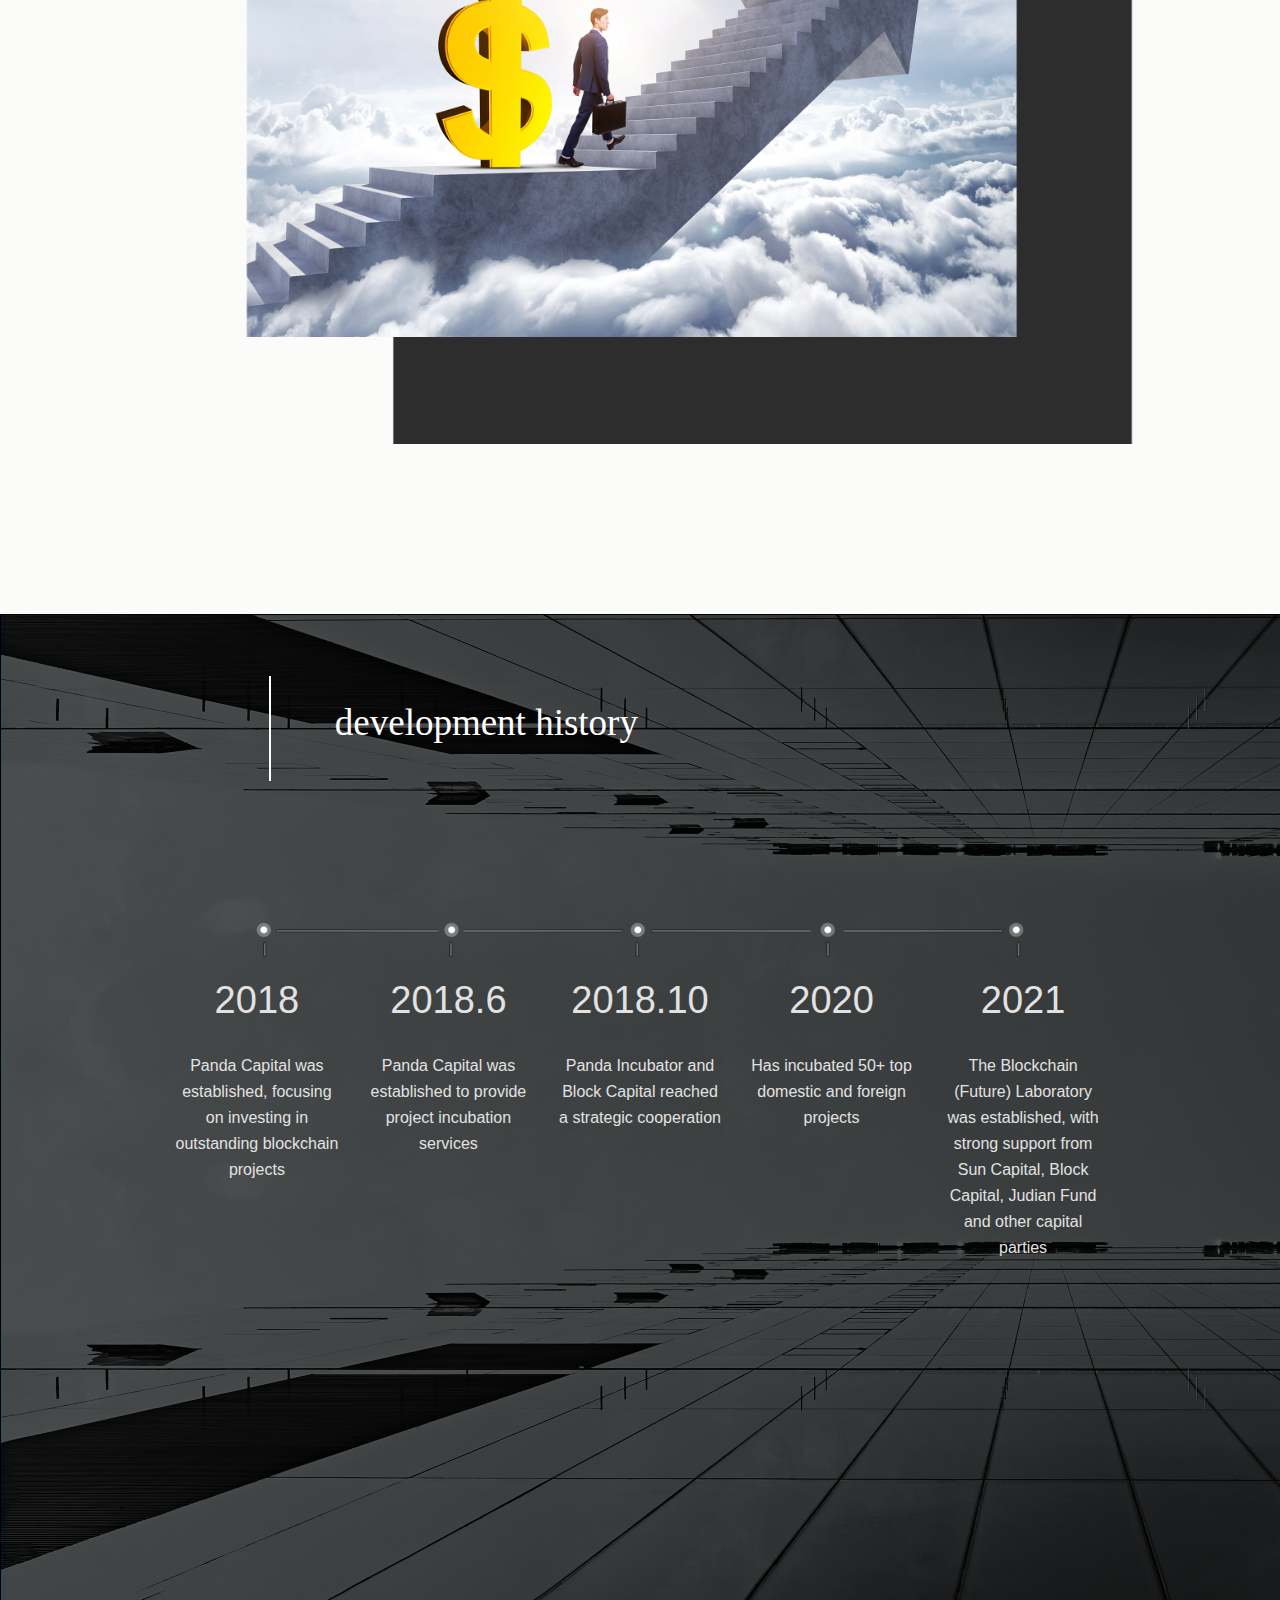
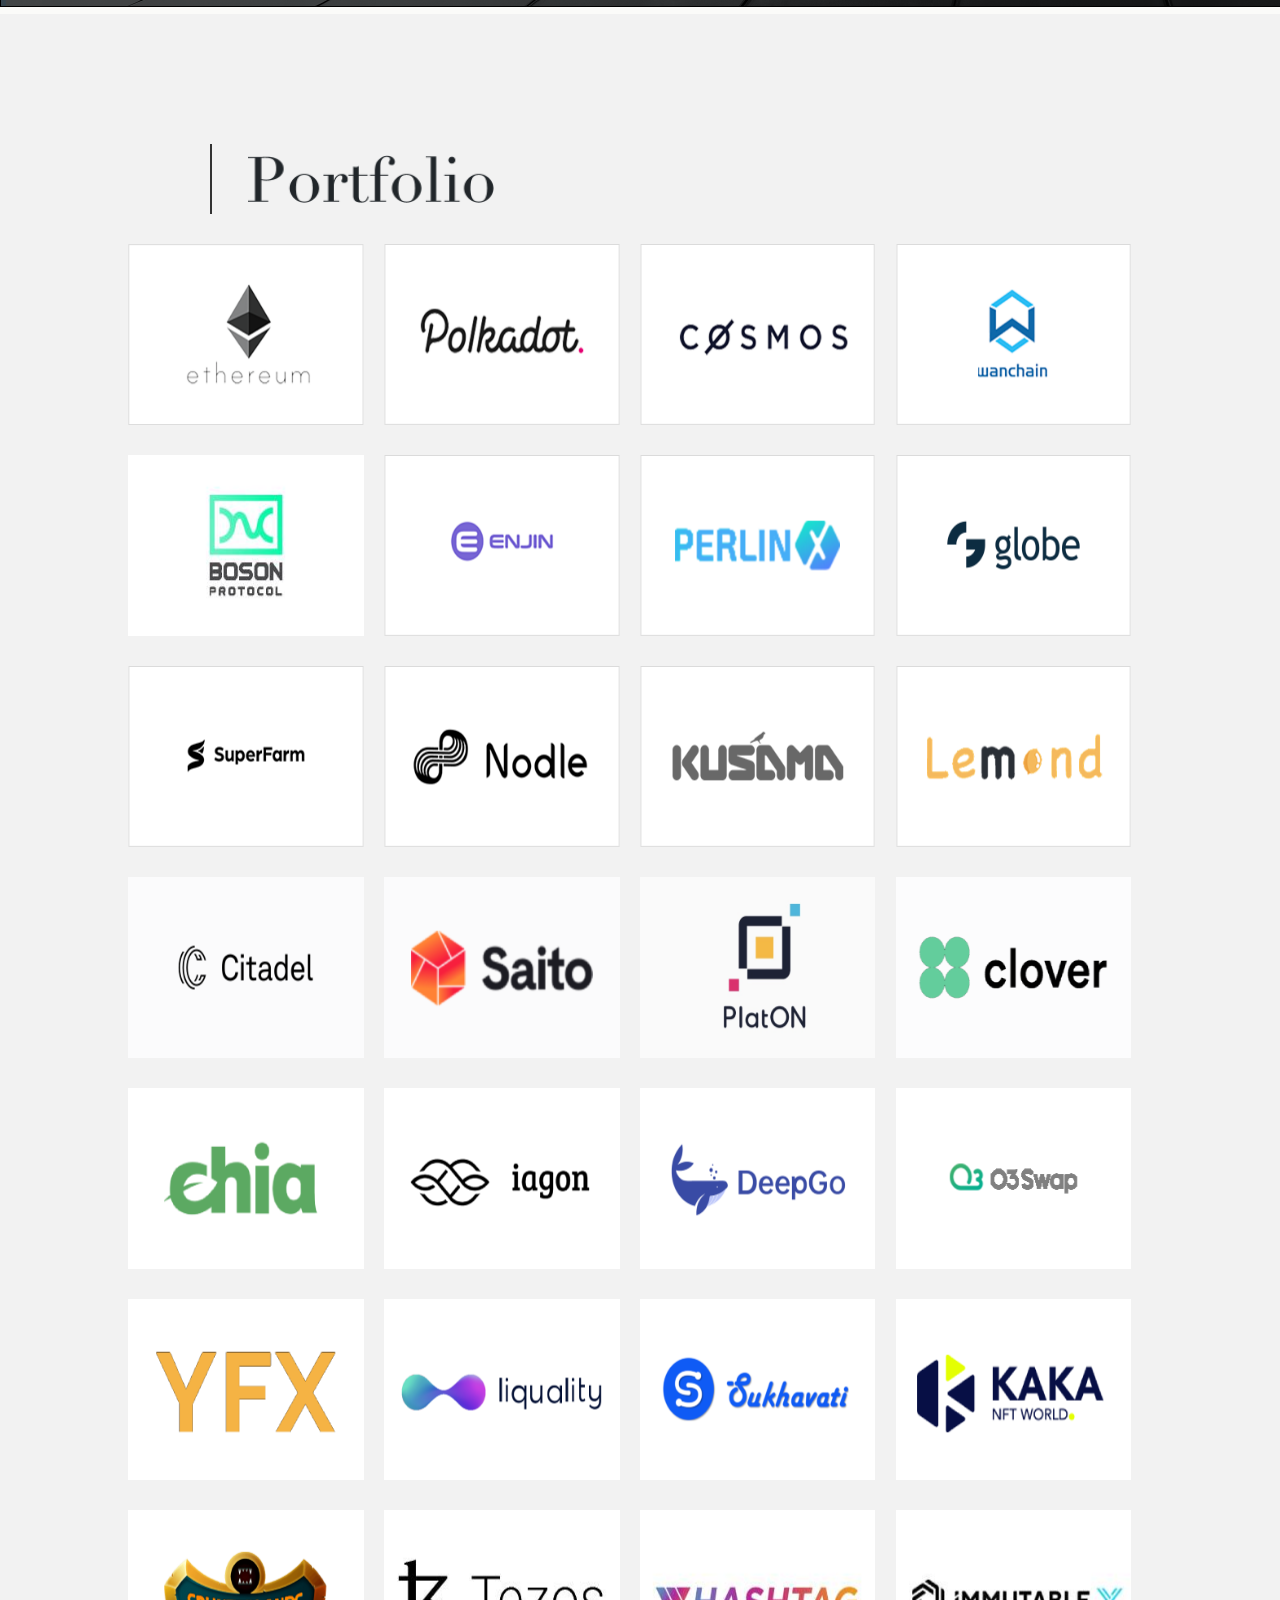
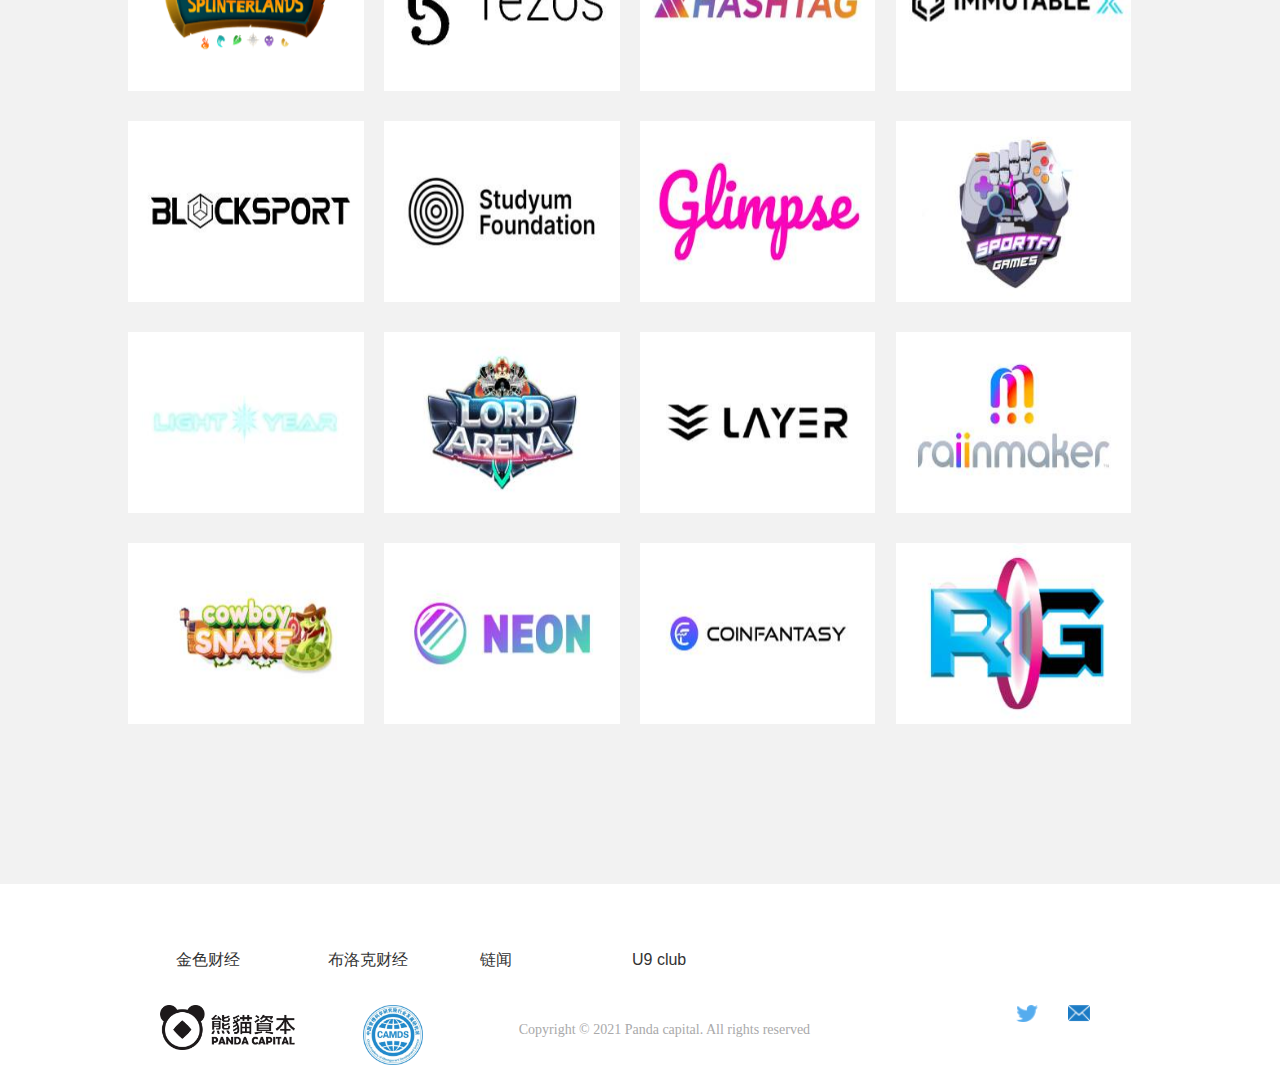
==== commit e342ea81: "rg and fantasy logo upload" ====
--- a/index.html
+++ b/index.html
@@ -1017,6 +1017,16 @@
                             <img src="./img/neon.jpg" alt="">
                         </a>
                     </div>
+                    <div class="index_fire_zong_right_list am-fl">
+                        <a href="https://www.coinfantasy.io/" target="_blank">
+                            <img src="./img/fantasy.jpg" alt="">
+                        </a>
+                    </div>
+                    <div class="index_fire_zong_right_list am-fl">
+                        <a href="https://rmg.io/" target="_blank">
+                            <img src="./img/rg.jpg" alt="">
+                        </a>
+                    </div>
                     
                 </div>
             </div>
@@ -1141,6 +1151,12 @@
                 </div>
                 <div class="index_fire_wap_middle_block am-fl">
                     <img src="./img/wap_img/neon.png" alt="">
+                </div>
+                <div class="index_fire_wap_middle_block am-fl">
+                    <img src="./img/wap_img/fantasy.png" alt="">
+                </div>
+                <div class="index_fire_wap_middle_block am-fl">
+                    <img src="./img/wap_img/rg.png" alt="">
                 </div>
             </div>
         </div>
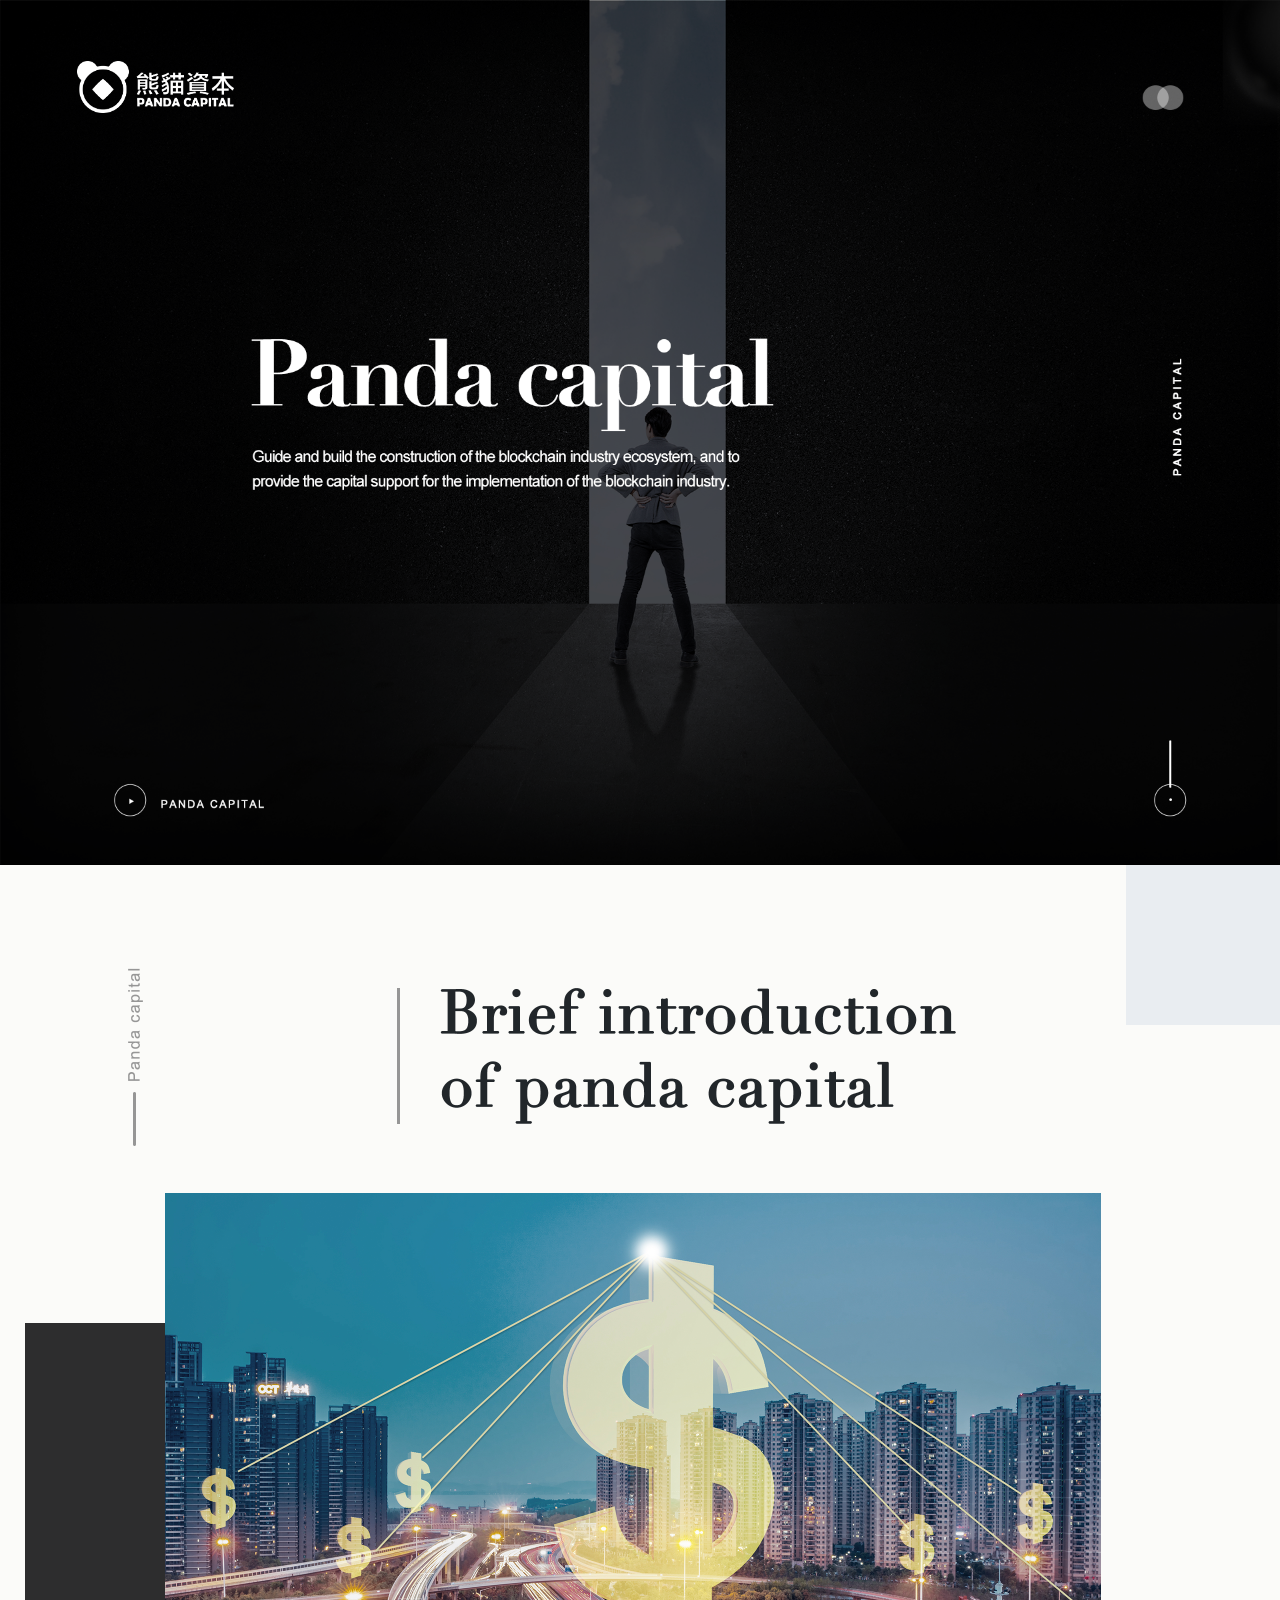
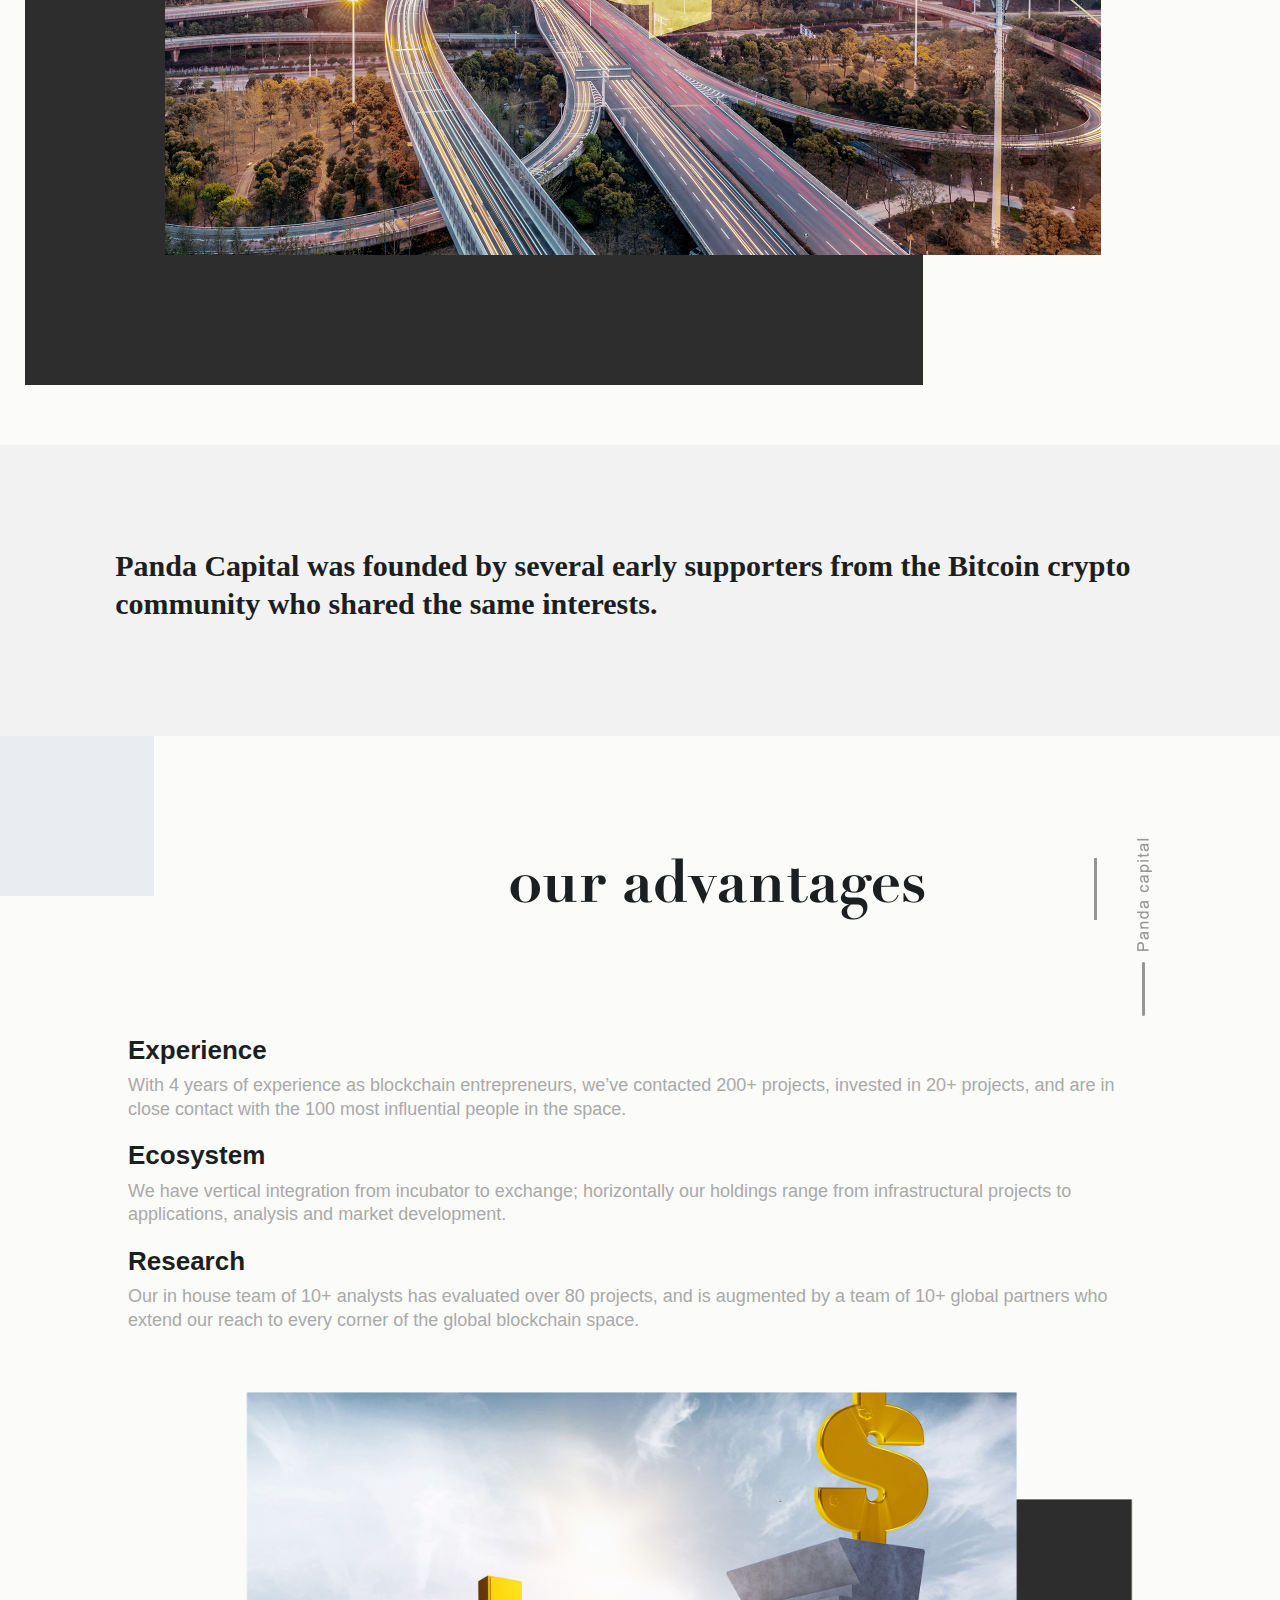
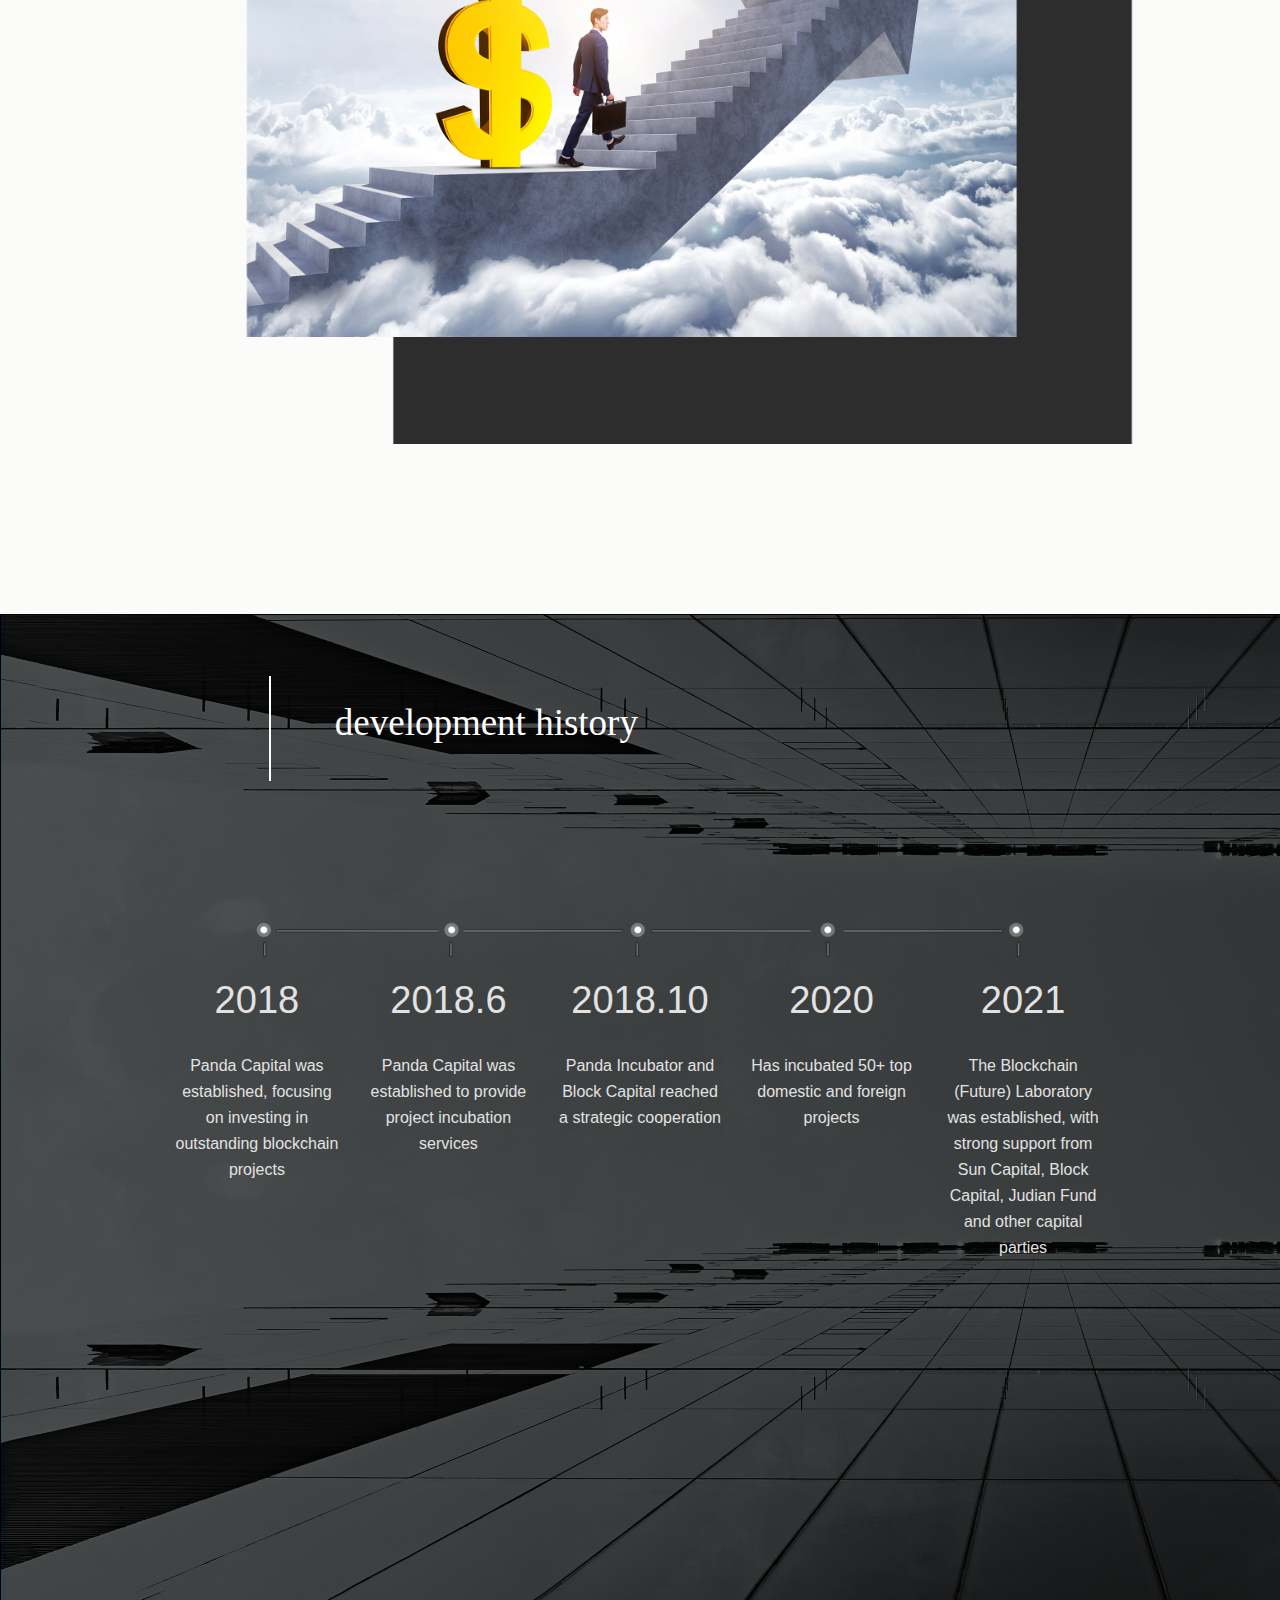
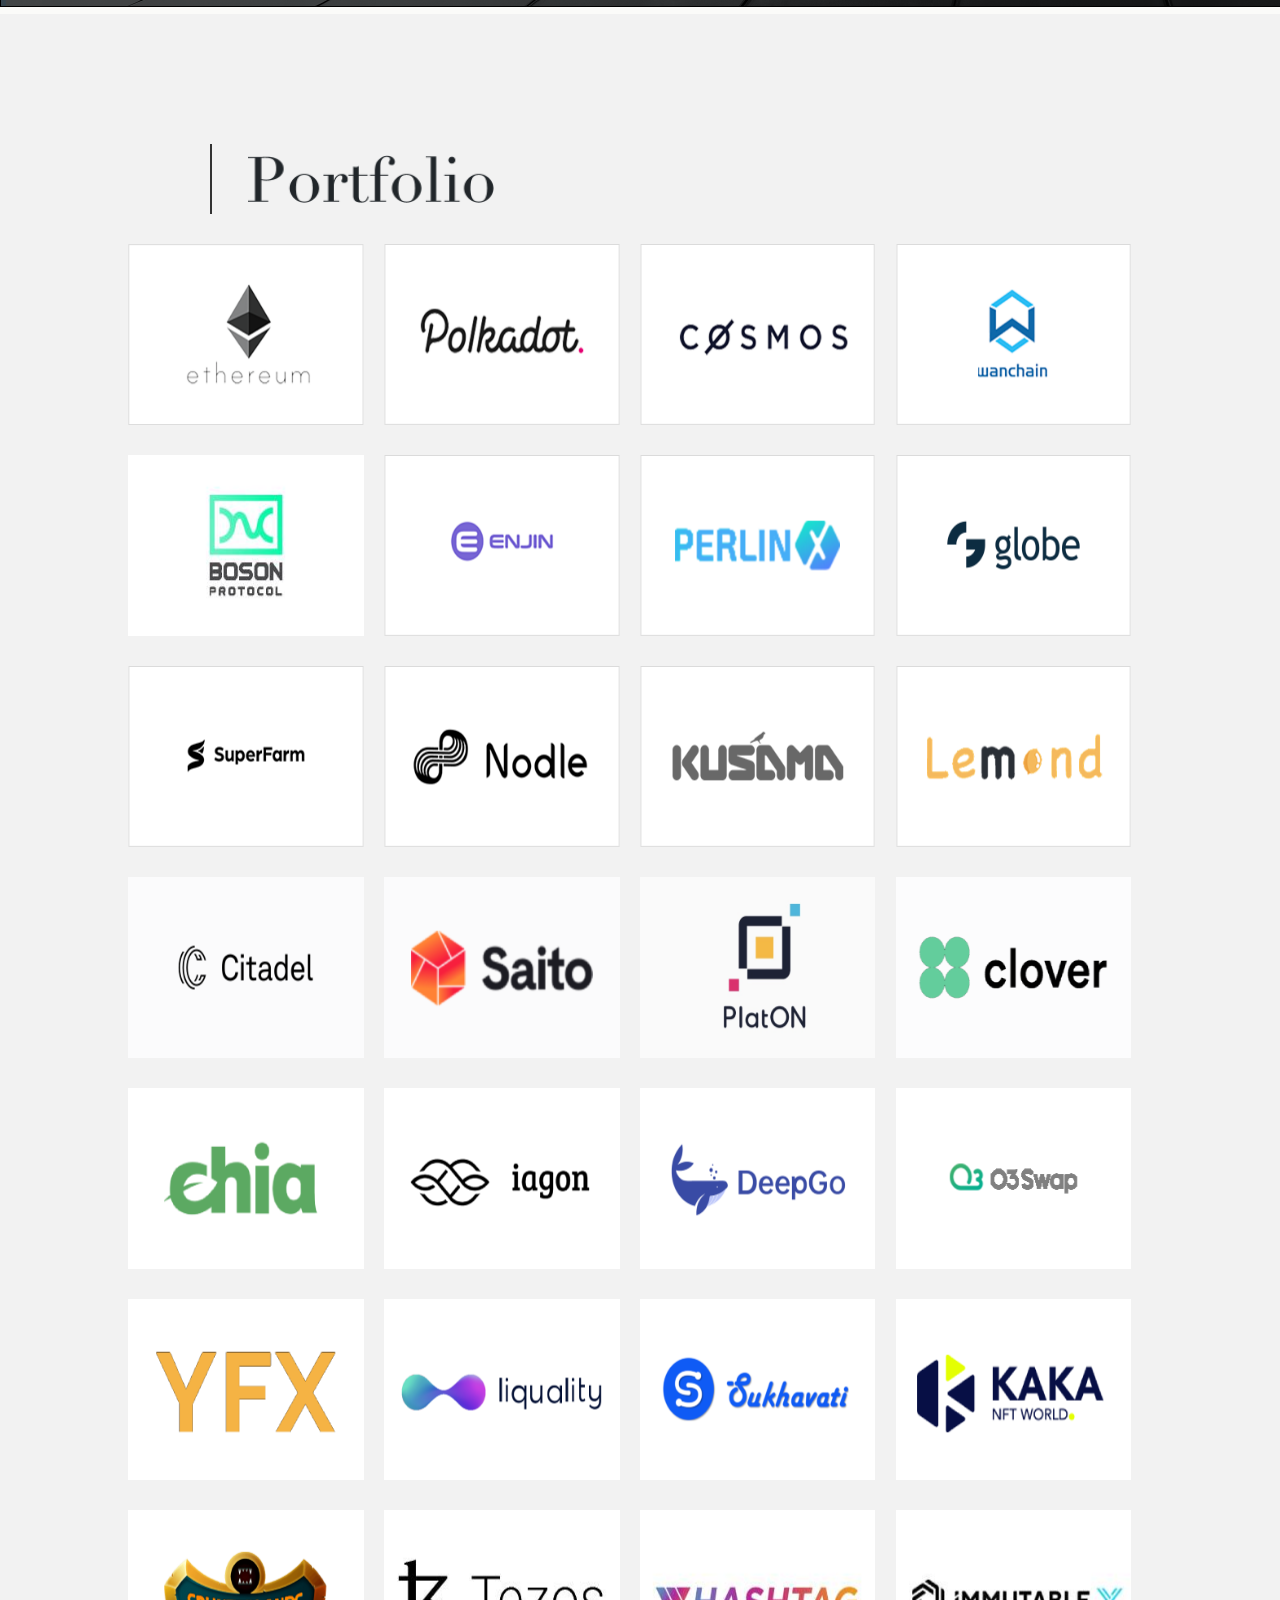
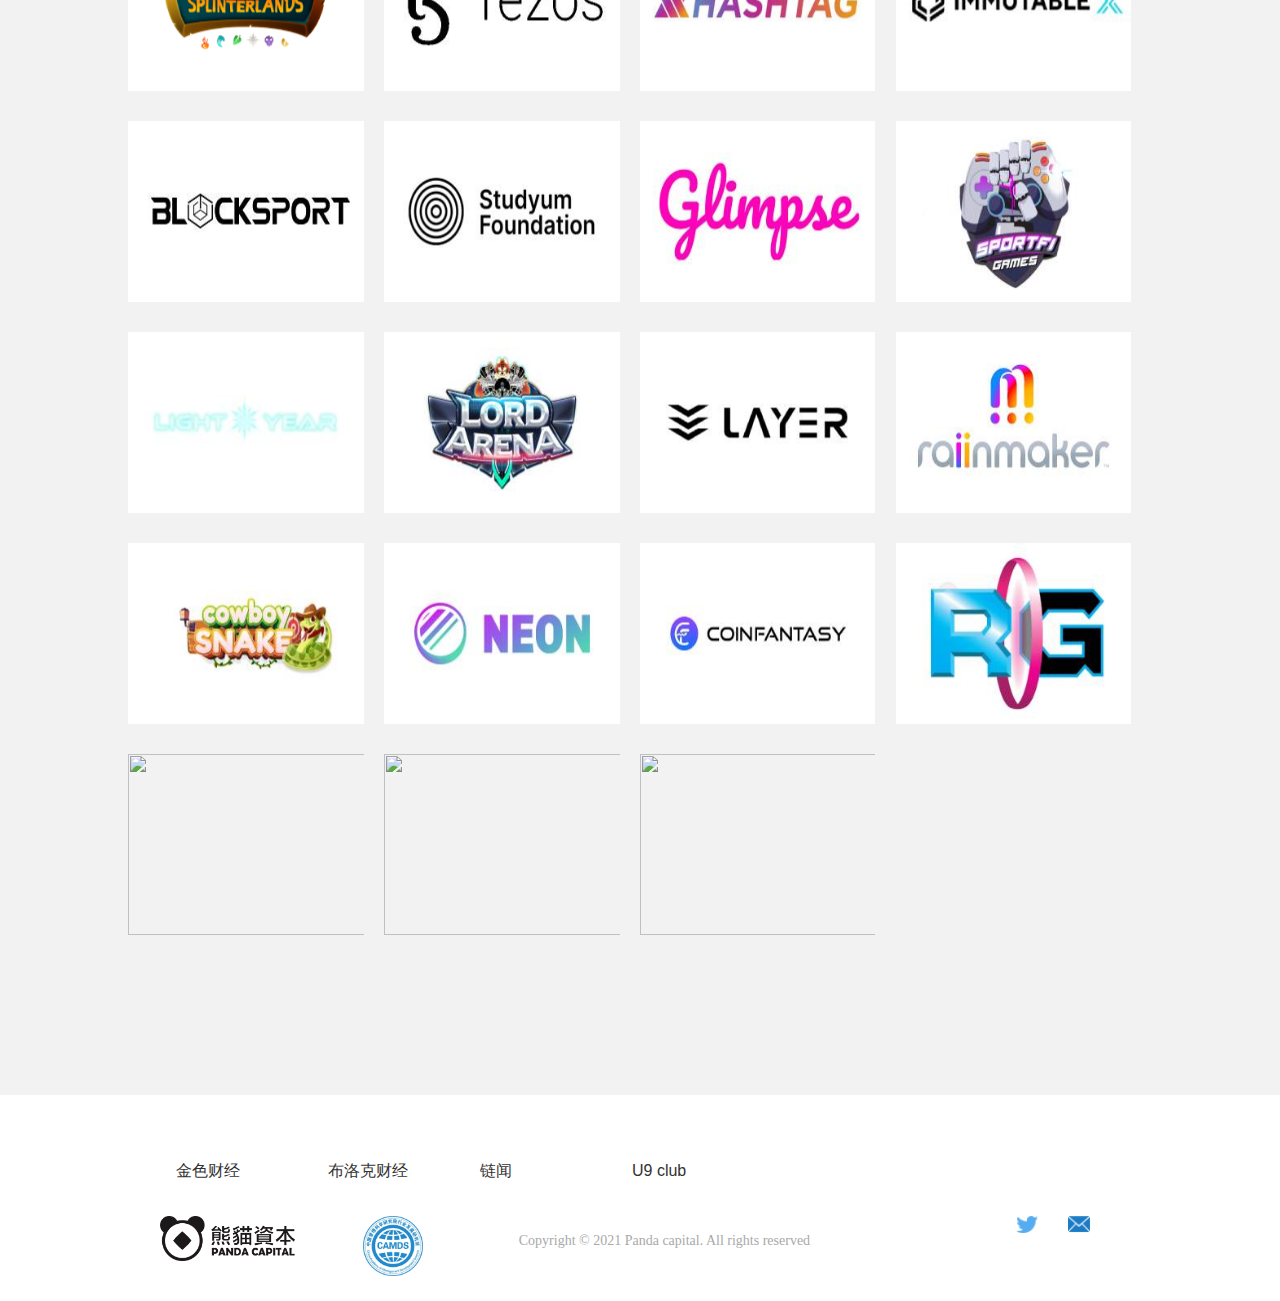
==== commit c37c0cfb: "add hill and cherry and spark logo" ====
--- a/index.html
+++ b/index.html
@@ -1027,6 +1027,21 @@
                             <img src="./img/rg.jpg" alt="">
                         </a>
                     </div>
+                    <div class="index_fire_zong_right_list am-fl">
+                        <a href="https://hillstone.finance" target="_blank">
+                            <img src="./img/hill.jpg" alt="">
+                        </a>
+                    </div>
+                    <div class="index_fire_zong_right_list am-fl">
+                        <a href="https://www.cherry.network/" target="_blank">
+                            <img src="./img/cherry.jpg" alt="">
+                        </a>
+                    </div>
+                    <div class="index_fire_zong_right_list am-fl">
+                        <a href="https://www.firework.games/SparkEra" target="_blank">
+                            <img src="./img/spark.jpg" alt="">
+                        </a>
+                    </div>
                     
                 </div>
             </div>
@@ -1157,6 +1172,15 @@
                 </div>
                 <div class="index_fire_wap_middle_block am-fl">
                     <img src="./img/wap_img/rg.png" alt="">
+                </div>
+                <div class="index_fire_wap_middle_block am-fl">
+                    <img src="./img/wap_img/hill.png" alt="">
+                </div>
+                <div class="index_fire_wap_middle_block am-fl">
+                    <img src="./img/wap_img/cherry.png" alt="">
+                </div>
+                <div class="index_fire_wap_middle_block am-fl">
+                    <img src="./img/wap_img/spark.png" alt="">
                 </div>
             </div>
         </div>
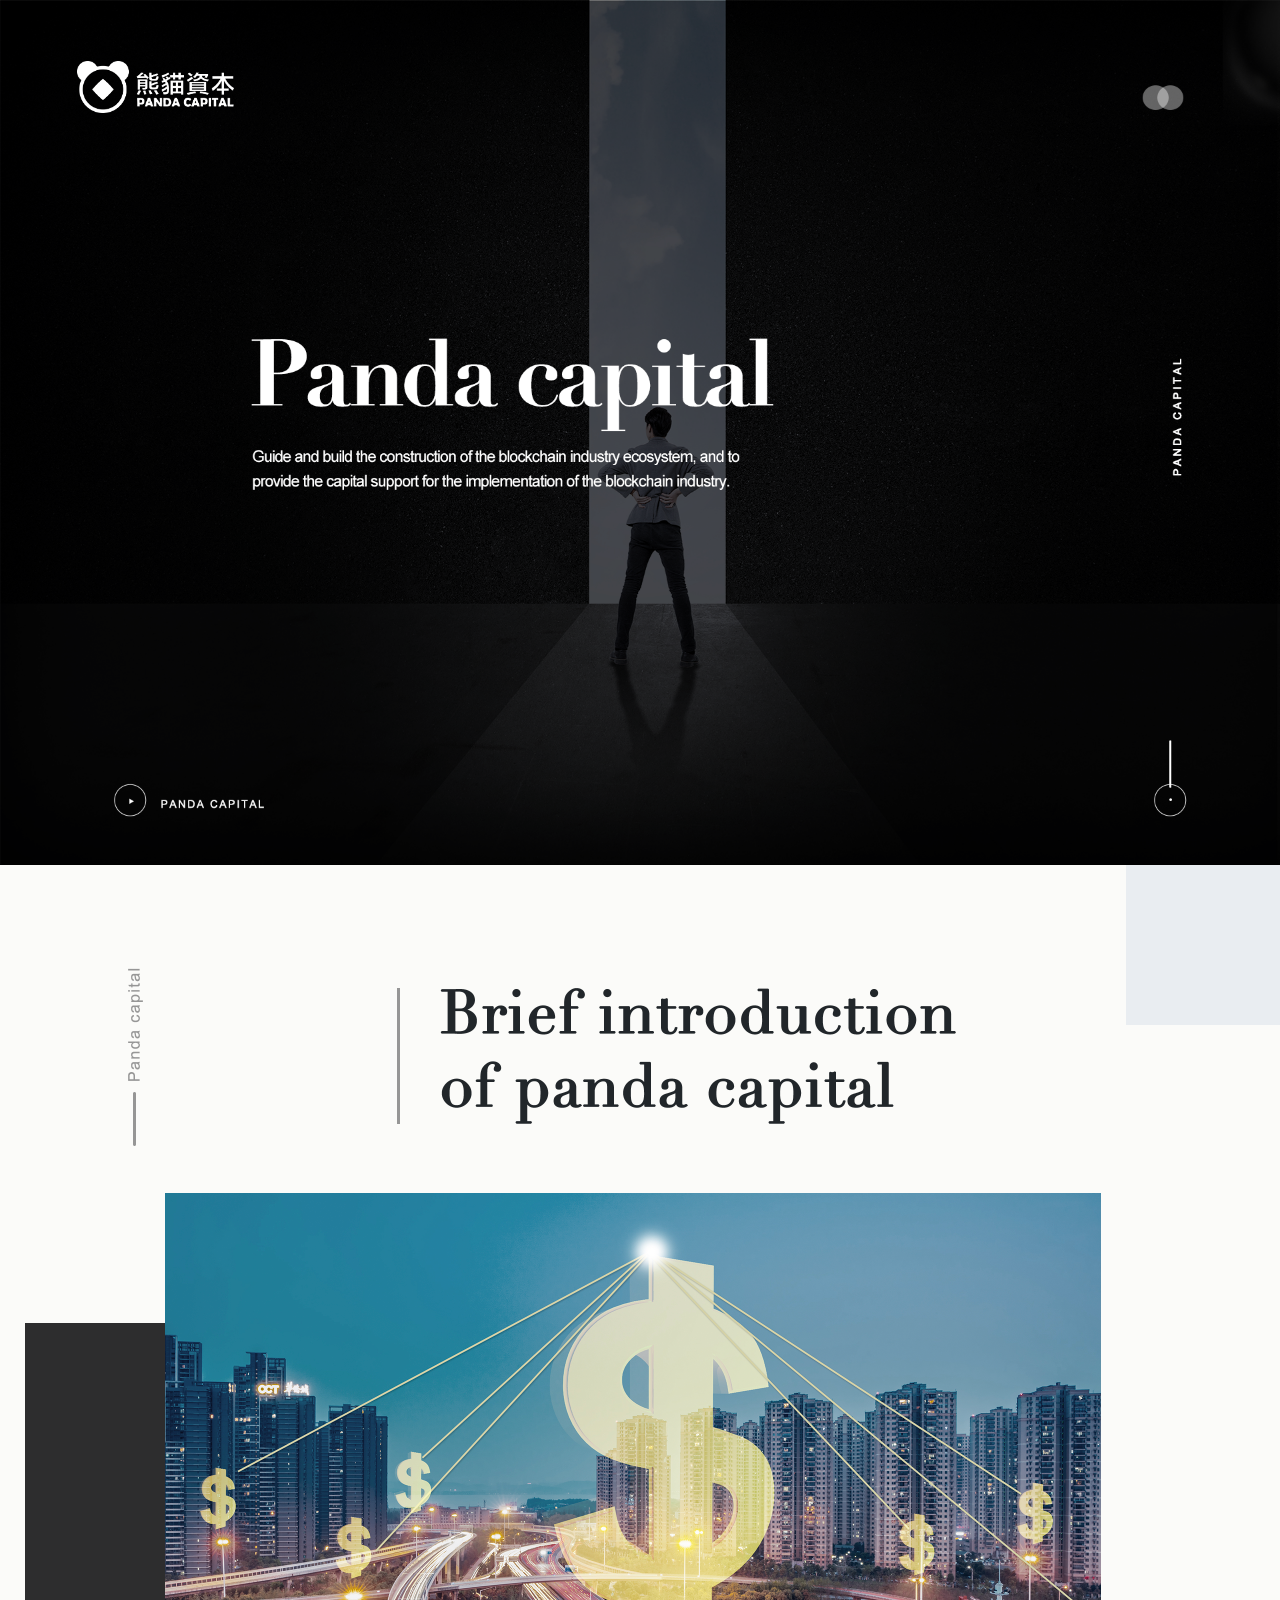
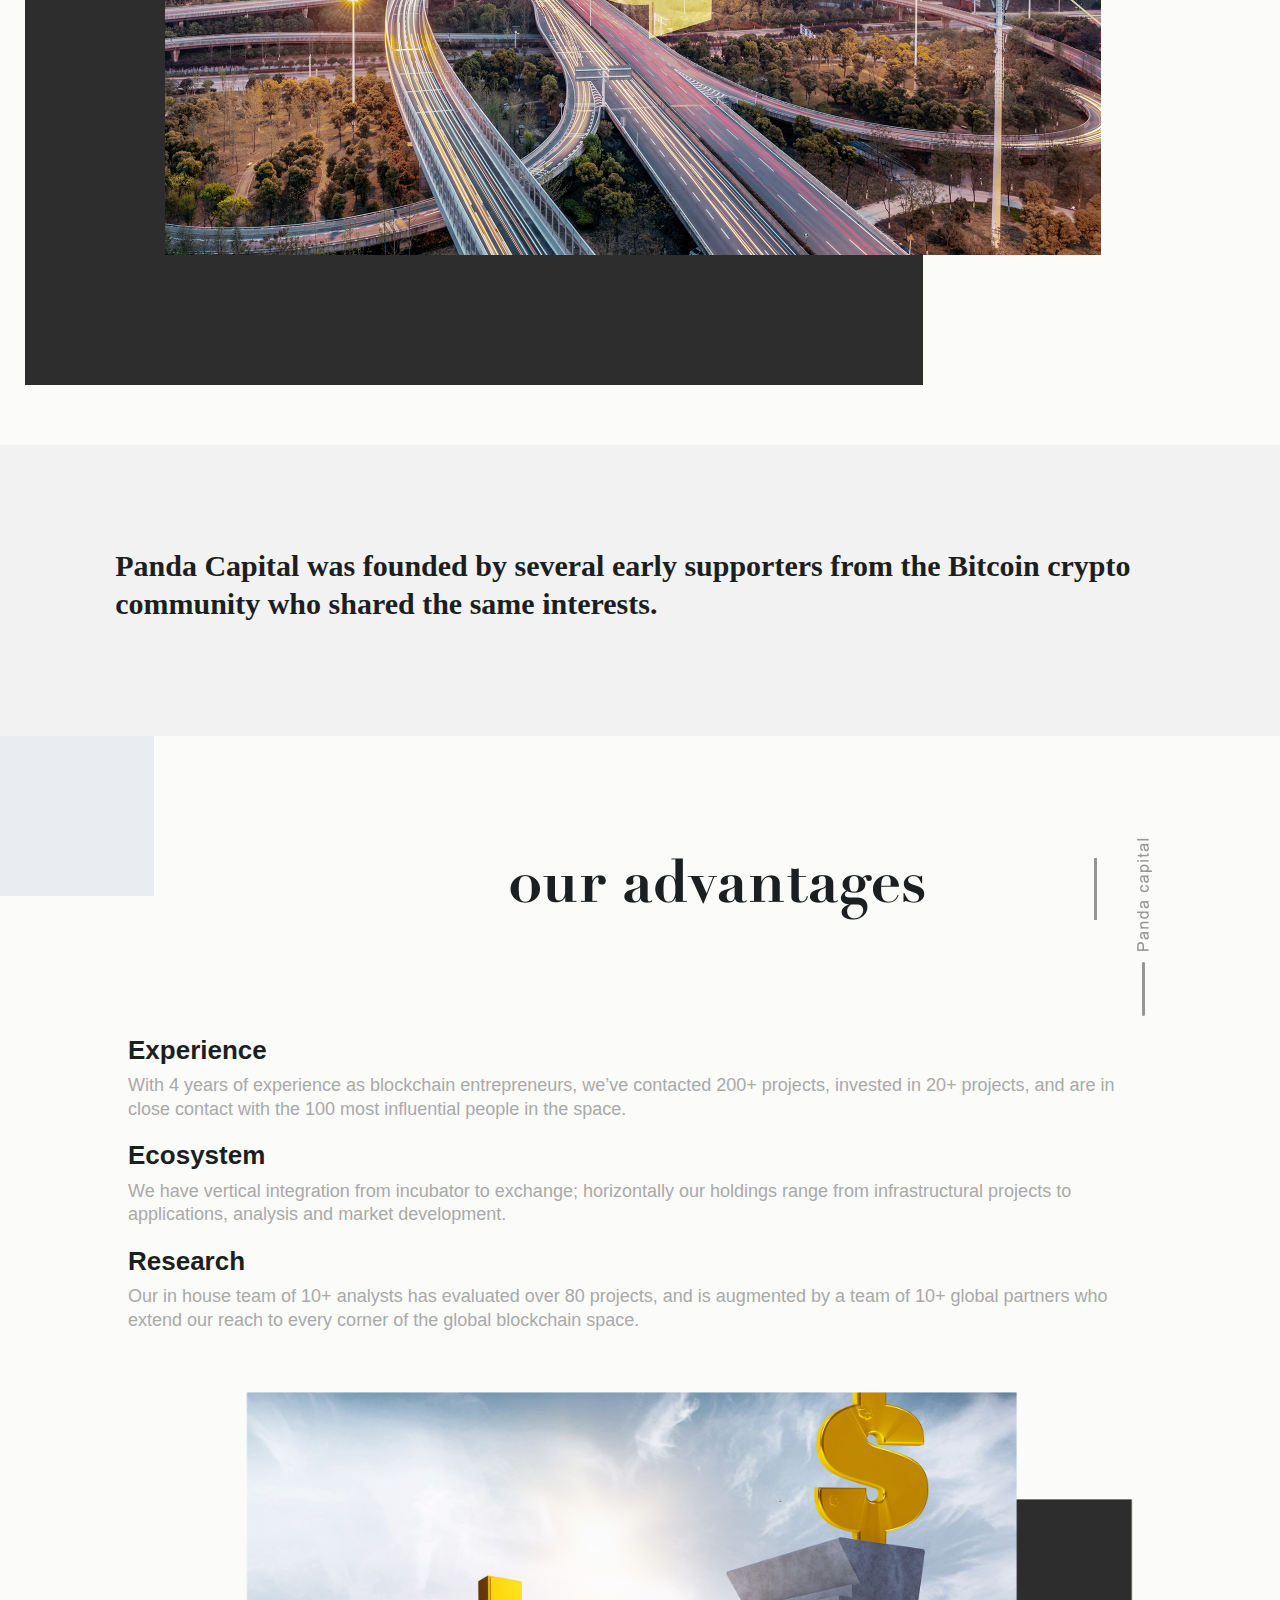
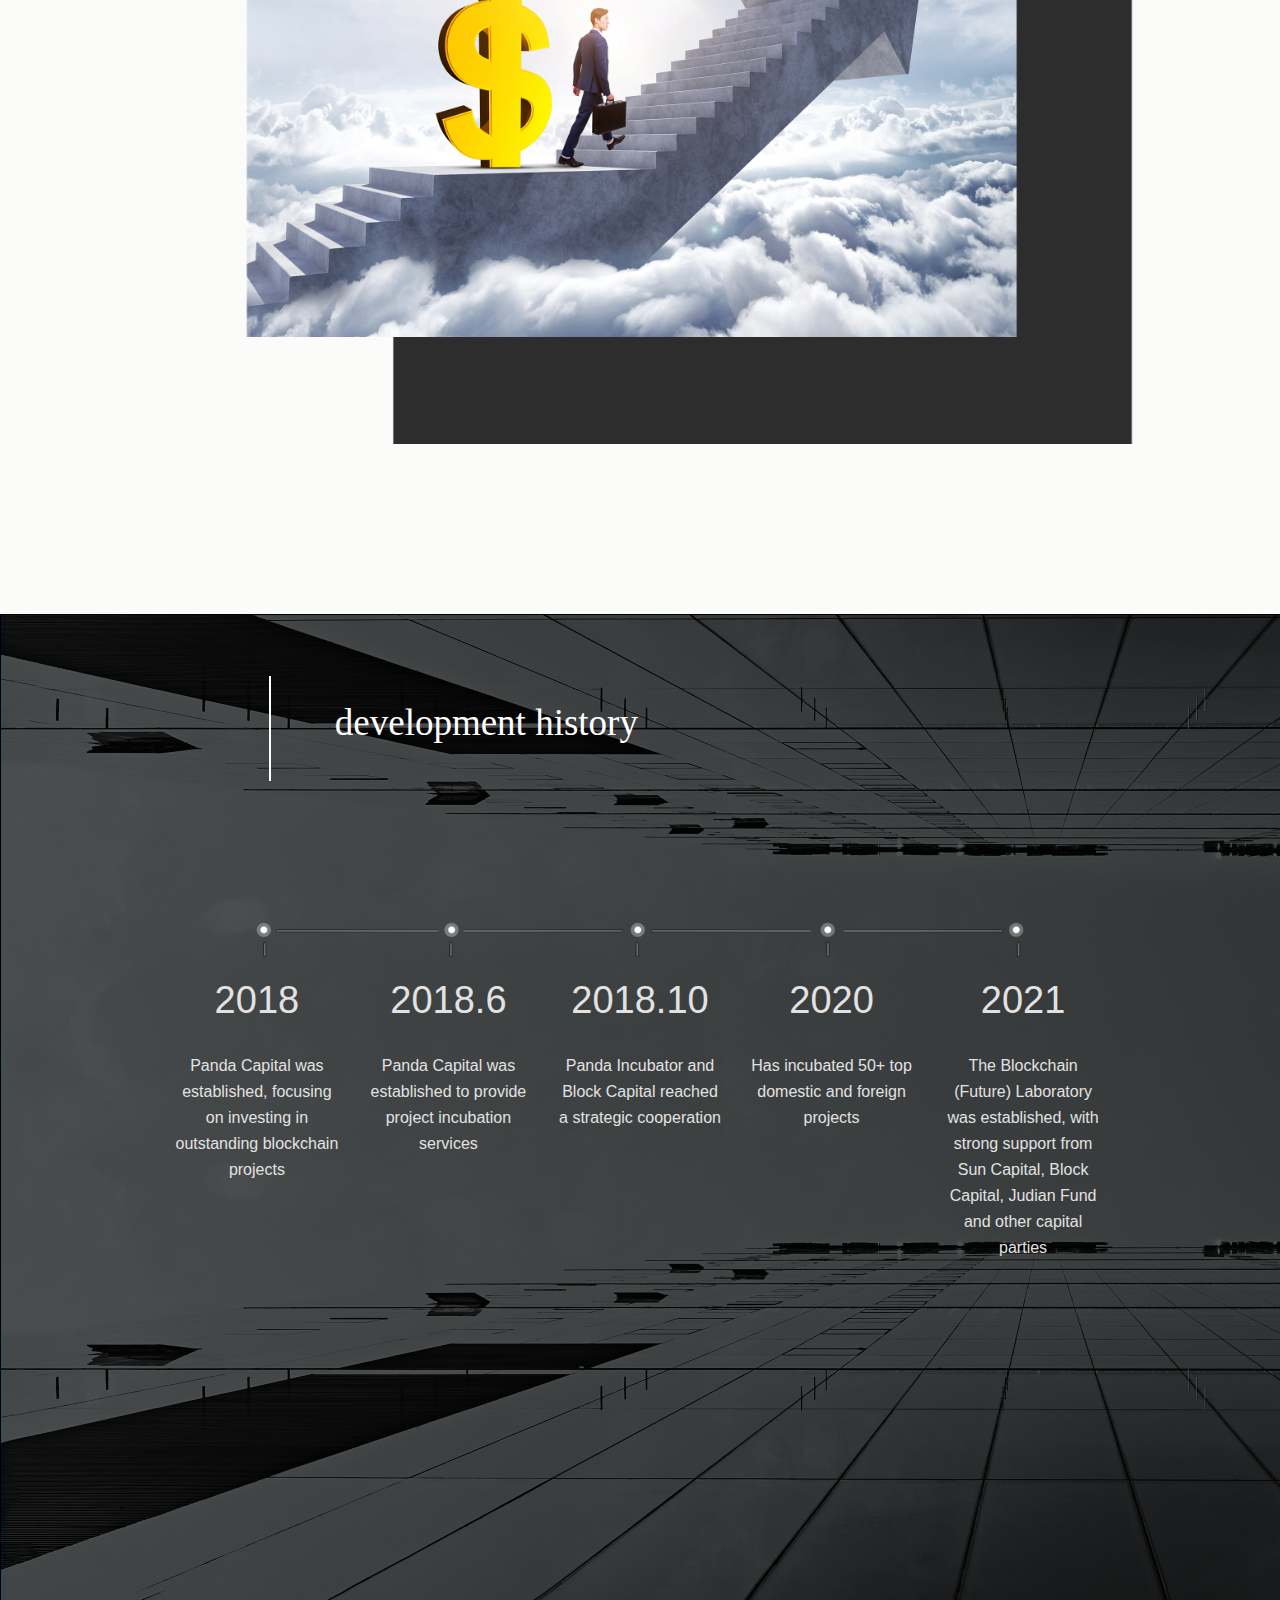
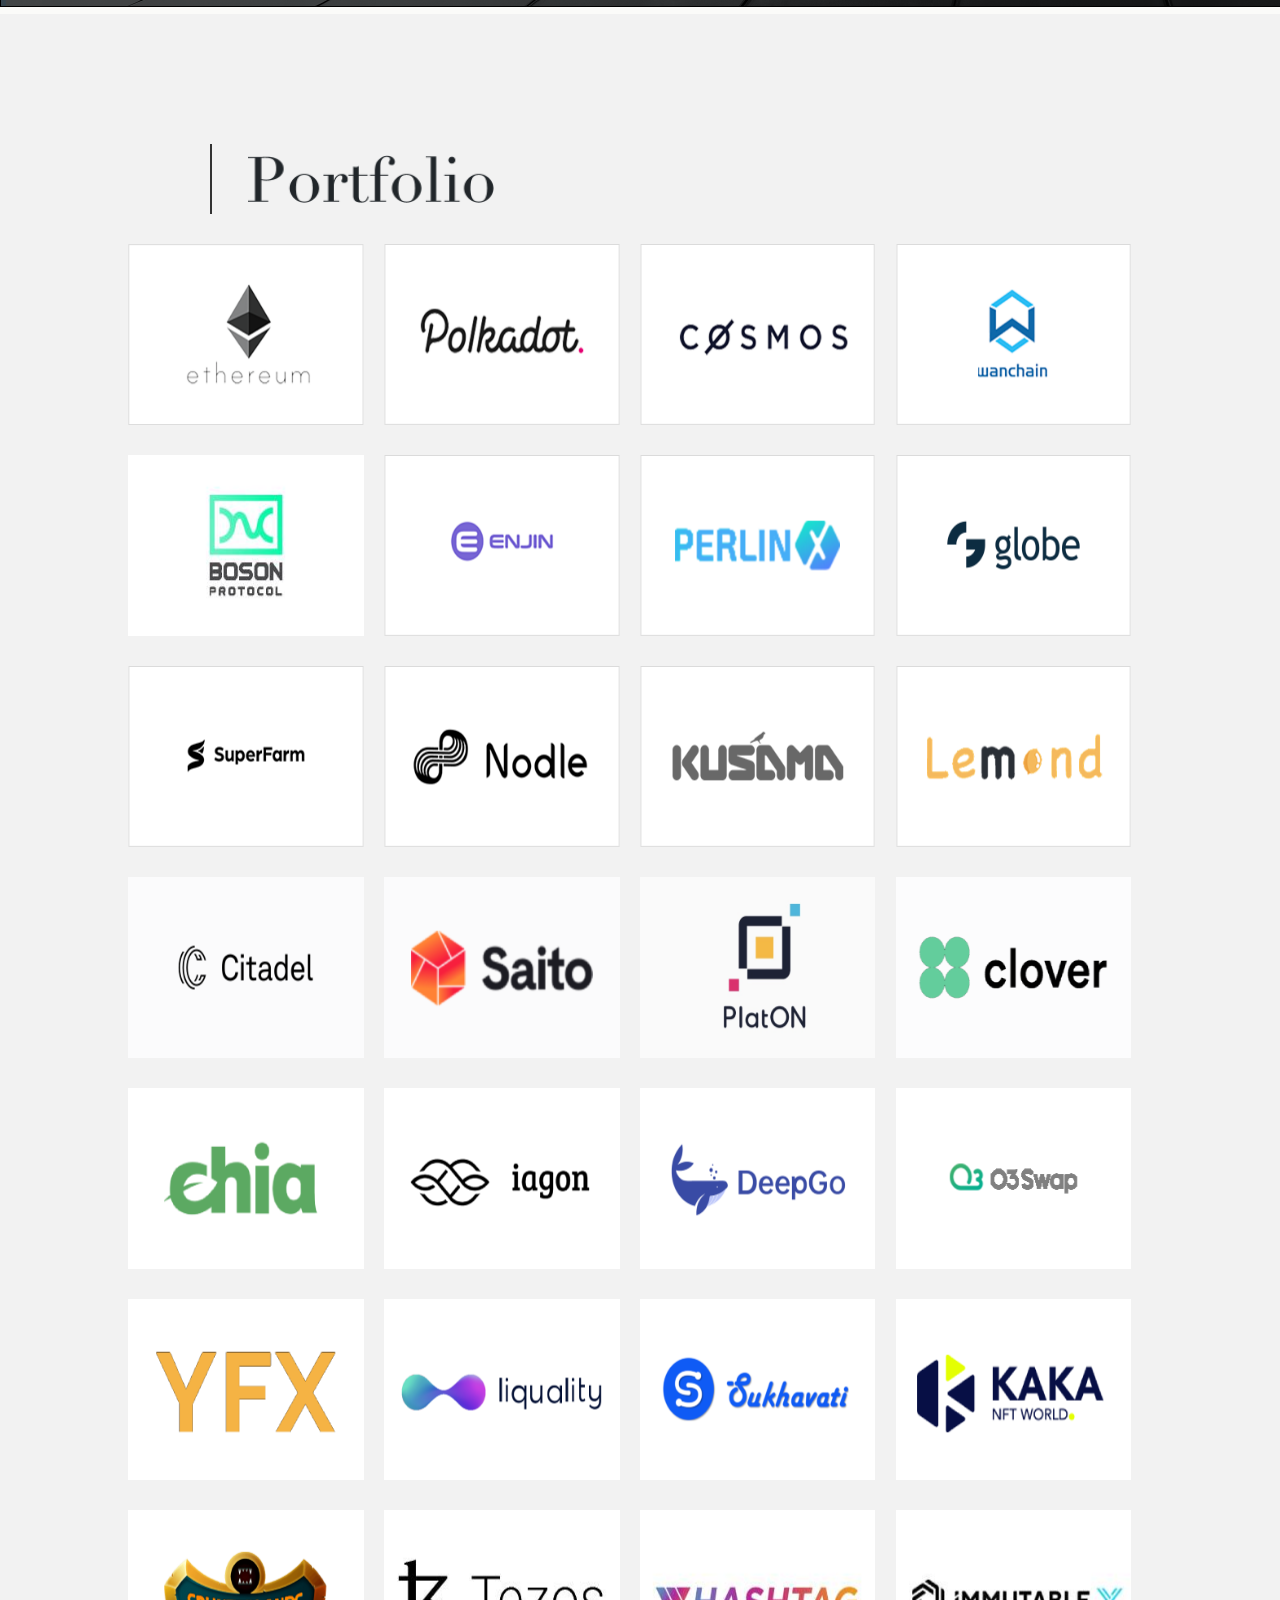
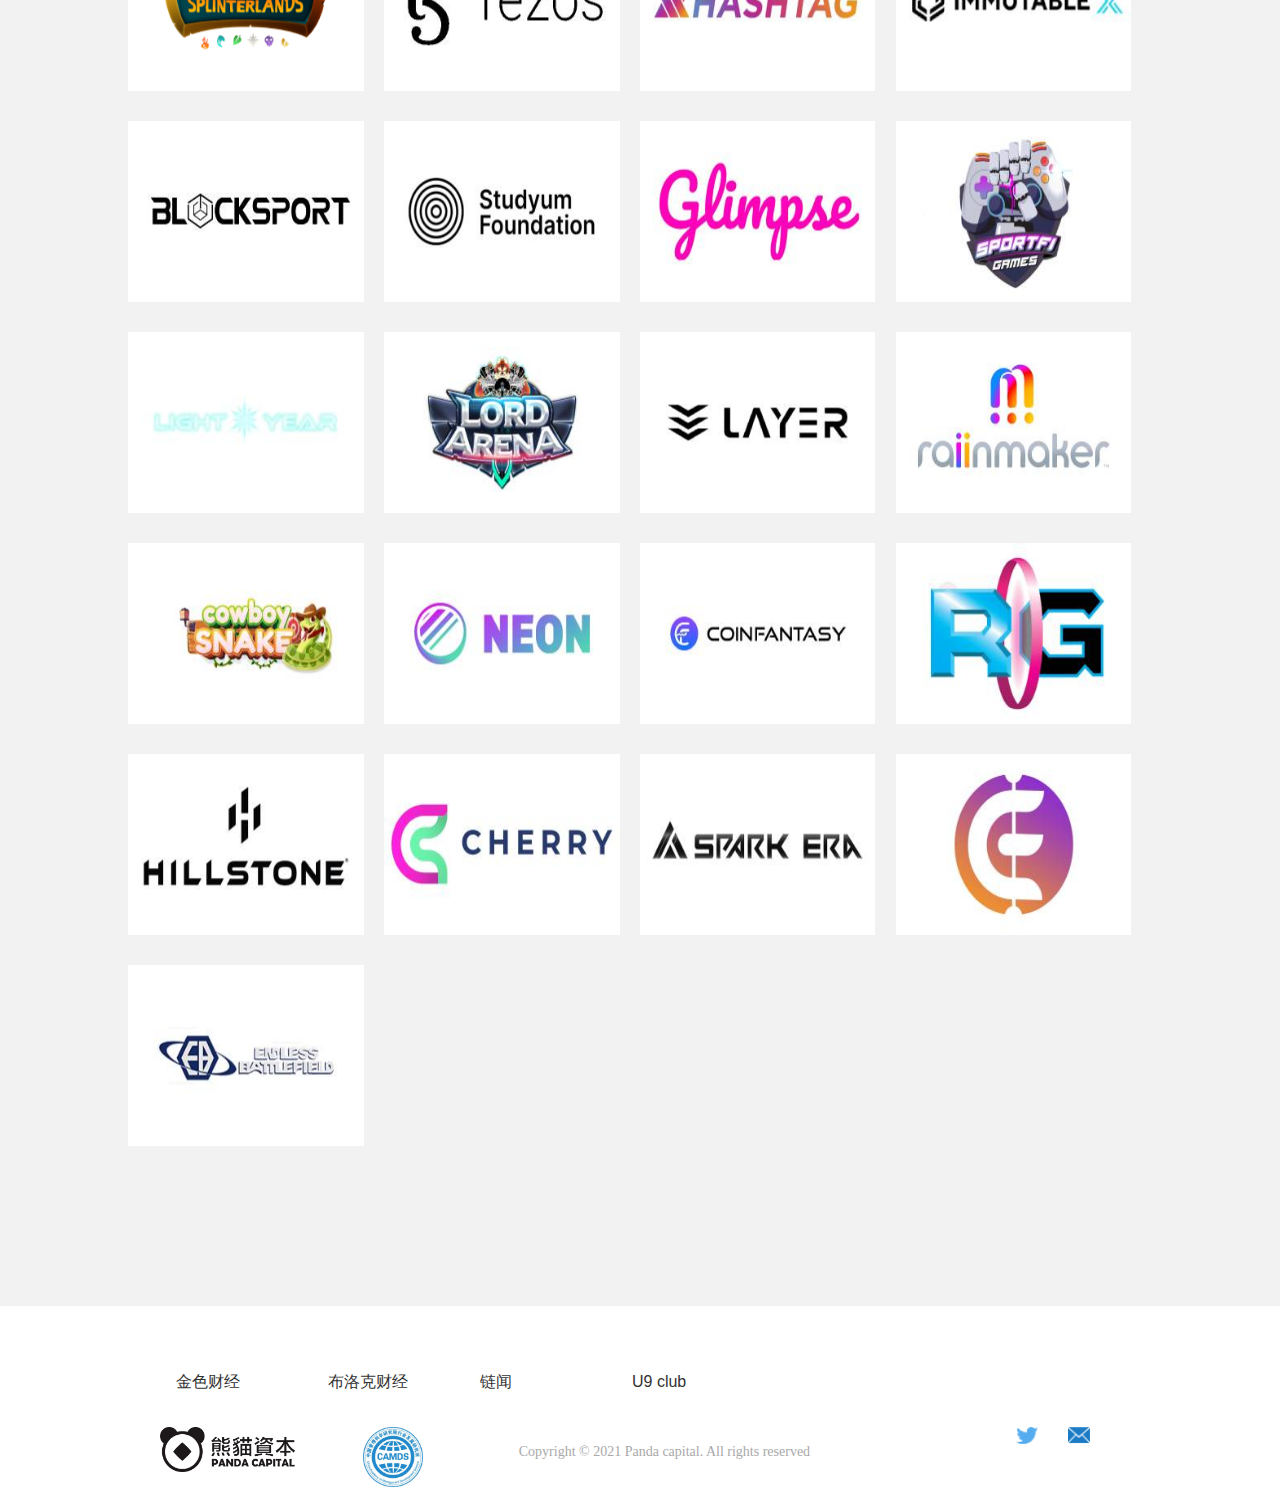
==== commit f365b536: "add exip and endless logo" ====
--- a/index.html
+++ b/index.html
@@ -1042,6 +1042,16 @@
                             <img src="./img/spark.jpg" alt="">
                         </a>
                     </div>
+                    <div class="index_fire_zong_right_list am-fl">
+                        <a href="https://exip.live/" target="_blank">
+                            <img src="./img/ex.jpg" alt="">
+                        </a>
+                    </div>
+                    <div class="index_fire_zong_right_list am-fl">
+                        <a href="https://ebgame.io/" target="_blank">
+                            <img src="./img/end.jpg" alt="">
+                        </a>
+                    </div>
                     
                 </div>
             </div>
@@ -1181,6 +1191,12 @@
                 </div>
                 <div class="index_fire_wap_middle_block am-fl">
                     <img src="./img/wap_img/spark.png" alt="">
+                </div>
+                <div class="index_fire_wap_middle_block am-fl">
+                    <img src="./img/wap_img/ex.png" alt="">
+                </div>
+                <div class="index_fire_wap_middle_block am-fl">
+                    <img src="./img/wap_img/end.png" alt="">
                 </div>
             </div>
         </div>
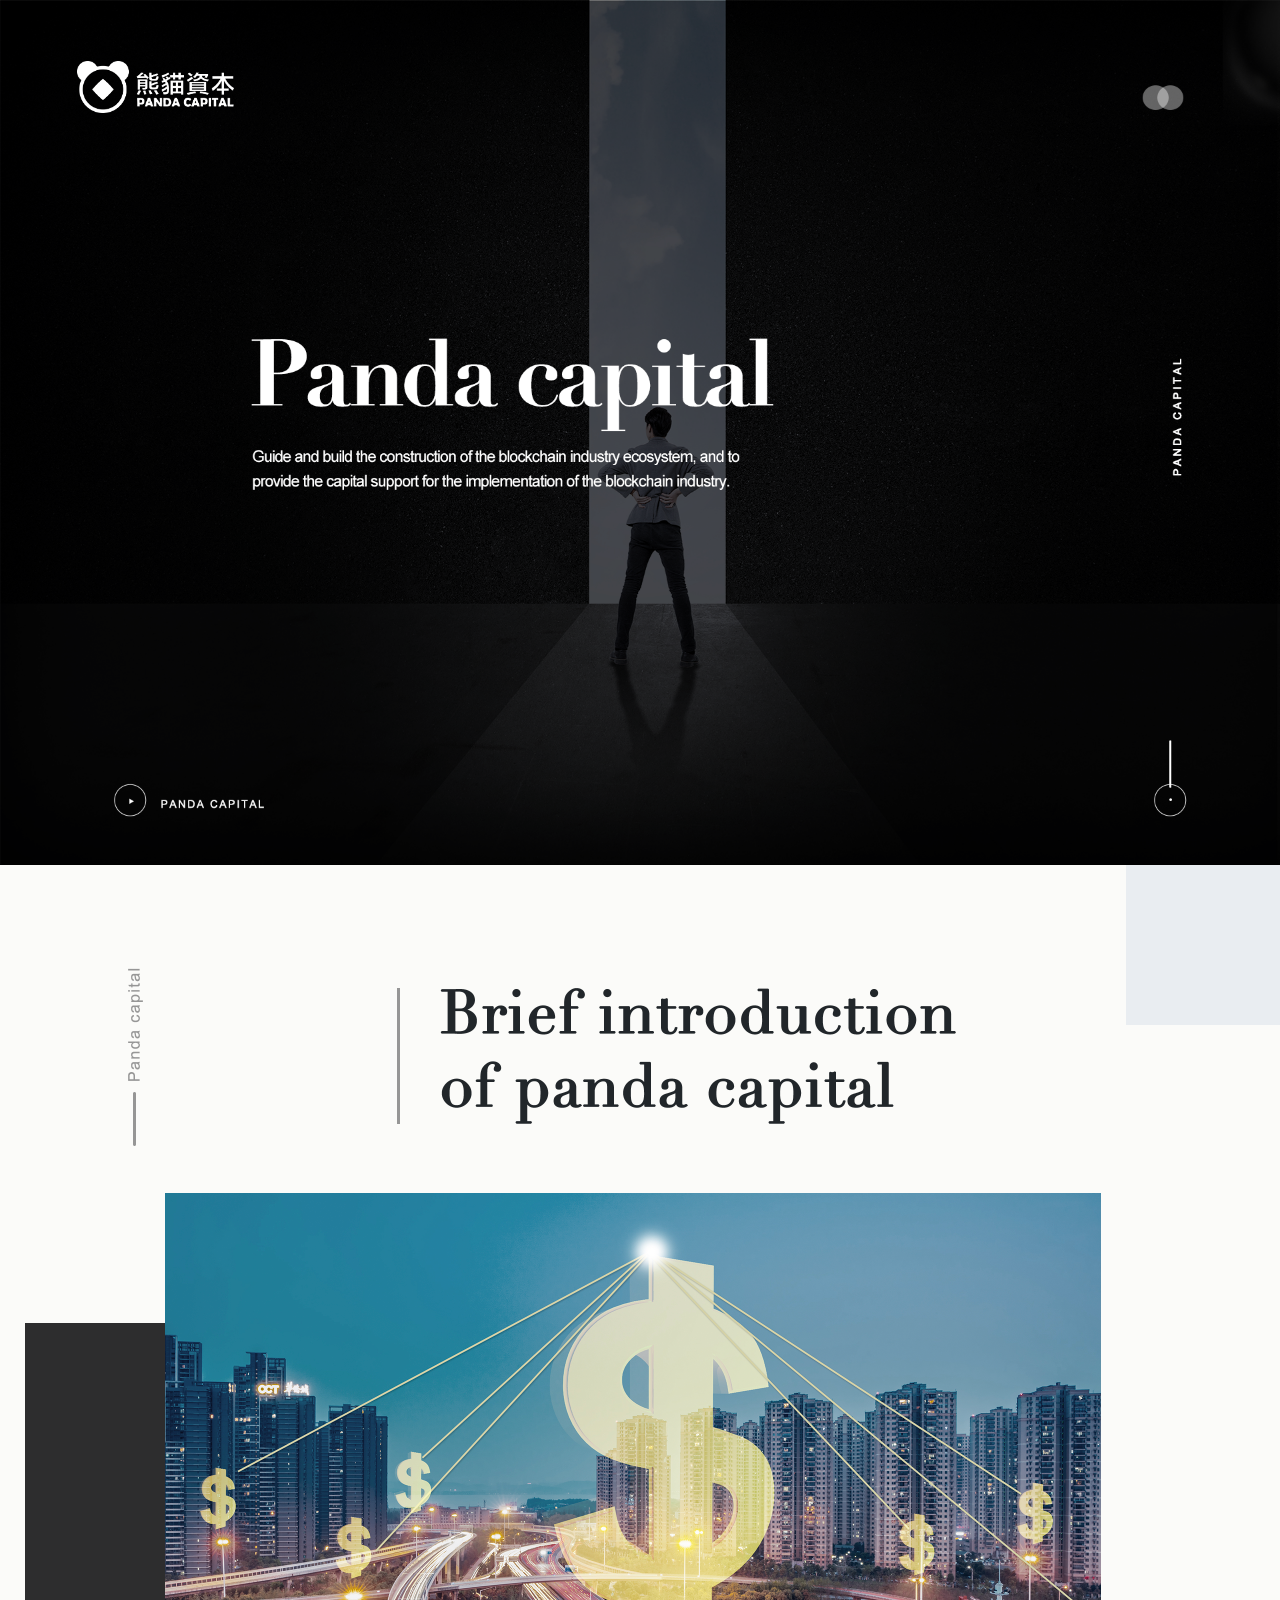
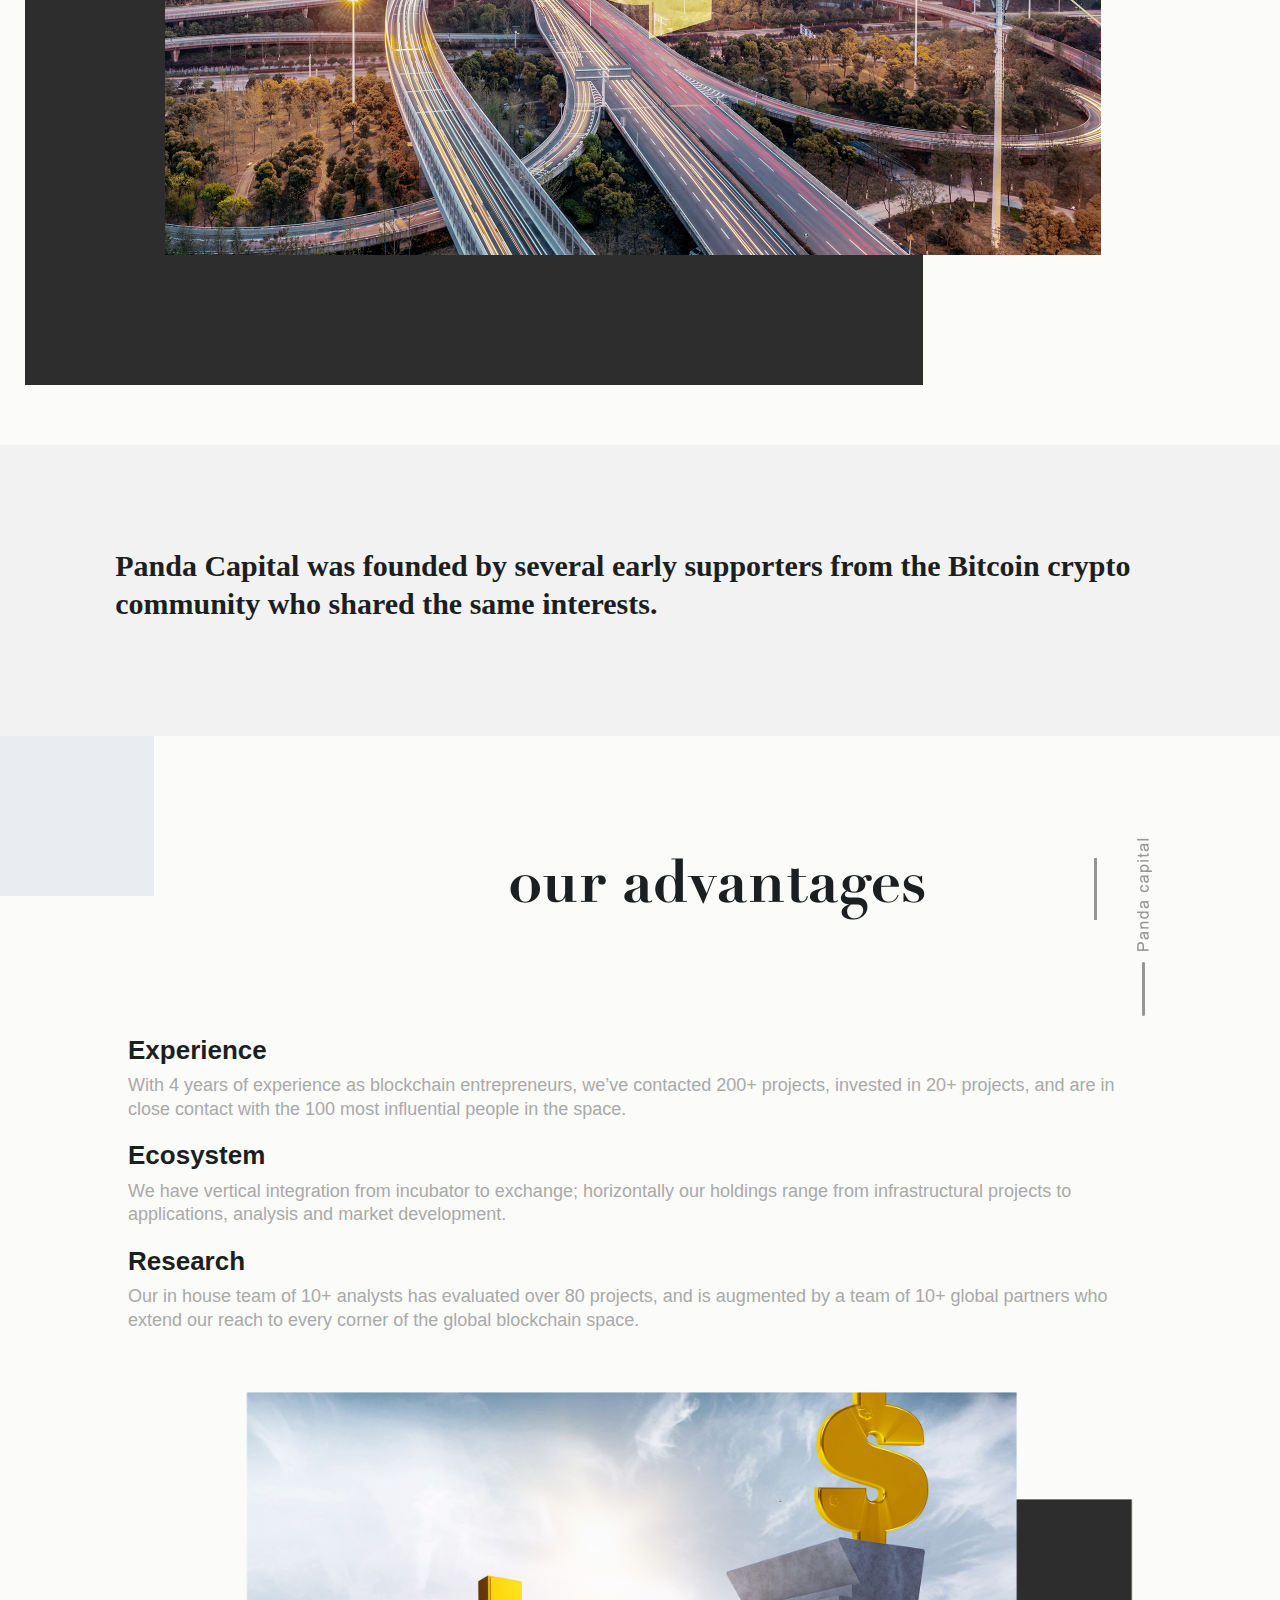
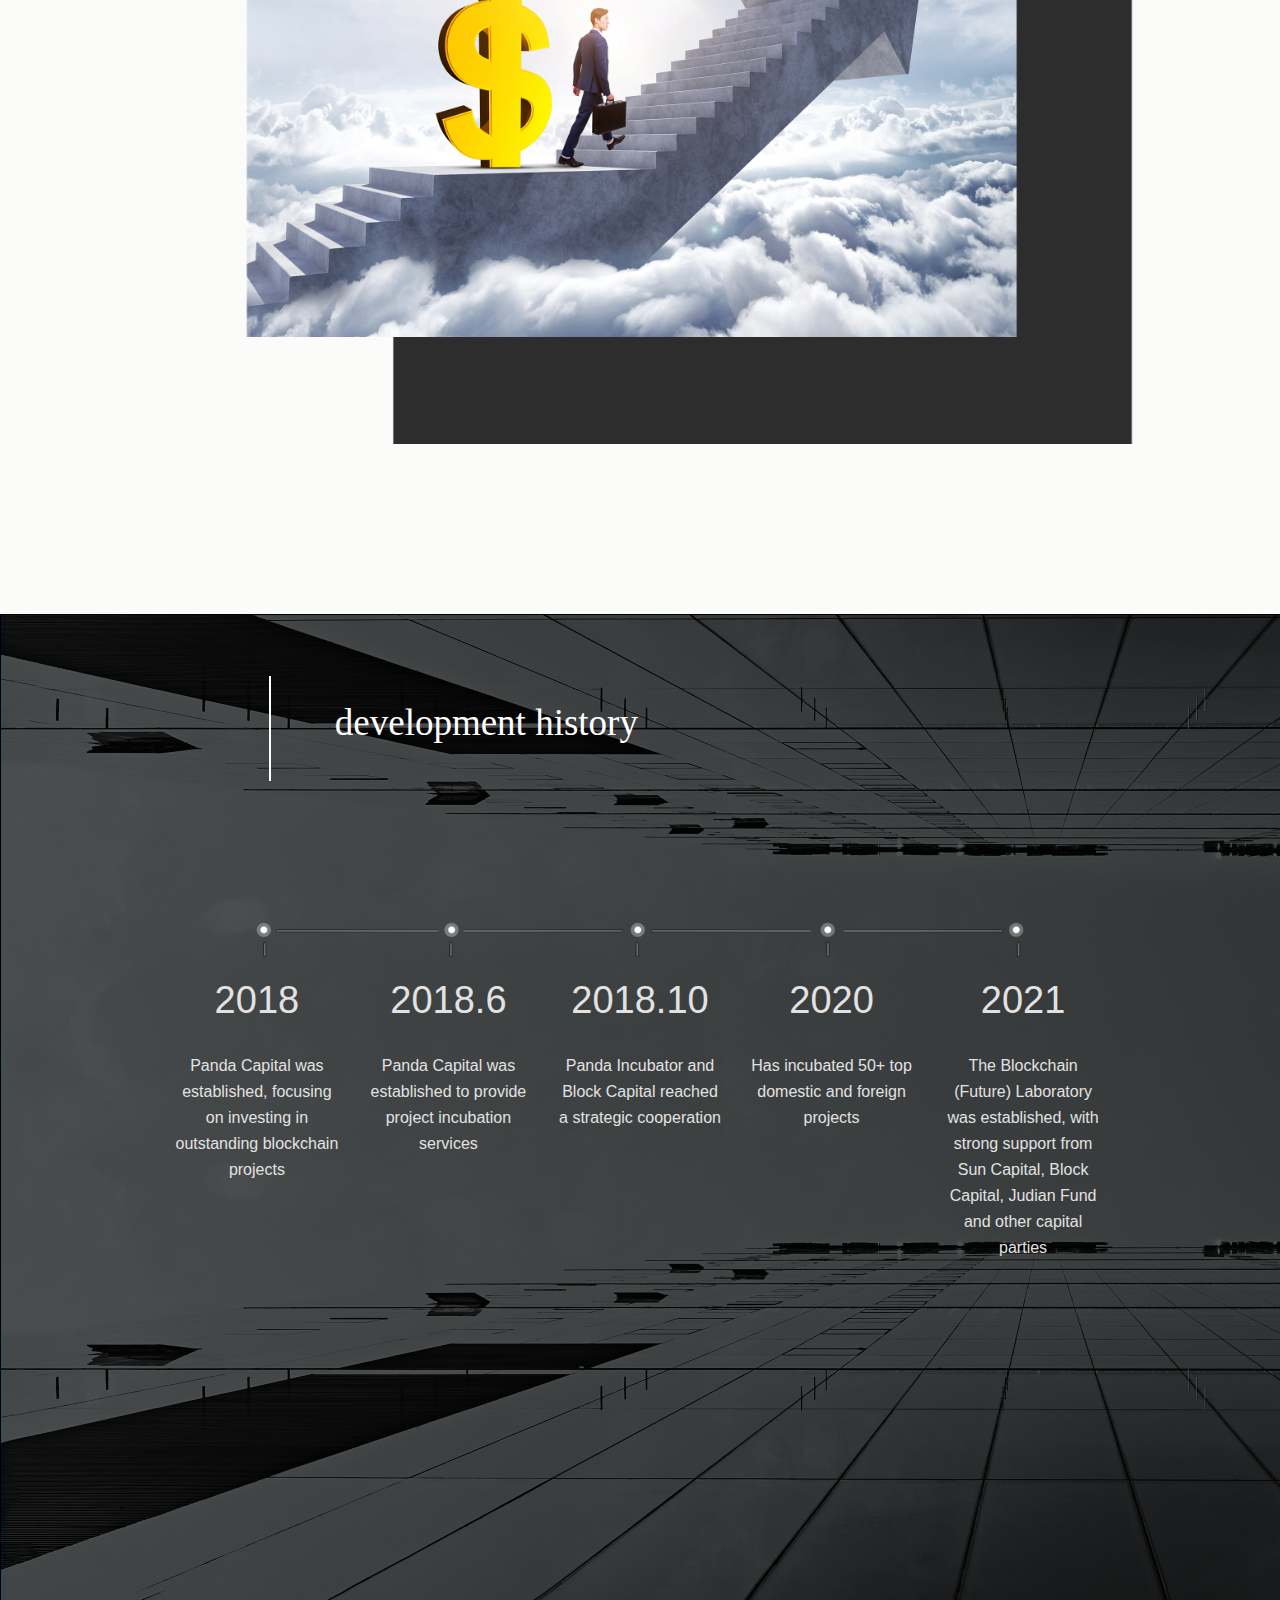
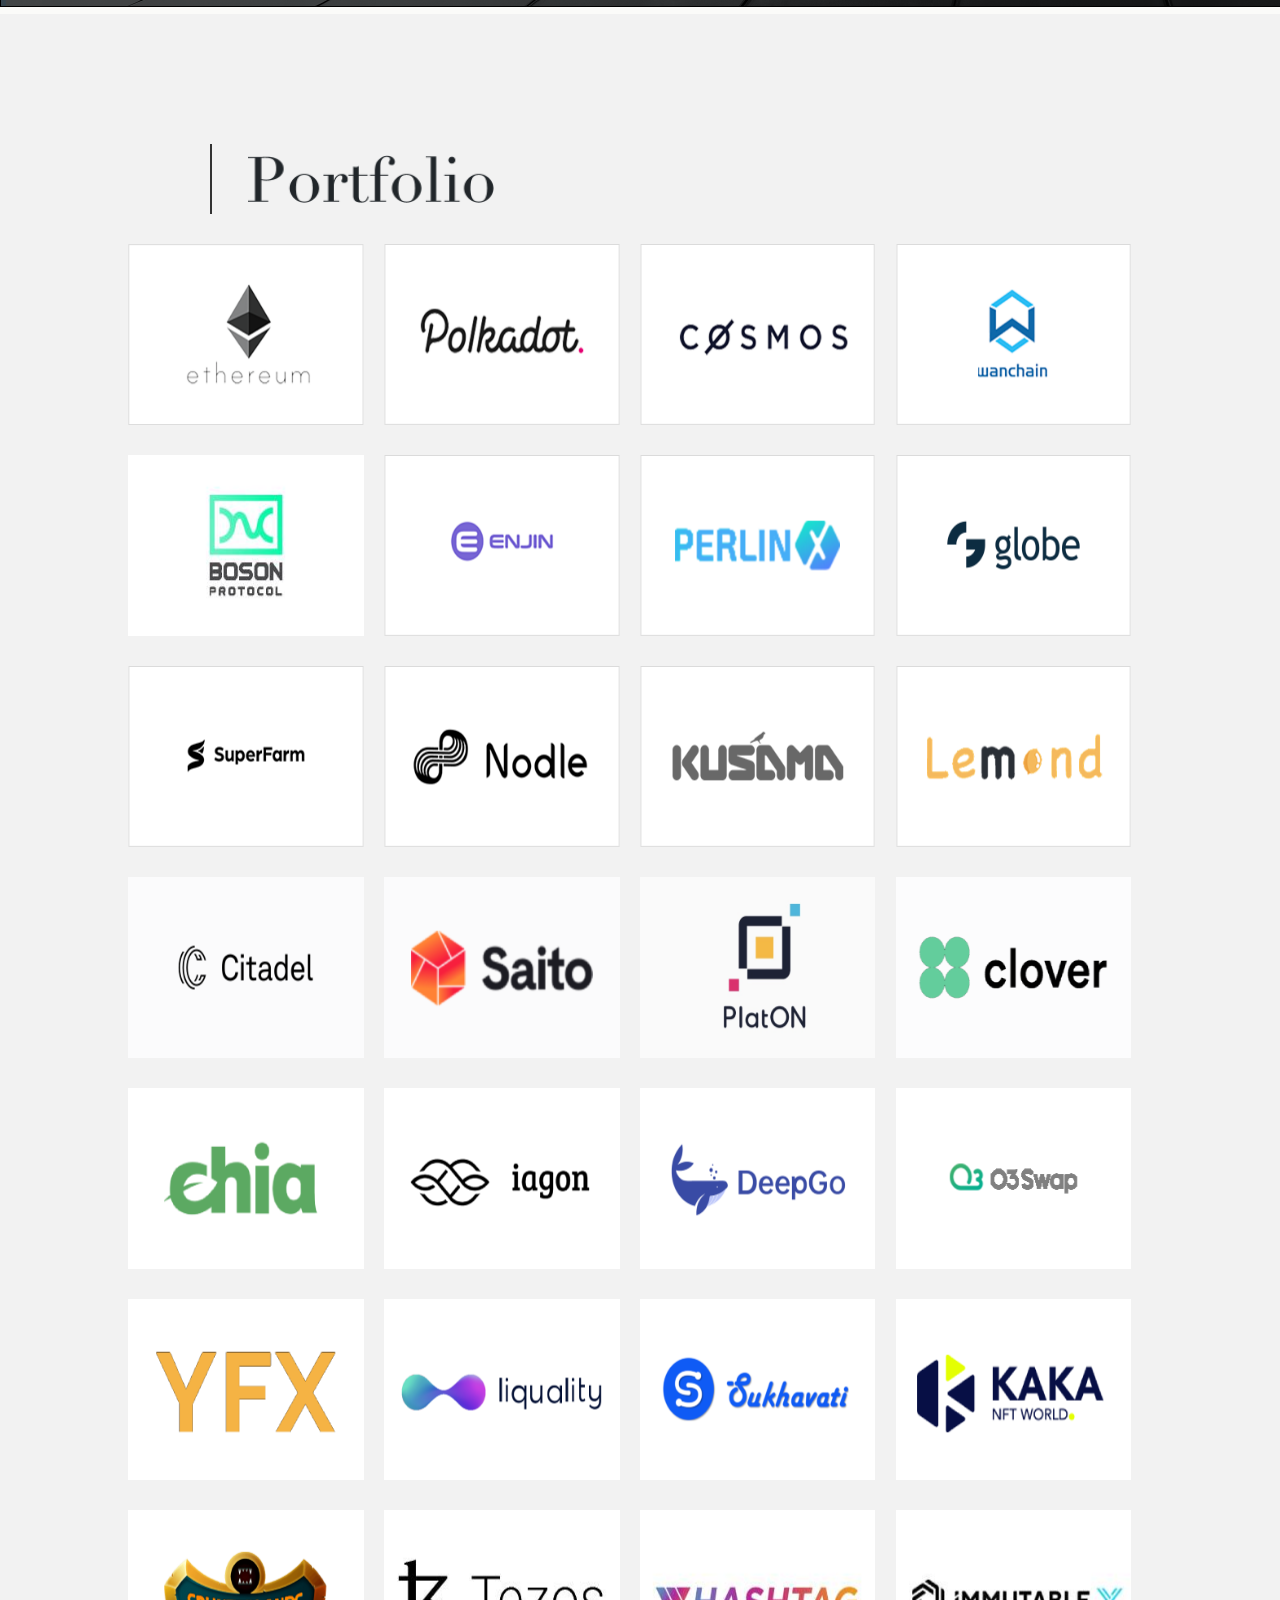
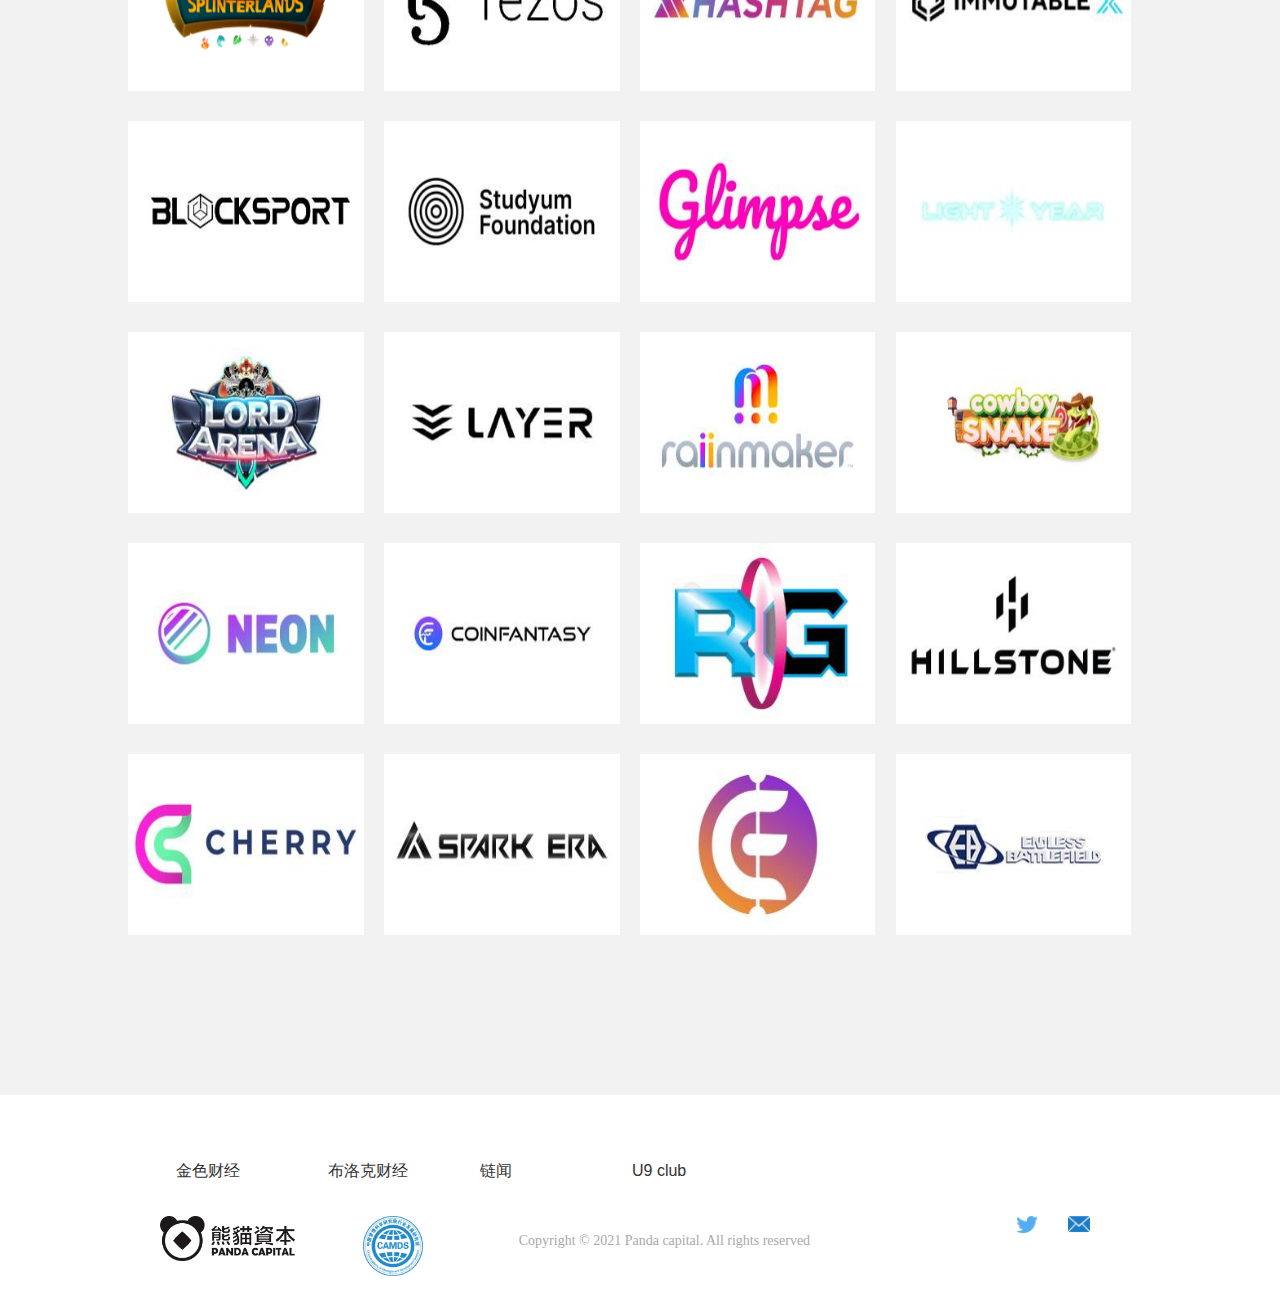
==== commit 82665b0d: "modify some messages" ====
--- a/index.html
+++ b/index.html
@@ -983,11 +983,6 @@
                         </a>
                     </div>
                     <div class="index_fire_zong_right_list am-fl">
-                        <a href="https://sportfi.io/" target="_blank">
-                            <img src="./img/sportfi.jpg" alt="">
-                        </a>
-                    </div>
-                    <div class="index_fire_zong_right_list am-fl">
                         <a href="https://lightyear.game" target="_blank">
                             <img src="./img/lightyear.jpg" alt="">
                         </a>
@@ -1156,9 +1151,7 @@
                 <div class="index_fire_wap_middle_block am-fl">
                     <img src="./img/wap_img/glimpse.png" alt="">
                 </div>
-                <div class="index_fire_wap_middle_block am-fl">
-                    <img src="./img/wap_img/sportfi.png" alt="">
-                </div>
+               
                 <div class="index_fire_wap_middle_block am-fl">
                     <img src="./img/wap_img/lightyear.png" alt="">
                 </div>
